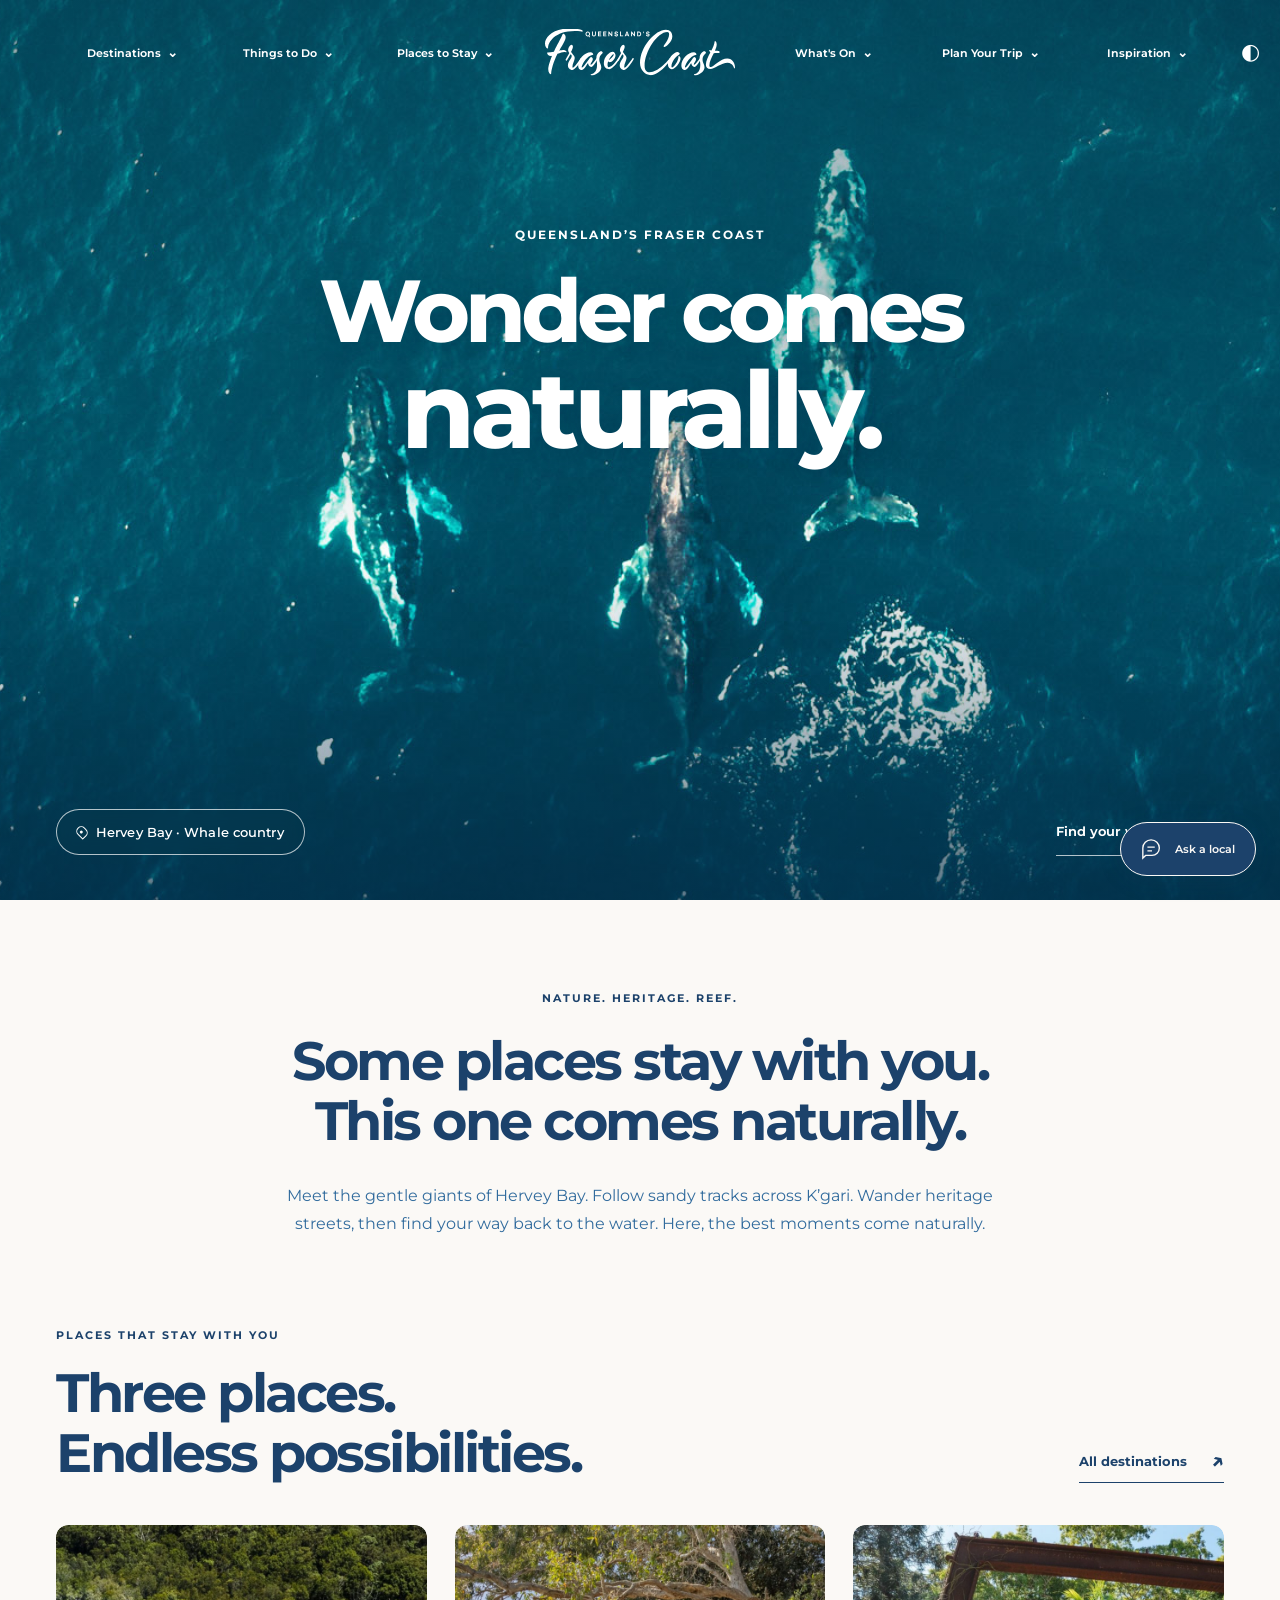
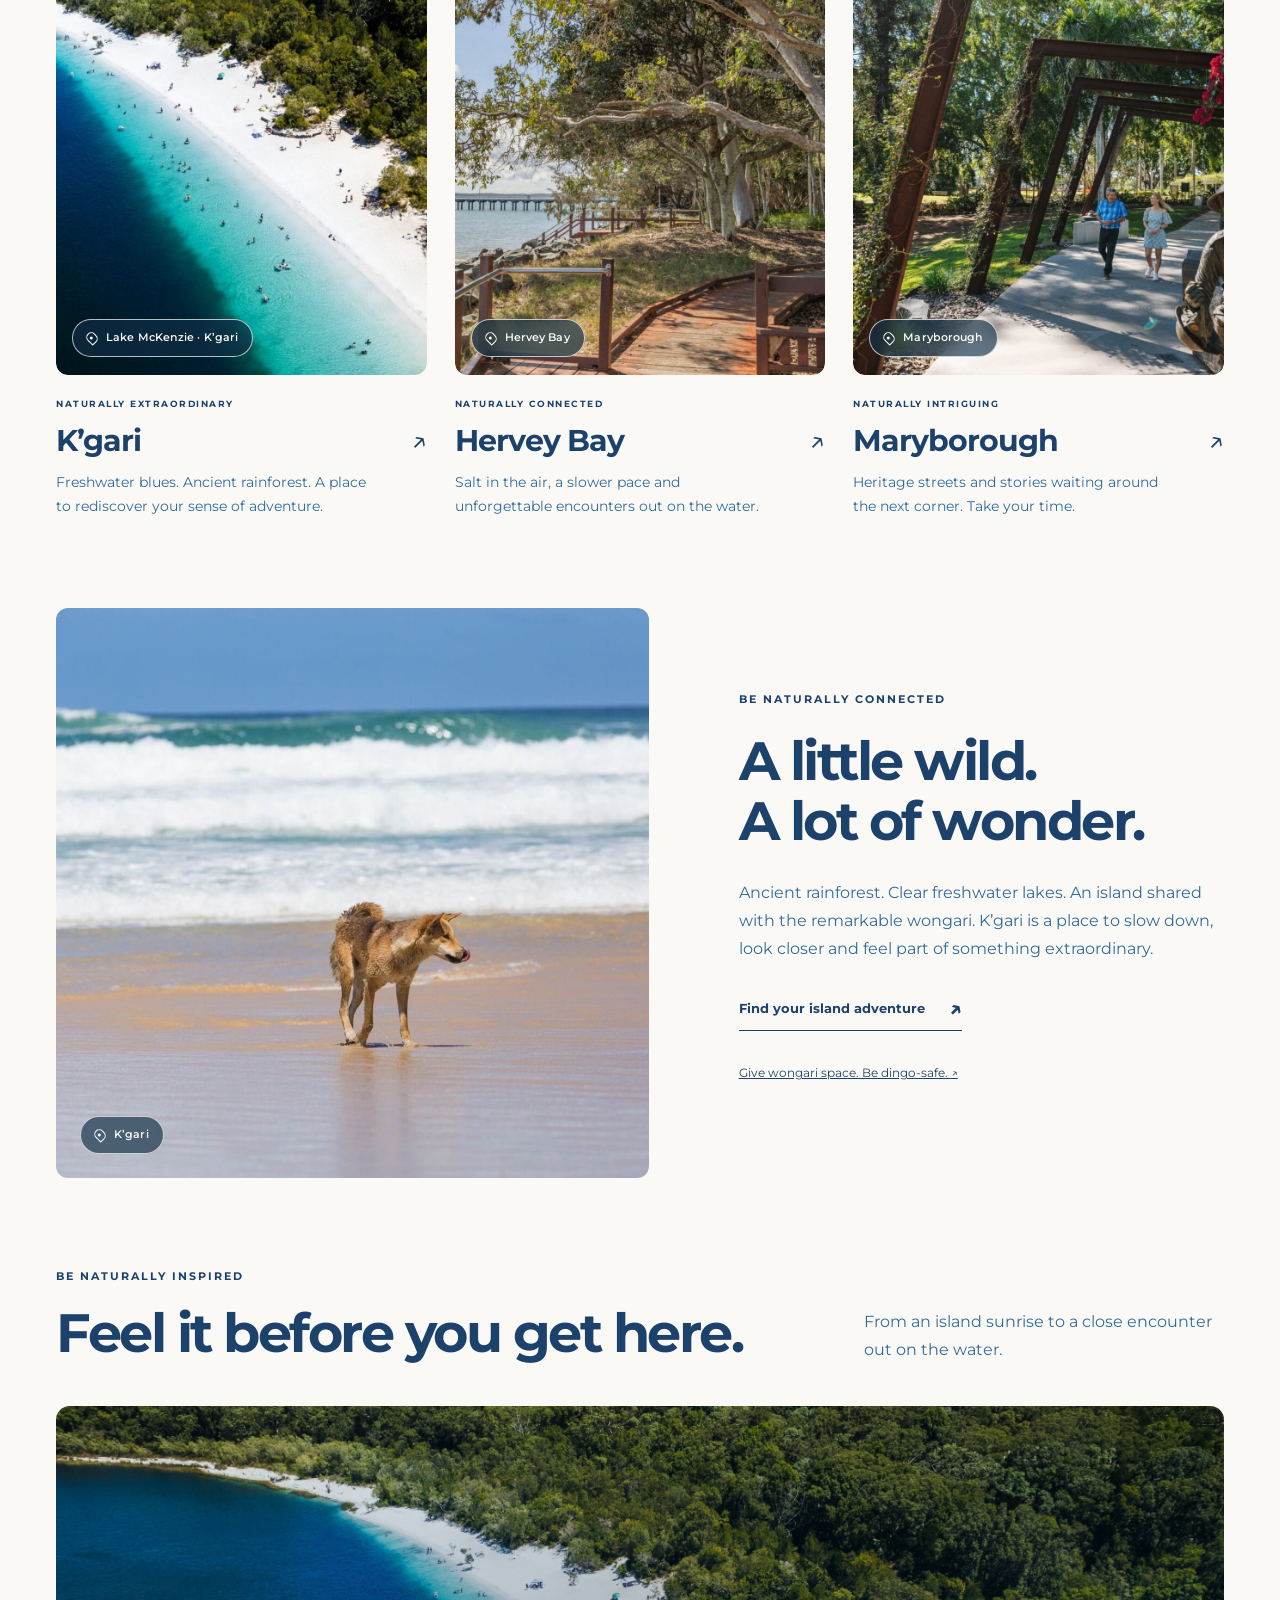
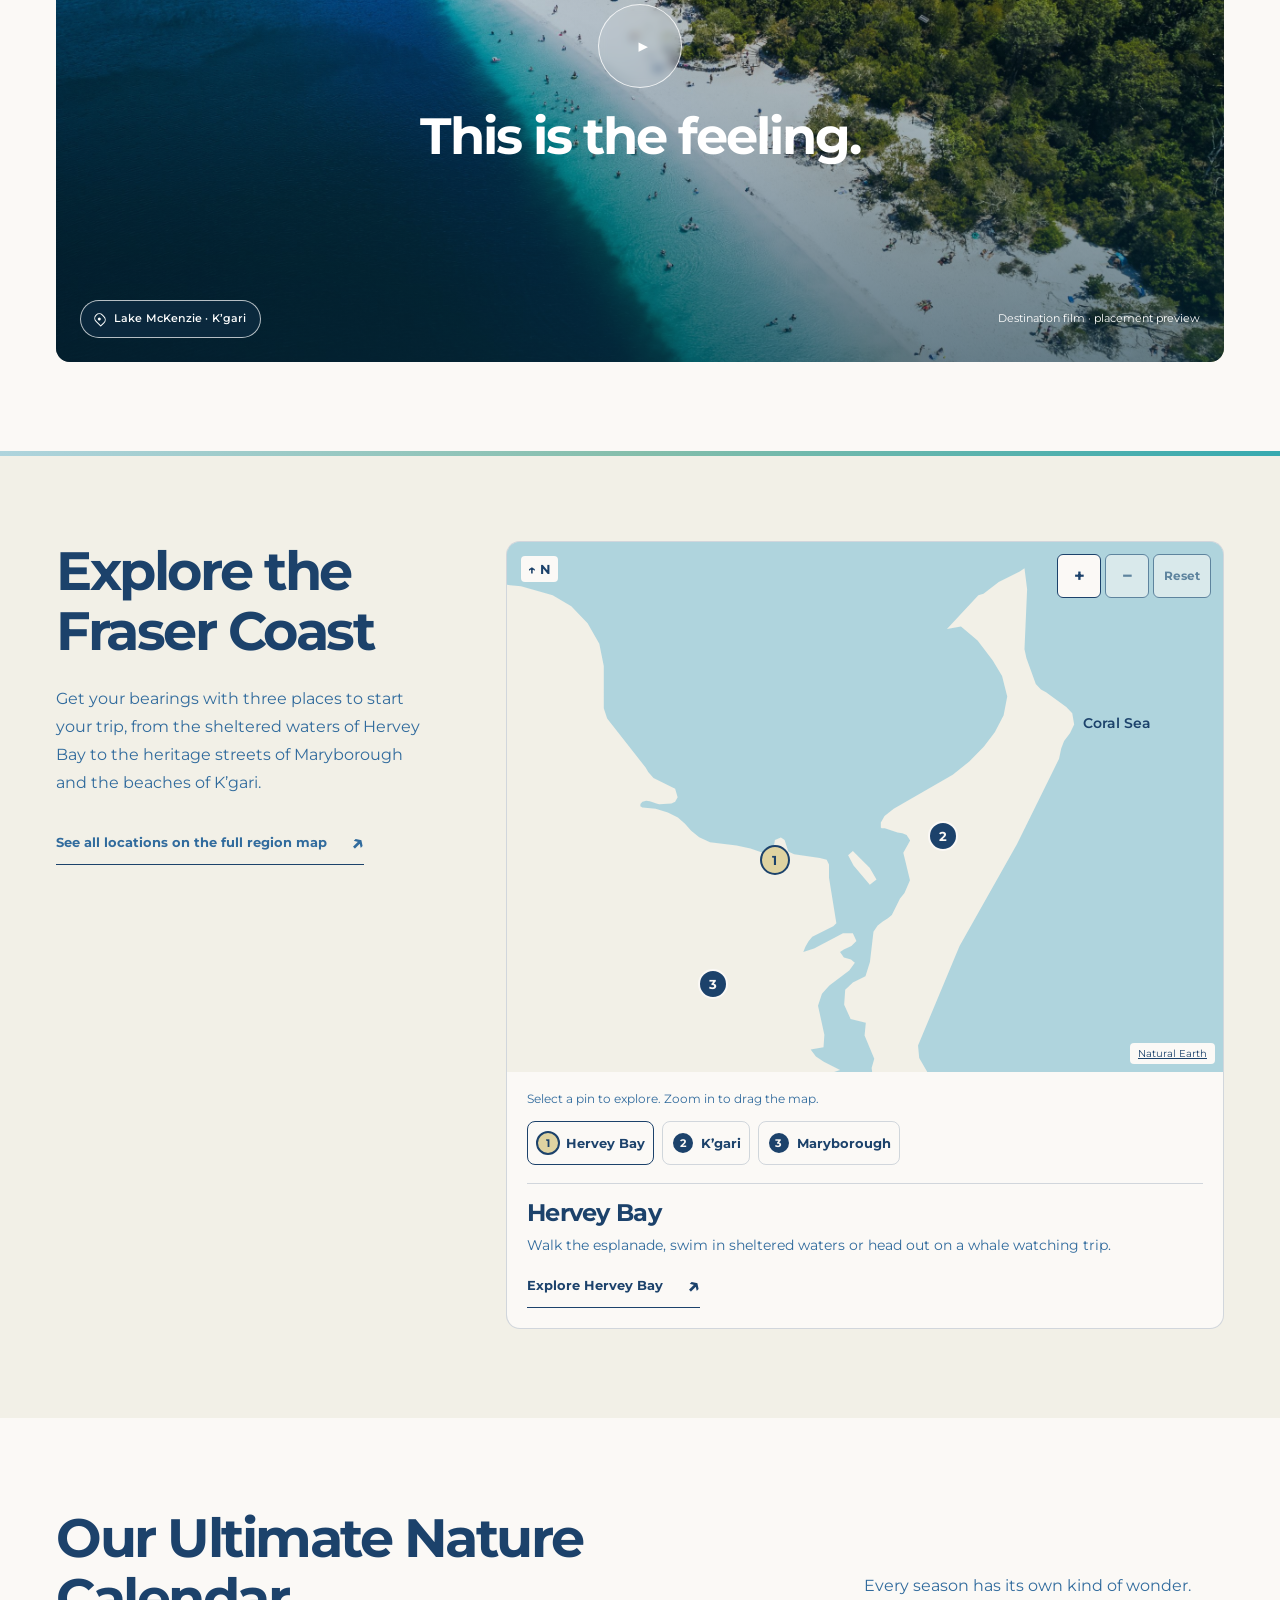
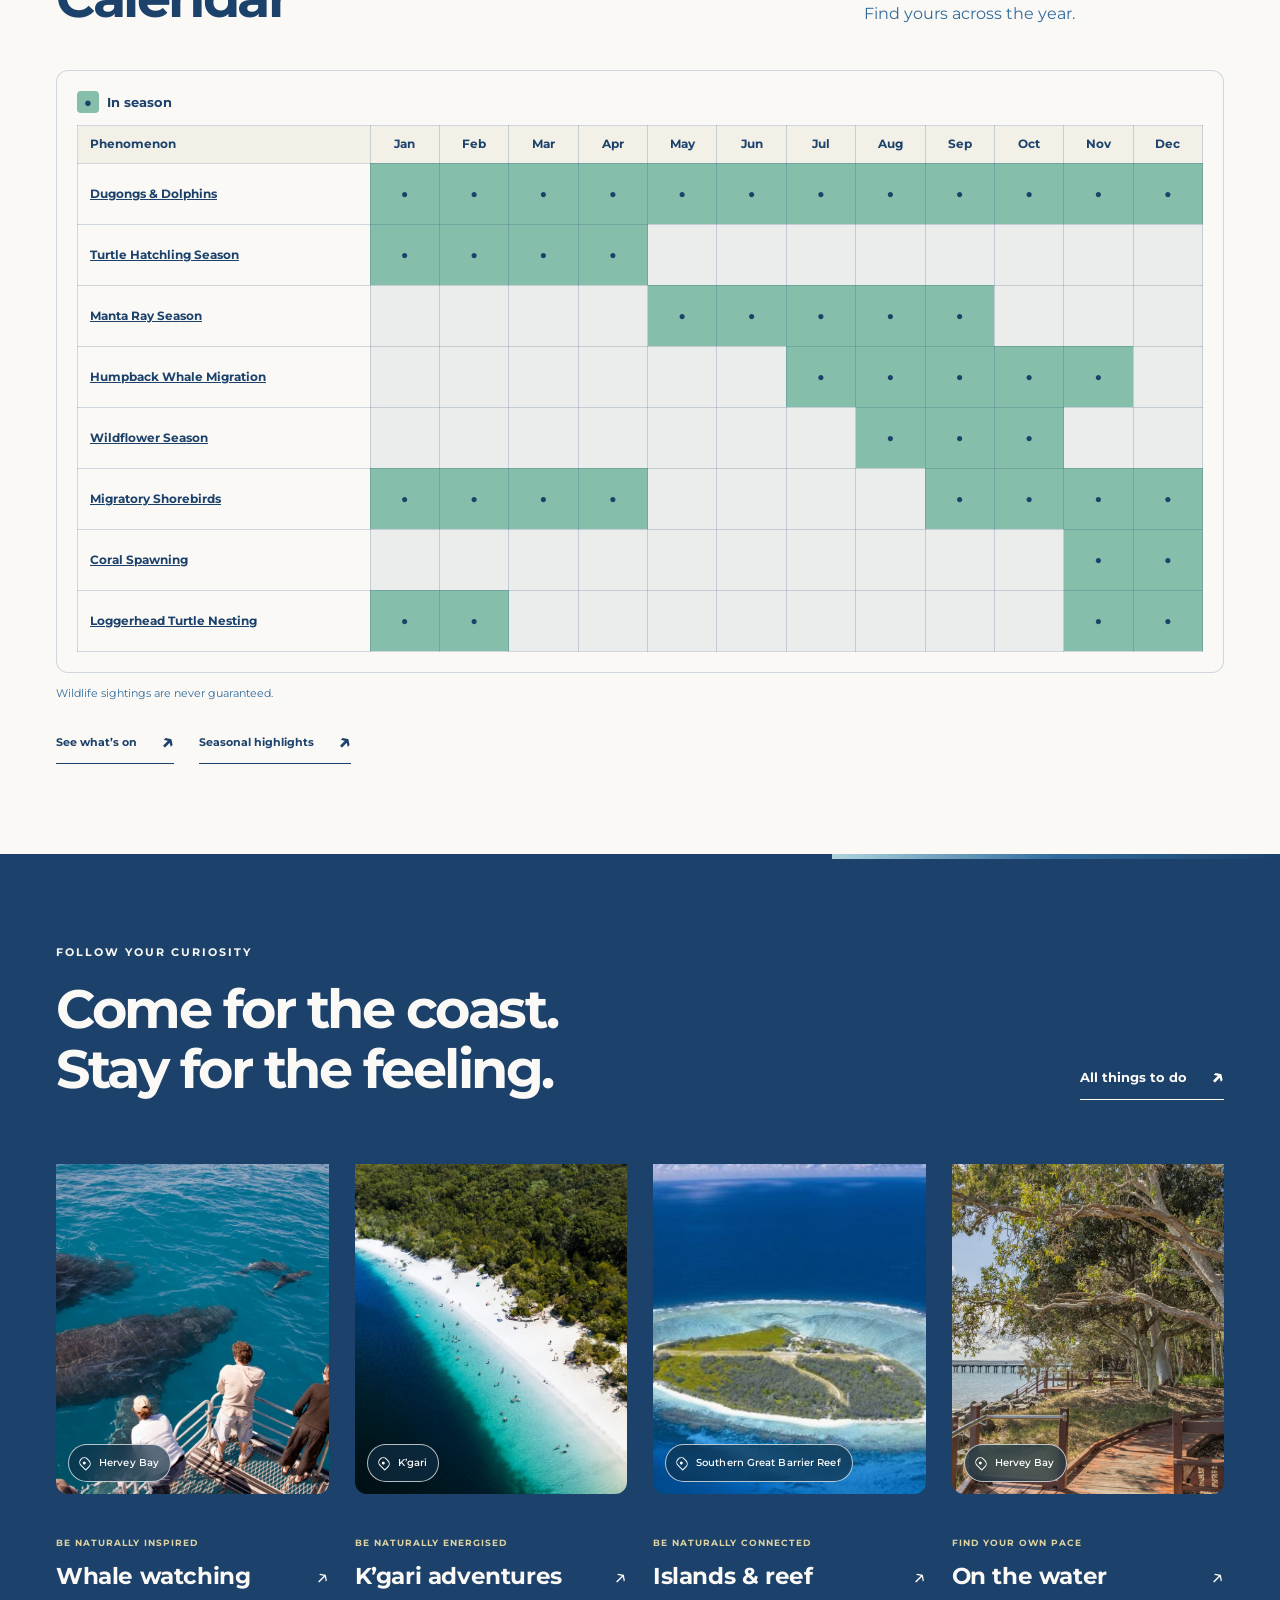
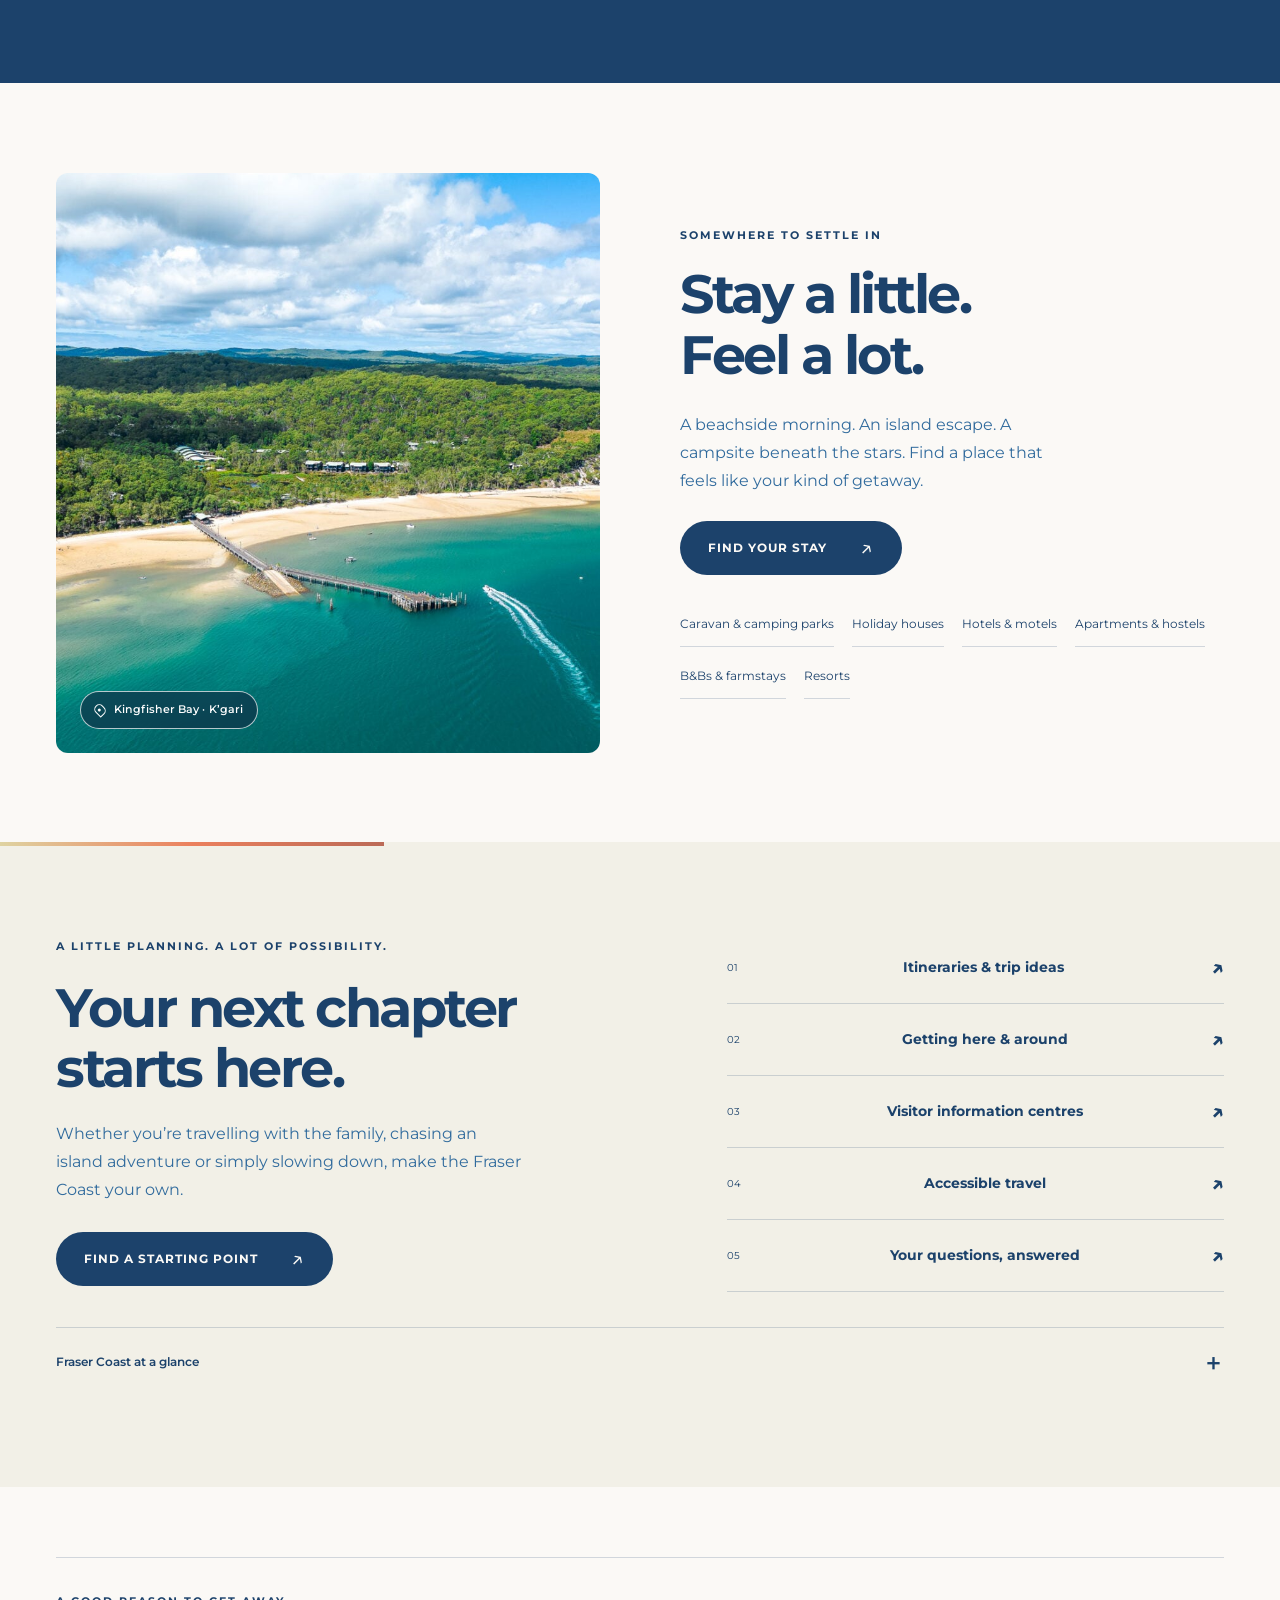
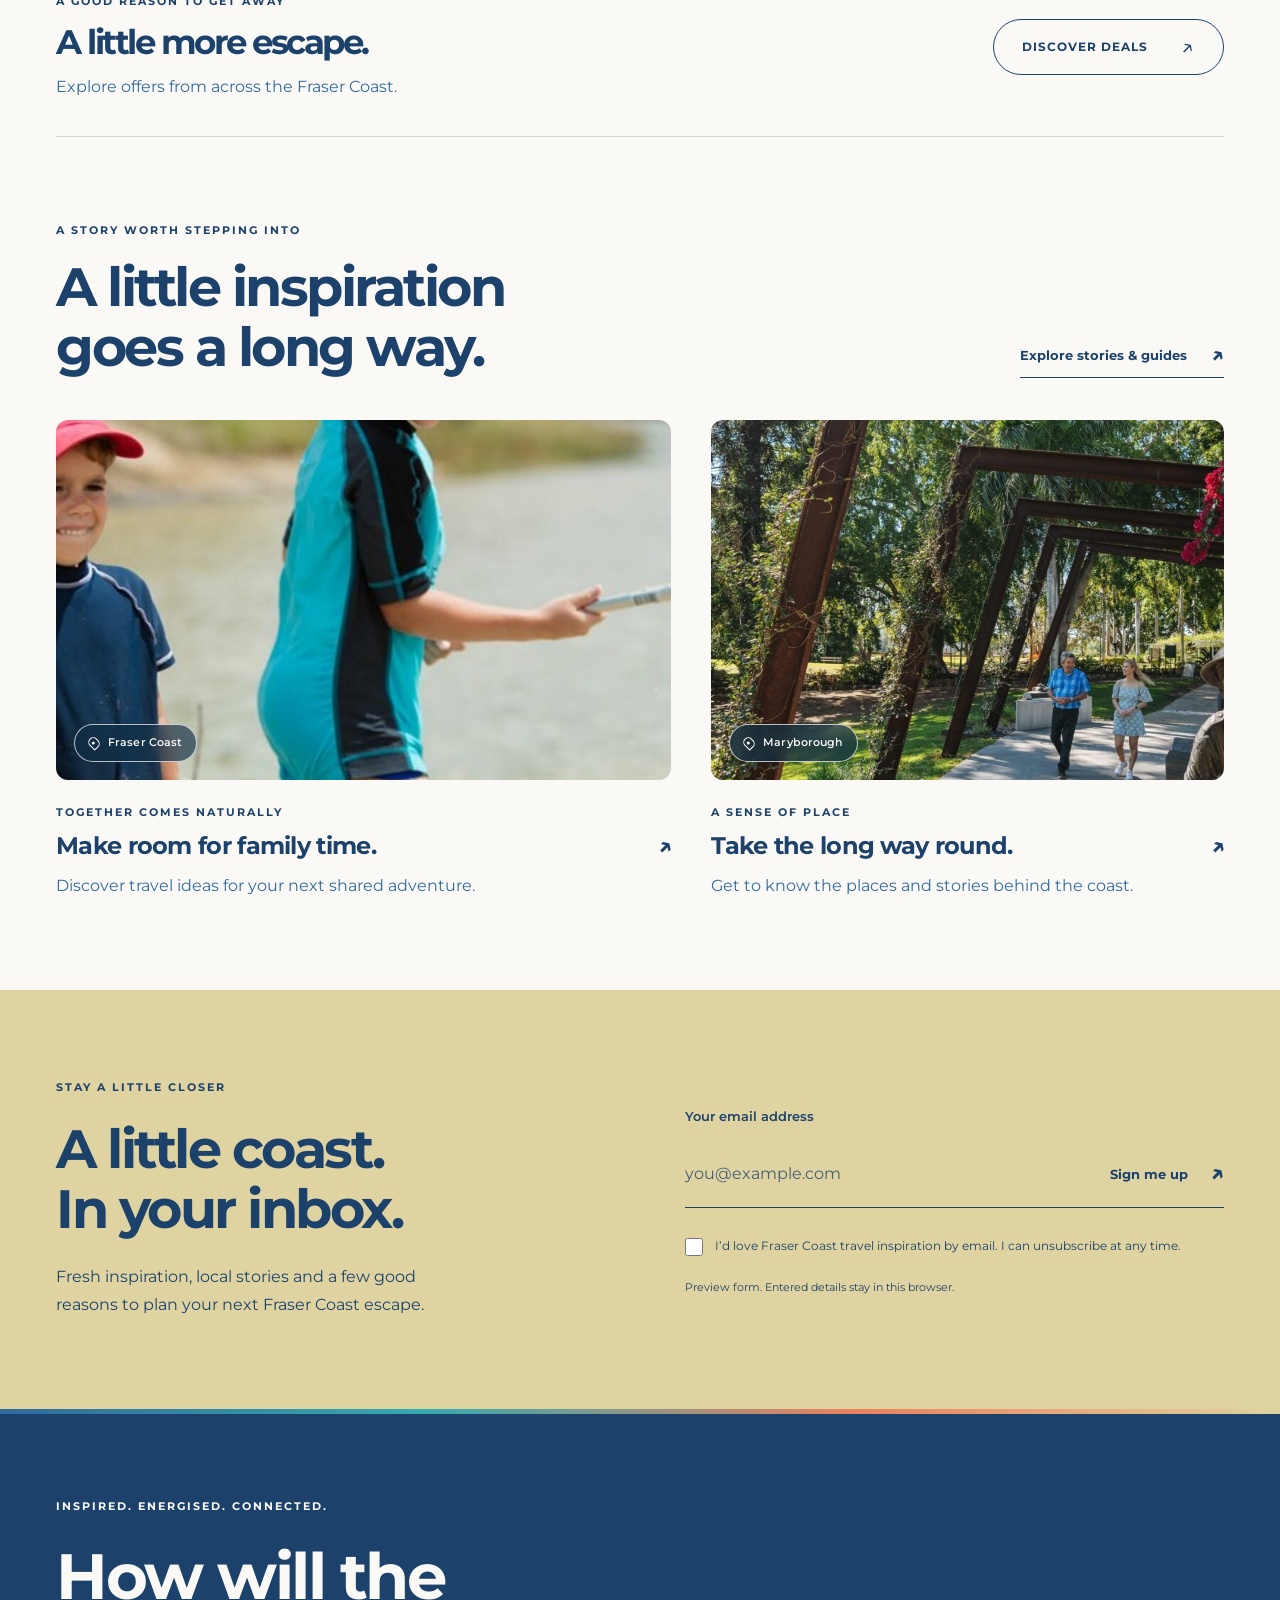
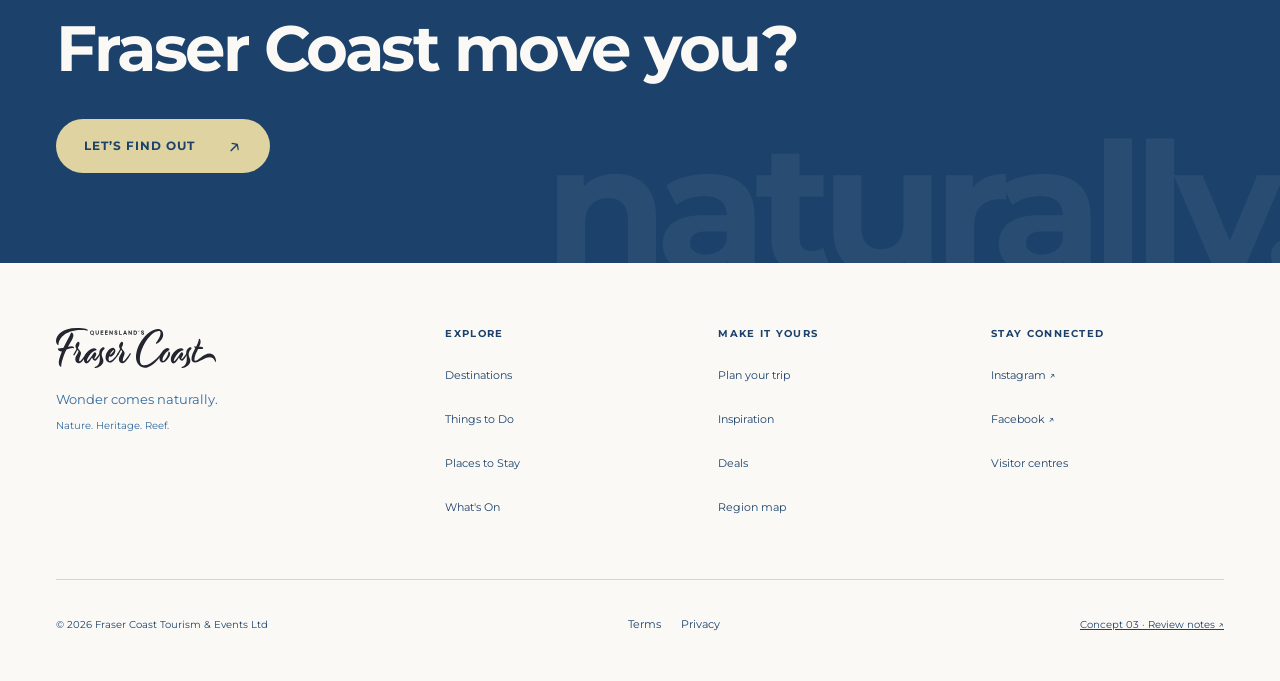
==== revision-03/index.html @ 6519b94a "feat: add standalone Fraser Coast concept 03" ====
<!doctype html><html lang="en-AU" data-theme="light"><head><meta charset="utf-8"><meta name="viewport" content="width=device-width,initial-scale=1"><meta name="robots" content="noindex,nofollow"><title>Fraser Coast — Concept 03 | Wonder comes naturally</title><meta name="description" content="A local design concept for Queensland’s Fraser Coast. Discover K’gari, Hervey Bay, heritage, reef and nature."><link rel="stylesheet" href="design.css"><link rel="stylesheet" href="revision.css"><script defer src="design.js"></script><script defer src="assets/region-map-data.js"></script><script defer src="region-map.js"></script><script defer src="revision.js"></script></head><body>
<a href="#main" class="skip-link">Skip to content</a>

<header class="site-header" id="site-header"><a class="brand" href="#" aria-label="Fraser Coast home"><img src="assets/current-site-logo.svg" width="160" height="40" alt="Queensland’s Fraser Coast"></a><button id="mobile-toggle" aria-controls="primary-nav" aria-expanded="false" aria-label="Open menu"><span aria-hidden="true">☰</span><span>Menu</span></button><nav id="primary-nav" aria-label="Primary navigation"><div class="nav-hub"><button class="nav-trigger" aria-expanded="false" aria-controls="menu-destinations">Destinations <span aria-hidden="true">⌄</span></button><div class="mega-panel" id="menu-destinations" hidden><div class="mega-intro"><span class="eyebrow">Find your kind of wonder</span><h2>Destinations</h2><a class="text-link" href="https://visitfrasercoast-com-git-dev-fcte.vercel.app/destinations">View all Destinations <span aria-hidden="true">↗</span></a><aside><a class="text-link" href="https://visitfrasercoast-com-git-dev-fcte.vercel.app/destinations/map">Explore the region map <span aria-hidden="true">↗</span></a><p>See towns, beaches, attractions and operators on one interactive map.</p></aside></div><div class="mega-groups"><section><h3>Popular towns</h3><ul><li><a class="menu-link" href="https://visitfrasercoast-com-git-dev-fcte.vercel.app/destinations/hervey-bay">Hervey Bay <span aria-hidden="true">↗</span></a></li><li><a class="menu-link" href="https://visitfrasercoast-com-git-dev-fcte.vercel.app/destinations/maryborough">Maryborough <span aria-hidden="true">↗</span></a></li><li><a class="menu-link" href="https://visitfrasercoast-com-git-dev-fcte.vercel.app/destinations/tiaro">Tiaro <span aria-hidden="true">↗</span></a></li></ul></section><section><h3>More towns</h3><ul><li><a class="menu-link" href="https://visitfrasercoast-com-git-dev-fcte.vercel.app/destinations/burrum-heads">Burrum Heads <span aria-hidden="true">↗</span></a></li><li><a class="menu-link" href="https://visitfrasercoast-com-git-dev-fcte.vercel.app/destinations/toogoom">Toogoom <span aria-hidden="true">↗</span></a></li><li><a class="menu-link" href="https://visitfrasercoast-com-git-dev-fcte.vercel.app/destinations/river-heads">River Heads <span aria-hidden="true">↗</span></a></li><li><a class="menu-link" href="https://visitfrasercoast-com-git-dev-fcte.vercel.app/destinations/howard">Howard <span aria-hidden="true">↗</span></a></li><li><a class="menu-link" href="https://visitfrasercoast-com-git-dev-fcte.vercel.app/destinations/boonooroo">Boonooroo <span aria-hidden="true">↗</span></a></li><li><a class="menu-link" href="https://visitfrasercoast-com-git-dev-fcte.vercel.app/destinations/poona">Poona <span aria-hidden="true">↗</span></a></li><li><a class="menu-link" href="https://visitfrasercoast-com-git-dev-fcte.vercel.app/destinations/torbanlea">Torbanlea <span aria-hidden="true">↗</span></a></li></ul></section><section><h3>Islands &amp; gateways</h3><ul><li><a class="menu-link" href="https://visitfrasercoast-com-git-dev-fcte.vercel.app/destinations/kgari-fraser-island">K&#39;gari (Fraser Island) <span aria-hidden="true">↗</span></a></li><li><a class="menu-link" href="https://visitfrasercoast-com-git-dev-fcte.vercel.app/destinations/lady-elliot-island">Lady Elliot Island <span aria-hidden="true">↗</span></a></li><li><a class="menu-link" href="https://visitfrasercoast-com-git-dev-fcte.vercel.app/destinations/lady-musgrave-island">Lady Musgrave Island <span aria-hidden="true">↗</span></a></li><li><a class="menu-link" href="https://visitfrasercoast-com-git-dev-fcte.vercel.app/destinations/great-sandy-strait">Great Sandy Strait <span aria-hidden="true">↗</span></a></li><li><a class="menu-link" href="https://visitfrasercoast-com-git-dev-fcte.vercel.app/destinations/tin-can-bay">Tin Can Bay <span aria-hidden="true">↗</span></a></li><li><a class="menu-link" href="https://visitfrasercoast-com-git-dev-fcte.vercel.app/destinations/rainbow-beach">Rainbow Beach <span aria-hidden="true">↗</span></a></li></ul></section></div></div></div><div class="nav-hub"><button class="nav-trigger" aria-expanded="false" aria-controls="menu-things-to-do">Things to Do <span aria-hidden="true">⌄</span></button><div class="mega-panel" id="menu-things-to-do" hidden><div class="mega-intro"><span class="eyebrow">Find your kind of wonder</span><h2>Things to Do</h2><a class="text-link" href="https://visitfrasercoast-com-git-dev-fcte.vercel.app/things-to-do">View all Things to Do <span aria-hidden="true">↗</span></a></div><div class="mega-groups"><section><h3>By experience</h3><ul><li><a class="menu-link" href="https://visitfrasercoast-com-git-dev-fcte.vercel.app/things-to-do/whale-watching">Whale watching <span aria-hidden="true">↗</span></a></li><li><a class="menu-link" href="https://visitfrasercoast-com-git-dev-fcte.vercel.app/things-to-do/camping-caravanning">Camping &amp; caravanning <span aria-hidden="true">↗</span></a></li><li><a class="menu-link" href="https://visitfrasercoast-com-git-dev-fcte.vercel.app/things-to-do/diving-reefs">Diving &amp; reefs <span aria-hidden="true">↗</span></a></li><li><a class="menu-link" href="https://visitfrasercoast-com-git-dev-fcte.vercel.app/things-to-do/fishing">Fishing <span aria-hidden="true">↗</span></a></li><li><a class="menu-link" href="https://visitfrasercoast-com-git-dev-fcte.vercel.app/things-to-do/kgari-4wd">4WD on K&#39;gari <span aria-hidden="true">↗</span></a></li><li><a class="menu-link" href="https://visitfrasercoast-com-git-dev-fcte.vercel.app/things-to-do/beaches">Beaches <span aria-hidden="true">↗</span></a></li></ul></section><section><h3>More to do</h3><ul><li><a class="menu-link" href="https://visitfrasercoast-com-git-dev-fcte.vercel.app/things-to-do/sailing">Boating &amp; sailing <span aria-hidden="true">↗</span></a></li><li><a class="menu-link" href="https://visitfrasercoast-com-git-dev-fcte.vercel.app/things-to-do/nature-wildlife">Nature &amp; wildlife <span aria-hidden="true">↗</span></a></li><li><a class="menu-link" href="https://visitfrasercoast-com-git-dev-fcte.vercel.app/things-to-do/walking-trails">Walking &amp; rail trails <span aria-hidden="true">↗</span></a></li><li><a class="menu-link" href="https://visitfrasercoast-com-git-dev-fcte.vercel.app/things-to-do/heritage-military">Heritage &amp; military <span aria-hidden="true">↗</span></a></li><li><a class="menu-link" href="https://visitfrasercoast-com-git-dev-fcte.vercel.app/things-to-do/markets">Markets <span aria-hidden="true">↗</span></a></li><li><a class="menu-link" href="https://visitfrasercoast-com-git-dev-fcte.vercel.app/things-to-do/dining">Dining &amp; food <span aria-hidden="true">↗</span></a></li></ul></section><section><h3>Operators</h3><ul><li><a class="menu-link" href="https://visitfrasercoast-com-git-dev-fcte.vercel.app/operators">Operators directory <span aria-hidden="true">↗</span></a></li></ul></section></div></div></div><div class="nav-hub"><button class="nav-trigger" aria-expanded="false" aria-controls="menu-places-to-stay">Places to Stay <span aria-hidden="true">⌄</span></button><div class="mega-panel" id="menu-places-to-stay" hidden><div class="mega-intro"><span class="eyebrow">Find your kind of wonder</span><h2>Places to Stay</h2><a class="text-link" href="https://visitfrasercoast-com-git-dev-fcte.vercel.app/where-to-stay">View all Places to Stay <span aria-hidden="true">↗</span></a></div><div class="mega-groups"><section><h3>Where to stay</h3><ul><li><a class="menu-link" href="https://visitfrasercoast-com-git-dev-fcte.vercel.app/where-to-stay/caravan-parks">Caravan &amp; camping parks <span aria-hidden="true">↗</span></a></li><li><a class="menu-link" href="https://visitfrasercoast-com-git-dev-fcte.vercel.app/where-to-stay/holiday-houses">Holiday houses <span aria-hidden="true">↗</span></a></li><li><a class="menu-link" href="https://visitfrasercoast-com-git-dev-fcte.vercel.app/where-to-stay/hotels-motels">Hotels &amp; motels <span aria-hidden="true">↗</span></a></li><li><a class="menu-link" href="https://visitfrasercoast-com-git-dev-fcte.vercel.app/where-to-stay/apartments-hostels">Apartments &amp; hostels <span aria-hidden="true">↗</span></a></li><li><a class="menu-link" href="https://visitfrasercoast-com-git-dev-fcte.vercel.app/where-to-stay/bed-breakfast-farmstays">B&amp;Bs &amp; farmstays <span aria-hidden="true">↗</span></a></li><li><a class="menu-link" href="https://visitfrasercoast-com-git-dev-fcte.vercel.app/where-to-stay/resorts">Resorts <span aria-hidden="true">↗</span></a></li></ul></section><section><h3>Operators</h3><ul><li><a class="menu-link" href="https://visitfrasercoast-com-git-dev-fcte.vercel.app/operators">Operators directory <span aria-hidden="true">↗</span></a></li></ul></section></div></div></div><div class="nav-hub"><button class="nav-trigger" aria-expanded="false" aria-controls="menu-whats-on">What&#39;s On <span aria-hidden="true">⌄</span></button><div class="mega-panel" id="menu-whats-on" hidden><div class="mega-intro"><span class="eyebrow">Find your kind of wonder</span><h2>What&#39;s On</h2><a class="text-link" href="https://visitfrasercoast-com-git-dev-fcte.vercel.app/events">View all What&#39;s On <span aria-hidden="true">↗</span></a></div><div class="mega-groups"><section><h3>Events</h3><ul><li><a class="menu-link" href="https://visitfrasercoast-com-git-dev-fcte.vercel.app/events">All events <span aria-hidden="true">↗</span></a></li><li><a class="menu-link" href="https://visitfrasercoast-com-git-dev-fcte.vercel.app/seasons">Seasonal highlights <span aria-hidden="true">↗</span></a></li></ul></section></div></div></div><div class="nav-hub"><button class="nav-trigger" aria-expanded="false" aria-controls="menu-plan-your-trip">Plan Your Trip <span aria-hidden="true">⌄</span></button><div class="mega-panel" id="menu-plan-your-trip" hidden><div class="mega-intro"><span class="eyebrow">Find your kind of wonder</span><h2>Plan Your Trip</h2><a class="text-link" href="https://visitfrasercoast-com-git-dev-fcte.vercel.app/plan-your-trip">View all Plan Your Trip <span aria-hidden="true">↗</span></a></div><div class="mega-groups"><section><h3>Getting here &amp; around</h3><ul><li><a class="menu-link" href="https://visitfrasercoast-com-git-dev-fcte.vercel.app/plan-your-trip/getting-here">Getting here <span aria-hidden="true">↗</span></a></li><li><a class="menu-link" href="https://visitfrasercoast-com-git-dev-fcte.vercel.app/plan-your-trip/getting-around">Getting around <span aria-hidden="true">↗</span></a></li><li><a class="menu-link" href="https://visitfrasercoast-com-git-dev-fcte.vercel.app/plan-your-trip/kgari-ferries">K&#39;gari ferries <span aria-hidden="true">↗</span></a></li><li><a class="menu-link" href="https://visitfrasercoast-com-git-dev-fcte.vercel.app/plan-your-trip/kgari-permits">K&#39;gari permits <span aria-hidden="true">↗</span></a></li></ul></section><section><h3>Know before you go</h3><ul><li><a class="menu-link" href="https://visitfrasercoast-com-git-dev-fcte.vercel.app/plan-your-trip/dingo-safety">Dingo safety <span aria-hidden="true">↗</span></a></li><li><a class="menu-link" href="https://visitfrasercoast-com-git-dev-fcte.vercel.app/plan-your-trip/weather">Weather <span aria-hidden="true">↗</span></a></li><li><a class="menu-link" href="https://visitfrasercoast-com-git-dev-fcte.vercel.app/plan-your-trip/visitor-centres">Visitor centres <span aria-hidden="true">↗</span></a></li><li><a class="menu-link" href="https://visitfrasercoast-com-git-dev-fcte.vercel.app/plan-your-trip/accessibility">Accessibility <span aria-hidden="true">↗</span></a></li><li><a class="menu-link" href="https://visitfrasercoast-com-git-dev-fcte.vercel.app/plan-your-trip/maps">Maps <span aria-hidden="true">↗</span></a></li></ul></section><section><h3>Plan with us</h3><ul><li><a class="menu-link" href="https://visitfrasercoast-com-git-dev-fcte.vercel.app/itineraries">Itineraries <span aria-hidden="true">↗</span></a></li><li><a class="menu-link" href="https://visitfrasercoast-com-git-dev-fcte.vercel.app/faqs">FAQs <span aria-hidden="true">↗</span></a></li></ul></section></div></div></div><div class="nav-hub"><button class="nav-trigger" aria-expanded="false" aria-controls="menu-inspiration">Inspiration <span aria-hidden="true">⌄</span></button><div class="mega-panel" id="menu-inspiration" hidden><div class="mega-intro"><span class="eyebrow">Find your kind of wonder</span><h2>Inspiration</h2><a class="text-link" href="https://visitfrasercoast-com-git-dev-fcte.vercel.app/stories">View all Inspiration <span aria-hidden="true">↗</span></a></div><div class="mega-groups"><section><h3>Travel ideas</h3><ul><li><a class="menu-link" href="https://visitfrasercoast-com-git-dev-fcte.vercel.app/travel-ideas/families">For families <span aria-hidden="true">↗</span></a></li></ul></section><section><h3>Stories &amp; guides</h3><ul><li><a class="menu-link" href="https://visitfrasercoast-com-git-dev-fcte.vercel.app/stories">All stories <span aria-hidden="true">↗</span></a></li></ul></section></div></div></div></nav><div class="header-tools"><button id="theme-toggle" aria-label="Switch to dark theme" title="Switch colour theme">◐</button></div></header>
<main id="main">

<section class="immersive-hero" data-template-section="hero" aria-labelledby="hero-title">
  <img class="hero-ocean" src="assets/humpback.jpg" width="1200" height="800" alt="Three humpback whales swimming together in turquoise ocean water" fetchpriority="high">
  <div class="hero-shade"></div>
  <div class="immersive-heading">
    <p class="eyebrow">Queensland’s Fraser Coast</p>
    <h1 id="hero-title">Wonder comes<br><span>naturally.</span></h1>
  </div>
  <div class="hero-bottom">
    <a class="hero-location" href="#region"><span class="location-pill"><span class="location-icon" aria-hidden="true"></span>Hervey Bay · Whale country</span></a>
    <a class="hero-explore" href="#destinations">Find your wonder <span aria-hidden="true">↓</span></a>
  </div>
</section>



<section class="intro wrap">
  <span class="eyebrow">Nature. Heritage. Reef.</span>
  <h2>Some places stay with you.<br><span>This one comes naturally.</span></h2>
  <p>Meet the gentle giants of Hervey Bay. Follow sandy tracks across K’gari. Wander heritage streets, then find your way back to the water. Here, the best moments come naturally.</p>
</section>

<section class="destinations wrap" id="destinations" data-template-section="destinations"><div class="section-heading"><div><span class="eyebrow">Places that stay with you</span><h2>Three places.<br>Endless possibilities.</h2></div><a class="text-link" href="https://visitfrasercoast-com-git-dev-fcte.vercel.app/destinations">All destinations <span aria-hidden="true">↗</span></a></div><div class="destination-grid"><article class="destination-card"><a class="image-link" href="https://visitfrasercoast-com-git-dev-fcte.vercel.app/destinations/kgari-fraser-island" aria-label="Explore K’gari"><img class="" src="assets/kgari.jpg" alt="K’gari" loading="lazy"><span class="location-pill"><span class="location-icon" aria-hidden="true"></span>Lake McKenzie · K’gari</span></a><span class="eyebrow">Naturally extraordinary</span><h3><a class="card-title" href="https://visitfrasercoast-com-git-dev-fcte.vercel.app/destinations/kgari-fraser-island">K’gari <span aria-hidden="true">↗</span></a></h3><p>Freshwater blues. Ancient rainforest. A place to rediscover your sense of adventure.</p></article><article class="destination-card"><a class="image-link" href="https://visitfrasercoast-com-git-dev-fcte.vercel.app/destinations/hervey-bay" aria-label="Explore Hervey Bay"><img class="" src="assets/hervey.jpg" alt="Hervey Bay" loading="lazy"><span class="location-pill"><span class="location-icon" aria-hidden="true"></span>Hervey Bay</span></a><span class="eyebrow">Naturally connected</span><h3><a class="card-title" href="https://visitfrasercoast-com-git-dev-fcte.vercel.app/destinations/hervey-bay">Hervey Bay <span aria-hidden="true">↗</span></a></h3><p>Salt in the air, a slower pace and unforgettable encounters out on the water.</p></article><article class="destination-card"><a class="image-link" href="https://visitfrasercoast-com-git-dev-fcte.vercel.app/destinations/maryborough" aria-label="Explore Maryborough"><img class="" src="assets/heritage.jpg" alt="Maryborough" loading="lazy"><span class="location-pill"><span class="location-icon" aria-hidden="true"></span>Maryborough</span></a><span class="eyebrow">Naturally intriguing</span><h3><a class="card-title" href="https://visitfrasercoast-com-git-dev-fcte.vercel.app/destinations/maryborough">Maryborough <span aria-hidden="true">↗</span></a></h3><p>Heritage streets and stories waiting around the next corner. Take your time.</p></article></div></section>
<section class="wildlife-feature wrap" aria-labelledby="wildlife-title">
  <figure class="wildlife-photo">
    <img src="assets/dingo.jpg" width="1286" height="1040" alt="A wongari, or dingo, standing on a K’gari beach with the surf behind it" loading="lazy">
    <span class="location-pill"><span class="location-icon" aria-hidden="true"></span>K’gari</span>
  </figure>
  <div class="wildlife-copy">
    <span class="eyebrow">Be naturally connected</span>
    <h2 id="wildlife-title">A little wild.<br>A lot of wonder.</h2>
    <p>Ancient rainforest. Clear freshwater lakes. An island shared with the remarkable wongari. K’gari is a place to slow down, look closer and feel part of something extraordinary.</p>
    <a class="text-link" href="https://visitfrasercoast-com-git-dev-fcte.vercel.app/destinations/kgari-fraser-island">Find your island adventure <span aria-hidden="true">↗</span></a>
    <a class="wildlife-safety" href="https://visitfrasercoast-com-git-dev-fcte.vercel.app/plan-your-trip/dingo-safety">Give wongari space. Be dingo-safe. <span aria-hidden="true">↗</span></a>
  </div>
</section>

<section class="film-section wrap" id="film" aria-labelledby="film-heading">
  <div class="section-heading">
    <div><span class="eyebrow">Be naturally inspired</span><h2 id="film-heading">Feel it before you get here.</h2></div>
    <p>From an island sunrise to a close encounter out on the water.</p>
  </div>
  <button class="film-poster" type="button" data-open="film-preview" aria-label="Preview the destination video placement">
    <img src="assets/kgari-landscape.jpg" width="2560" height="1438" alt="The white sand and clear blue freshwater of Lake McKenzie on K’gari" loading="lazy">
    <span class="film-scrim"></span>
    <span class="film-centre"><span class="play-circle" aria-hidden="true">▶</span><span class="film-title">This is the feeling.</span></span>
    <span class="film-bottom"><span class="location-pill"><span class="location-icon" aria-hidden="true"></span>Lake McKenzie · K’gari</span><span class="film-preview-label">Destination film · placement preview</span></span>
  </button>
</section>
<section class="region-section" id="region" data-template-section="region-map">
 <div class="wrap region-layout">
  <div class="region-copy">
   <h2 id="map-title">Explore the Fraser Coast</h2>
   <p>Get your bearings with three places to start your trip, from the sheltered waters of Hervey Bay to the heritage streets of Maryborough and the beaches of K’gari.</p>
   <p><a class="text-link" href="https://visitfrasercoast-com-git-dev-fcte.vercel.app/destinations/map">See all locations on the full region map <span aria-hidden="true">↗</span></a></p>
  </div>
  <div class="homepage-map" role="group" aria-labelledby="map-title">
 <div class="map-viewport" role="group" tabindex="0" aria-label="Region map. Use arrow keys to pan when zoomed in." aria-describedby="map-instructions">
  <canvas class="map-canvas" aria-hidden="true"></canvas>
  <span class="map-north" aria-hidden="true">↑ N</span>
  <span class="map-water-label" aria-hidden="true">Coral Sea</span>
  <button class="map-pin" type="button" data-place="hervey-bay" data-lat="-25.2882" data-lng="152.8175" aria-label="Hervey Bay on the map" aria-controls="map-place-details" aria-pressed="true"><span aria-hidden="true">1</span></button><button class="map-pin" type="button" data-place="kgari-fraser-island" data-lat="-25.24" data-lng="153.13" aria-label="K’gari on the map" aria-controls="map-place-details" aria-pressed="false"><span aria-hidden="true">2</span></button><button class="map-pin" type="button" data-place="maryborough" data-lat="-25.5407" data-lng="152.7019" aria-label="Maryborough on the map" aria-controls="map-place-details" aria-pressed="false"><span aria-hidden="true">3</span></button>
  <div class="map-controls" aria-label="Map controls" role="group">
   <button type="button" data-map-action="zoom-in" aria-label="Zoom in">+</button>
   <button type="button" data-map-action="zoom-out" aria-label="Zoom out" disabled>−</button>
   <button type="button" data-map-action="reset" aria-label="Reset map view" disabled>Reset</button>
  </div>
  <a class="map-credit" href="https://www.naturalearthdata.com/downloads/10m-physical-vectors/10m-land/">Natural Earth</a>
 </div>
 <div class="map-content">
  <p id="map-instructions">Select a pin to explore. Zoom in to drag the map.</p>
  <div class="map-places" role="group" aria-label="Featured places">
   <button type="button" data-place="hervey-bay" aria-controls="map-place-details" aria-pressed="true"><span aria-hidden="true">1</span>Hervey Bay</button><button type="button" data-place="kgari-fraser-island" aria-controls="map-place-details" aria-pressed="false"><span aria-hidden="true">2</span>K’gari</button><button type="button" data-place="maryborough" aria-controls="map-place-details" aria-pressed="false"><span aria-hidden="true">3</span>Maryborough</button>
  </div>
  <div id="map-place-details" aria-live="polite">
   <article data-place-details="hervey-bay"><h3>Hervey Bay</h3><p>Walk the esplanade, swim in sheltered waters or head out on a whale watching trip.</p><a class="text-link" href="https://visitfrasercoast-com-git-dev-fcte.vercel.app/destinations/hervey-bay">Explore Hervey Bay <span aria-hidden="true">↗</span></a></article><article data-place-details="kgari-fraser-island" hidden><h3>K’gari</h3><p>Explore freshwater lakes, rainforest and long beaches on the world’s largest sand island.</p><a class="text-link" href="https://visitfrasercoast-com-git-dev-fcte.vercel.app/destinations/kgari-fraser-island">Explore K’gari <span aria-hidden="true">↗</span></a></article><article data-place-details="maryborough" hidden><h3>Maryborough</h3><p>Discover heritage streets and stories along the Mary River.</p><a class="text-link" href="https://visitfrasercoast-com-git-dev-fcte.vercel.app/destinations/maryborough">Explore Maryborough <span aria-hidden="true">↗</span></a></article>
  </div>
 </div>
</div>
 </div>
</section>
<section class="season wrap" id="season" data-template-section="season-events">
 <div class="section-heading">
  <h2>Our Ultimate Nature Calendar</h2>
  <p>Every season has its own kind of wonder. Find yours across the year.</p>
 </div>
 <div class="calendar-overview">
  <div class="calendar-legend"><span aria-hidden="true">●</span> In season</div>
  <table role="table" aria-label="Our Ultimate Nature Calendar, January to December" class="cms-nature-calendar__grid"><thead role="rowgroup"><tr role="row"><th role="columnheader" scope="col" class="cms-nature-calendar__rowhead">Phenomenon</th><th role="columnheader" scope="col" aria-label="January" title="January">Jan</th><th role="columnheader" scope="col" aria-label="February" title="February">Feb</th><th role="columnheader" scope="col" aria-label="March" title="March">Mar</th><th role="columnheader" scope="col" aria-label="April" title="April">Apr</th><th role="columnheader" scope="col" aria-label="May" title="May">May</th><th role="columnheader" scope="col" aria-label="June" title="June">Jun</th><th role="columnheader" scope="col" aria-label="July" title="July">Jul</th><th role="columnheader" scope="col" aria-label="August" title="August">Aug</th><th role="columnheader" scope="col" aria-label="September" title="September">Sep</th><th role="columnheader" scope="col" aria-label="October" title="October">Oct</th><th role="columnheader" scope="col" aria-label="November" title="November">Nov</th><th role="columnheader" scope="col" aria-label="December" title="December">Dec</th></tr></thead><tbody role="rowgroup"><tr role="row"><th role="rowheader" scope="row" class="cms-nature-calendar__rowhead"><a href="https://visitfrasercoast-com-git-dev-fcte.vercel.app/events/natures-calendar-dugongs-dolphins">Dugongs &amp; Dolphins</a><span class="cms-nature-calendar__blurb">The Great Sandy Strait is home to dugongs and dolphins year-round — one of the most important dugong habitats in the world.</span></th><td role="cell" data-on="true" aria-label="January: in season"><span aria-hidden="true">●</span></td><td role="cell" data-on="true" aria-label="February: in season"><span aria-hidden="true">●</span></td><td role="cell" data-on="true" aria-label="March: in season"><span aria-hidden="true">●</span></td><td role="cell" data-on="true" aria-label="April: in season"><span aria-hidden="true">●</span></td><td role="cell" data-on="true" aria-label="May: in season"><span aria-hidden="true">●</span></td><td role="cell" data-on="true" aria-label="June: in season"><span aria-hidden="true">●</span></td><td role="cell" data-on="true" aria-label="July: in season"><span aria-hidden="true">●</span></td><td role="cell" data-on="true" aria-label="August: in season"><span aria-hidden="true">●</span></td><td role="cell" data-on="true" aria-label="September: in season"><span aria-hidden="true">●</span></td><td role="cell" data-on="true" aria-label="October: in season"><span aria-hidden="true">●</span></td><td role="cell" data-on="true" aria-label="November: in season"><span aria-hidden="true">●</span></td><td role="cell" data-on="true" aria-label="December: in season"><span aria-hidden="true">●</span></td></tr><tr role="row"><th role="rowheader" scope="row" class="cms-nature-calendar__rowhead"><a href="https://visitfrasercoast-com-git-dev-fcte.vercel.app/events/natures-calendar-turtle-hatching">Turtle Hatchling Season</a><span class="cms-nature-calendar__blurb">Tiny turtle hatchlings emerge and dash for the sea from January to April — a magical end to the nesting cycle.</span></th><td role="cell" data-on="true" aria-label="January: in season"><span aria-hidden="true">●</span></td><td role="cell" data-on="true" aria-label="February: in season"><span aria-hidden="true">●</span></td><td role="cell" data-on="true" aria-label="March: in season"><span aria-hidden="true">●</span></td><td role="cell" data-on="true" aria-label="April: in season"><span aria-hidden="true">●</span></td><td role="cell" data-on="false"></td><td role="cell" data-on="false"></td><td role="cell" data-on="false"></td><td role="cell" data-on="false"></td><td role="cell" data-on="false"></td><td role="cell" data-on="false"></td><td role="cell" data-on="false"></td><td role="cell" data-on="false"></td></tr><tr role="row"><th role="rowheader" scope="row" class="cms-nature-calendar__rowhead"><a href="https://visitfrasercoast-com-git-dev-fcte.vercel.app/events/natures-calendar-manta-rays">Manta Ray Season</a><span class="cms-nature-calendar__blurb">Reef manta rays gather around Lady Elliot Island on the Southern Great Barrier Reef from May to September.</span></th><td role="cell" data-on="false"></td><td role="cell" data-on="false"></td><td role="cell" data-on="false"></td><td role="cell" data-on="false"></td><td role="cell" data-on="true" aria-label="May: in season"><span aria-hidden="true">●</span></td><td role="cell" data-on="true" aria-label="June: in season"><span aria-hidden="true">●</span></td><td role="cell" data-on="true" aria-label="July: in season"><span aria-hidden="true">●</span></td><td role="cell" data-on="true" aria-label="August: in season"><span aria-hidden="true">●</span></td><td role="cell" data-on="true" aria-label="September: in season"><span aria-hidden="true">●</span></td><td role="cell" data-on="false"></td><td role="cell" data-on="false"></td><td role="cell" data-on="false"></td></tr><tr role="row"><th role="rowheader" scope="row" class="cms-nature-calendar__rowhead"><a href="https://visitfrasercoast-com-git-dev-fcte.vercel.app/events/natures-calendar-humpback-whales">Humpback Whale Migration</a><span class="cms-nature-calendar__blurb">Thousands of humpback whales rest in the sheltered waters of Hervey Bay on their southern migration — the calving and playground season runs July to November.</span></th><td role="cell" data-on="false"></td><td role="cell" data-on="false"></td><td role="cell" data-on="false"></td><td role="cell" data-on="false"></td><td role="cell" data-on="false"></td><td role="cell" data-on="false"></td><td role="cell" data-on="true" aria-label="July: in season"><span aria-hidden="true">●</span></td><td role="cell" data-on="true" aria-label="August: in season"><span aria-hidden="true">●</span></td><td role="cell" data-on="true" aria-label="September: in season"><span aria-hidden="true">●</span></td><td role="cell" data-on="true" aria-label="October: in season"><span aria-hidden="true">●</span></td><td role="cell" data-on="true" aria-label="November: in season"><span aria-hidden="true">●</span></td><td role="cell" data-on="false"></td></tr><tr role="row"><th role="rowheader" scope="row" class="cms-nature-calendar__rowhead"><a href="https://visitfrasercoast-com-git-dev-fcte.vercel.app/events/natures-calendar-wildflowers">Wildflower Season</a><span class="cms-nature-calendar__blurb">Heath and wallum wildflowers bloom across the Great Sandy region from August to October, carpeting the national parks in colour.</span></th><td role="cell" data-on="false"></td><td role="cell" data-on="false"></td><td role="cell" data-on="false"></td><td role="cell" data-on="false"></td><td role="cell" data-on="false"></td><td role="cell" data-on="false"></td><td role="cell" data-on="false"></td><td role="cell" data-on="true" aria-label="August: in season"><span aria-hidden="true">●</span></td><td role="cell" data-on="true" aria-label="September: in season"><span aria-hidden="true">●</span></td><td role="cell" data-on="true" aria-label="October: in season"><span aria-hidden="true">●</span></td><td role="cell" data-on="false"></td><td role="cell" data-on="false"></td></tr><tr role="row"><th role="rowheader" scope="row" class="cms-nature-calendar__rowhead"><a href="https://visitfrasercoast-com-git-dev-fcte.vercel.app/events/natures-calendar-shorebirds">Migratory Shorebirds</a><span class="cms-nature-calendar__blurb">Tens of thousands of migratory shorebirds feed on the Great Sandy Strait flats from September to April after flying from the Arctic.</span></th><td role="cell" data-on="true" aria-label="January: in season"><span aria-hidden="true">●</span></td><td role="cell" data-on="true" aria-label="February: in season"><span aria-hidden="true">●</span></td><td role="cell" data-on="true" aria-label="March: in season"><span aria-hidden="true">●</span></td><td role="cell" data-on="true" aria-label="April: in season"><span aria-hidden="true">●</span></td><td role="cell" data-on="false"></td><td role="cell" data-on="false"></td><td role="cell" data-on="false"></td><td role="cell" data-on="false"></td><td role="cell" data-on="true" aria-label="September: in season"><span aria-hidden="true">●</span></td><td role="cell" data-on="true" aria-label="October: in season"><span aria-hidden="true">●</span></td><td role="cell" data-on="true" aria-label="November: in season"><span aria-hidden="true">●</span></td><td role="cell" data-on="true" aria-label="December: in season"><span aria-hidden="true">●</span></td></tr><tr role="row"><th role="rowheader" scope="row" class="cms-nature-calendar__rowhead"><a href="https://visitfrasercoast-com-git-dev-fcte.vercel.app/events/natures-calendar-coral-spawning">Coral Spawning</a><span class="cms-nature-calendar__blurb">After the November full moon the Southern Great Barrier Reef erupts in a synchronised coral spawn — an underwater snowstorm of new life.</span></th><td role="cell" data-on="false"></td><td role="cell" data-on="false"></td><td role="cell" data-on="false"></td><td role="cell" data-on="false"></td><td role="cell" data-on="false"></td><td role="cell" data-on="false"></td><td role="cell" data-on="false"></td><td role="cell" data-on="false"></td><td role="cell" data-on="false"></td><td role="cell" data-on="false"></td><td role="cell" data-on="true" aria-label="November: in season"><span aria-hidden="true">●</span></td><td role="cell" data-on="true" aria-label="December: in season"><span aria-hidden="true">●</span></td></tr><tr role="row"><th role="rowheader" scope="row" class="cms-nature-calendar__rowhead"><a href="https://visitfrasercoast-com-git-dev-fcte.vercel.app/events/natures-calendar-turtle-nesting">Loggerhead Turtle Nesting</a><span class="cms-nature-calendar__blurb">Loggerhead and green turtles haul up onto Fraser Coast and K'gari beaches to nest through the warm months, November to February.</span></th><td role="cell" data-on="true" aria-label="January: in season"><span aria-hidden="true">●</span></td><td role="cell" data-on="true" aria-label="February: in season"><span aria-hidden="true">●</span></td><td role="cell" data-on="false"></td><td role="cell" data-on="false"></td><td role="cell" data-on="false"></td><td role="cell" data-on="false"></td><td role="cell" data-on="false"></td><td role="cell" data-on="false"></td><td role="cell" data-on="false"></td><td role="cell" data-on="false"></td><td role="cell" data-on="true" aria-label="November: in season"><span aria-hidden="true">●</span></td><td role="cell" data-on="true" aria-label="December: in season"><span aria-hidden="true">●</span></td></tr></tbody></table>
 </div>
 <p class="fine-print">Wildlife sightings are never guaranteed.</p>
 <div class="season-links"><a class="text-link" href="https://visitfrasercoast-com-git-dev-fcte.vercel.app/events">See what’s on <span aria-hidden="true">↗</span></a><a class="text-link" href="https://visitfrasercoast-com-git-dev-fcte.vercel.app/seasons">Seasonal highlights <span aria-hidden="true">↗</span></a></div>
</section>

<section class="experiences" id="experiences" data-template-section="experiences"><div class="wrap"><div class="section-heading"><div><span class="eyebrow">Follow your curiosity</span><h2>Come for the coast.<br>Stay for the feeling.</h2></div><a class="text-link" href="https://visitfrasercoast-com-git-dev-fcte.vercel.app/things-to-do">All things to do <span aria-hidden="true">↗</span></a></div><div class="experience-grid"><a class="experience-card" href="https://visitfrasercoast-com-git-dev-fcte.vercel.app/things-to-do/whale-watching"><div class="experience-image"><img class="" src="assets/hero.jpg" alt="Whale watching" loading="lazy"><span class="location-pill"><span class="location-icon" aria-hidden="true"></span>Hervey Bay</span></div><div><span class="eyebrow">Be naturally inspired</span><h3>Whale watching <span aria-hidden="true">↗</span></h3></div></a><a class="experience-card" href="https://visitfrasercoast-com-git-dev-fcte.vercel.app/things-to-do/kgari-4wd"><div class="experience-image"><img class="" src="assets/kgari-landscape.jpg" alt="Lake McKenzie on K’gari" loading="lazy"><span class="location-pill"><span class="location-icon" aria-hidden="true"></span>K’gari</span></div><div><span class="eyebrow">Be naturally energised</span><h3>K’gari adventures <span aria-hidden="true">↗</span></h3></div></a><a class="experience-card" href="https://visitfrasercoast-com-git-dev-fcte.vercel.app/things-to-do/diving-reefs"><div class="experience-image"><img class="" src="assets/island.jpg" alt="Islands &amp; reef" loading="lazy"><span class="location-pill"><span class="location-icon" aria-hidden="true"></span>Southern Great Barrier Reef</span></div><div><span class="eyebrow">Be naturally connected</span><h3>Islands &amp; reef <span aria-hidden="true">↗</span></h3></div></a><a class="experience-card" href="https://visitfrasercoast-com-git-dev-fcte.vercel.app/things-to-do/fishing"><div class="experience-image"><img class="" src="assets/hervey.jpg" alt="On the water" loading="lazy"><span class="location-pill"><span class="location-icon" aria-hidden="true"></span>Hervey Bay</span></div><div><span class="eyebrow">Find your own pace</span><h3>On the water <span aria-hidden="true">↗</span></h3></div></a></div></div></section>
<section class="stay wrap"><figure class="labelled-image"><img class="" src="assets/stay.jpg" alt="Kingfisher Bay Resort on K’gari" loading="lazy"><span class="location-pill"><span class="location-icon" aria-hidden="true"></span>Kingfisher Bay · K’gari</span></figure><div><span class="eyebrow">Somewhere to settle in</span><h2>Stay a little.<br>Feel a lot.</h2><p>A beachside morning. An island escape. A campsite beneath the stars. Find a place that feels like your kind of getaway.</p><a class="button primary" href="https://visitfrasercoast-com-git-dev-fcte.vercel.app/where-to-stay">Find your stay <span aria-hidden="true">↗</span></a><div class="stay-categories"><a class="small-link" href="https://visitfrasercoast-com-git-dev-fcte.vercel.app/where-to-stay/caravan-parks">Caravan &amp; camping parks <span aria-hidden="true">↗</span></a><a class="small-link" href="https://visitfrasercoast-com-git-dev-fcte.vercel.app/where-to-stay/holiday-houses">Holiday houses <span aria-hidden="true">↗</span></a><a class="small-link" href="https://visitfrasercoast-com-git-dev-fcte.vercel.app/where-to-stay/hotels-motels">Hotels &amp; motels <span aria-hidden="true">↗</span></a><a class="small-link" href="https://visitfrasercoast-com-git-dev-fcte.vercel.app/where-to-stay/apartments-hostels">Apartments &amp; hostels <span aria-hidden="true">↗</span></a><a class="small-link" href="https://visitfrasercoast-com-git-dev-fcte.vercel.app/where-to-stay/bed-breakfast-farmstays">B&amp;Bs &amp; farmstays <span aria-hidden="true">↗</span></a><a class="small-link" href="https://visitfrasercoast-com-git-dev-fcte.vercel.app/where-to-stay/resorts">Resorts <span aria-hidden="true">↗</span></a></div></div></section>
<section class="plan-section" id="plan" data-template-section="itineraries"><div class="wrap plan-layout"><div><span class="eyebrow">A little planning. A lot of possibility.</span><h2>Your next chapter<br>starts here.</h2><p>Whether you’re travelling with the family, chasing an island adventure or simply slowing down, make the Fraser Coast your own.</p><button class="button primary" data-open="planner">Find a starting point <span aria-hidden="true">↗</span></button></div><div class="plan-links"><a class="text-link" href="https://visitfrasercoast-com-git-dev-fcte.vercel.app/itineraries">Itineraries & trip ideas <span aria-hidden="true">↗</span></a><a class="text-link" href="https://visitfrasercoast-com-git-dev-fcte.vercel.app/plan-your-trip/getting-here">Getting here &amp; around <span aria-hidden="true">↗</span></a><a class="text-link" href="https://visitfrasercoast-com-git-dev-fcte.vercel.app/plan-your-trip/visitor-centres">Visitor information centres <span aria-hidden="true">↗</span></a><a class="text-link" href="https://visitfrasercoast-com-git-dev-fcte.vercel.app/plan-your-trip/accessibility">Accessible travel <span aria-hidden="true">↗</span></a><a class="text-link" href="https://visitfrasercoast-com-git-dev-fcte.vercel.app/faqs">Your questions, answered <span aria-hidden="true">↗</span></a></div></div><div class="wrap"><details class="facts"><summary>Fraser Coast at a glance <span aria-hidden="true">＋</span></summary><div class="table-scroll"><table class="w-full text-sm"><caption class="py-2 px-4 text-left text-base font-semibold text-foreground bg-muted border-b border-border">Fraser Coast at a glance</caption><thead><tr><th scope="col" class="px-4 py-2 text-left font-medium text-muted-foreground bg-muted/50 border-b border-border">Feature</th><th scope="col" class="px-4 py-2 text-left font-medium text-muted-foreground bg-muted/50 border-b border-border">Detail</th></tr></thead><tbody><tr class="border-b border-border last:border-0 hover:bg-muted/30"><th scope="row" class="px-4 py-3 text-left font-medium text-foreground">Location</th><td class="px-4 py-3 text-muted-foreground">Queensland, Australia — 3.5 hrs north of Brisbane</td></tr><tr class="border-b border-border last:border-0 hover:bg-muted/30"><th scope="row" class="px-4 py-3 text-left font-medium text-foreground">Key destination</th><td class="px-4 py-3 text-muted-foreground">K'gari (Fraser Island) — world's largest sand island, UNESCO World Heritage</td></tr><tr class="border-b border-border last:border-0 hover:bg-muted/30"><th scope="row" class="px-4 py-3 text-left font-medium text-foreground">Marine highlight</th><td class="px-4 py-3 text-muted-foreground">Hervey Bay — humpback whale watching capital of the world (June–November)</td></tr><tr class="border-b border-border last:border-0 hover:bg-muted/30"><th scope="row" class="px-4 py-3 text-left font-medium text-foreground">Heritage town</th><td class="px-4 py-3 text-muted-foreground">Maryborough — birthplace of Mary Poppins author P.L. Travers</td></tr><tr class="border-b border-border last:border-0 hover:bg-muted/30"><th scope="row" class="px-4 py-3 text-left font-medium text-foreground">Climate</th><td class="px-4 py-3 text-muted-foreground">Sub-tropical; warm year-round, dry season May–October</td></tr><tr class="border-b border-border last:border-0 hover:bg-muted/30"><th scope="row" class="px-4 py-3 text-left font-medium text-foreground">Getting there</th><td class="px-4 py-3 text-muted-foreground">Fly to Hervey Bay Airport or drive the Bruce Highway; ferry to K'gari from River Heads</td></tr><tr class="border-b border-border last:border-0 hover:bg-muted/30"><th scope="row" class="px-4 py-3 text-left font-medium text-foreground">Best for</th><td class="px-4 py-3 text-muted-foreground">Eco-tourism, whale watching, 4WD adventures, family beaches, heritage walks</td></tr></tbody></table></div></details></div></section>
<section class="deals wrap" data-template-section="deals"><div><span class="eyebrow">A good reason to get away</span><h2>A little more escape.</h2><p>Explore offers from across the Fraser Coast.</p></div><a class="button outline" href="https://visitfrasercoast-com-git-dev-fcte.vercel.app/deals">Discover deals <span aria-hidden="true">↗</span></a></section>
<section class="inspiration wrap" data-template-section="inspiration"><div class="section-heading"><div><span class="eyebrow">A story worth stepping into</span><h2>A little inspiration<br>goes a long way.</h2></div><a class="text-link" href="https://visitfrasercoast-com-git-dev-fcte.vercel.app/stories">Explore stories &amp; guides <span aria-hidden="true">↗</span></a></div><div class="story-grid"><a class="story" href="https://visitfrasercoast-com-git-dev-fcte.vercel.app/travel-ideas/families"><div class="story-photo"><img class="" src="assets/beach.jpg" alt="Children fishing at the water’s edge on the Fraser Coast" loading="lazy"><span class="location-pill"><span class="location-icon" aria-hidden="true"></span>Fraser Coast</span></div><span class="eyebrow">Together comes naturally</span><h3>Make room for family time. <span aria-hidden="true">↗</span></h3><p>Discover travel ideas for your next shared adventure.</p></a><a class="story" href="https://visitfrasercoast-com-git-dev-fcte.vercel.app/stories"><div class="story-photo"><img class="" src="assets/heritage.jpg" alt="Visitors walking through the memorial gardens in Maryborough" loading="lazy"><span class="location-pill"><span class="location-icon" aria-hidden="true"></span>Maryborough</span></div><span class="eyebrow">A sense of place</span><h3>Take the long way round. <span aria-hidden="true">↗</span></h3><p>Get to know the places and stories behind the coast.</p></a></div></section>

<section class="newsletter-section" id="newsletter" aria-labelledby="newsletter-heading">
  <div class="wrap newsletter-layout">
    <div class="newsletter-copy">
      <span class="eyebrow">Stay a little closer</span>
      <h2 id="newsletter-heading">A little coast.<br>In your inbox.</h2>
      <p>Fresh inspiration, local stories and a few good reasons to plan your next Fraser Coast escape.</p>
    </div>
    <form id="newsletter-form" class="newsletter-form">
      <label for="newsletter-email">Your email address</label>
      <div class="newsletter-fields">
        <input id="newsletter-email" name="email" type="email" placeholder="you@example.com" autocomplete="email" required aria-describedby="newsletter-note">
        <button type="submit">Sign me up <span aria-hidden="true">↗</span></button>
      </div>
      <label class="newsletter-consent"><input name="consent" type="checkbox" required><span>I’d love Fraser Coast travel inspiration by email. I can unsubscribe at any time.</span></label>
      <p id="newsletter-note" class="newsletter-note">Preview form. Entered details stay in this browser.</p>
      <p id="newsletter-status" class="newsletter-status" role="status" hidden></p>
    </form>
  </div>
</section>
<section class="closing"><div class="wrap"><span class="eyebrow">Inspired. Energised. Connected.</span><h2>How will the<br>Fraser Coast move you?</h2><a href="#destinations" class="button sand">Let’s find out <span aria-hidden="true">↗</span></a></div><span class="closing-word" aria-hidden="true">naturally.</span></section>
</main><footer><div class="wrap footer-top"><div class="footer-brand"><img src="assets/current-site-logo.svg" width="160" height="40" alt="Queensland’s Fraser Coast"><p>Wonder comes naturally.</p><small>Nature. Heritage. Reef.</small></div><div><h2>Explore</h2><a class="footer-link" href="https://visitfrasercoast-com-git-dev-fcte.vercel.app/destinations">Destinations <span aria-hidden="true">↗</span></a><a class="footer-link" href="https://visitfrasercoast-com-git-dev-fcte.vercel.app/things-to-do">Things to Do <span aria-hidden="true">↗</span></a><a class="footer-link" href="https://visitfrasercoast-com-git-dev-fcte.vercel.app/where-to-stay">Places to Stay <span aria-hidden="true">↗</span></a><a class="footer-link" href="https://visitfrasercoast-com-git-dev-fcte.vercel.app/events">What&#39;s On <span aria-hidden="true">↗</span></a></div><div><h2>Make it yours</h2><a class="footer-link" href="https://visitfrasercoast-com-git-dev-fcte.vercel.app/plan-your-trip">Plan your trip <span aria-hidden="true">↗</span></a><a class="footer-link" href="https://visitfrasercoast-com-git-dev-fcte.vercel.app/stories">Inspiration <span aria-hidden="true">↗</span></a><a class="footer-link" href="https://visitfrasercoast-com-git-dev-fcte.vercel.app/deals">Deals <span aria-hidden="true">↗</span></a><a class="footer-link" href="https://visitfrasercoast-com-git-dev-fcte.vercel.app/destinations/map">Region map <span aria-hidden="true">↗</span></a></div><div><h2>Stay connected</h2><a class="footer-link" href="https://www.instagram.com/visitfrasercoast/">Instagram ↗</a><a class="footer-link" href="https://www.facebook.com/VisitFraserCoast/">Facebook ↗</a><a class="footer-link" href="https://visitfrasercoast-com-git-dev-fcte.vercel.app/plan-your-trip/visitor-centres">Visitor centres <span aria-hidden="true">↗</span></a></div></div><div class="wrap footer-bottom"><span>© 2026 Fraser Coast Tourism & Events Ltd</span><div><a class="footer-link" href="https://visitfrasercoast-com-git-dev-fcte.vercel.app/terms">Terms <span aria-hidden="true">↗</span></a><a class="footer-link" href="https://visitfrasercoast-com-git-dev-fcte.vercel.app/privacy">Privacy <span aria-hidden="true">↗</span></a></div><a href="review.html">Concept 03 · Review notes ↗</a></div></footer>
<button class="chat-launcher" data-open="guide" aria-label="Open local guide preview" data-template-section="ai-guide"><svg width="22" height="22" viewBox="0 0 24 24" fill="none" stroke="currentColor" stroke-width="1.5" aria-hidden="true"><path d="M20 11a8 8 0 0 1-8 8H5l-3 3V11a9 9 0 0 1 18 0Z"/><path d="M7 10h8M7 14h5"/></svg><span>Ask a local</span></button>
<dialog id="planner" aria-labelledby="planner-title"><button class="dialog-close" aria-label="Close trip planner">×</button><span class="eyebrow">Your coast, your way</span><h2 id="planner-title">Where would you<br>like to begin?</h2><p>Choose what calls to you. We’ll point you towards the right part of the coast.</p><label for="interest">I’m looking for<select id="interest"><option value="/destinations/kgari-fraser-island">An island adventure</option><option value="/things-to-do/whale-watching">Wildlife encounters</option><option value="/travel-ideas/families">Family time</option><option value="/destinations/maryborough">Heritage and culture</option><option value="/where-to-stay">Somewhere to unwind</option></select></label><a id="planner-result" class="button primary" href="https://visitfrasercoast-com-git-dev-fcte.vercel.app/destinations/kgari-fraser-island">Explore your idea ↗</a><small>Opens the development site. This preview does not create or save an itinerary.</small></dialog>
<dialog id="guide" aria-labelledby="guide-title"><button class="dialog-close" aria-label="Close local guide">×</button><span class="eyebrow">A little local knowledge</span><h2 id="guide-title">Let’s find your<br>kind of wonder.</h2><p>Start with a favourite question.</p><div class="guide-links"><a class="text-link" href="https://visitfrasercoast-com-git-dev-fcte.vercel.app/destinations">Where should I explore? <span aria-hidden="true">↗</span></a><a class="text-link" href="https://visitfrasercoast-com-git-dev-fcte.vercel.app/plan-your-trip/kgari-ferries">How do I get to K’gari? <span aria-hidden="true">↗</span></a><a class="text-link" href="https://visitfrasercoast-com-git-dev-fcte.vercel.app/travel-ideas/families">What can we do as a family? <span aria-hidden="true">↗</span></a></div><small>Local concept preview. The live AI conversation is not connected.</small></dialog>

<dialog id="film-preview" class="film-dialog" aria-labelledby="film-preview-title">
  <button class="dialog-close" aria-label="Close video preview">×</button>
  <span class="eyebrow">Destination film placement</span>
  <h2 id="film-preview-title">Room for a moving story.</h2>
  <img src="assets/kgari-landscape.jpg" alt="Lake McKenzie on K’gari" class="film-dialog-poster">
  <p>This is the proposed home for a Fraser Coast destination film. An approved video can play here when it is supplied.</p>
  <p>The opening whale image also leaves room for an optional background video in a future version.</p>
</dialog>
</body></html>
---- revision-03/design.css ----
@font-face{font-family:Montserrat;src:url('apps/web/public/fonts/montserrat/Montserrat.ttf') format('truetype');font-weight:100 900;font-display:swap}
:root{color-scheme:light;--paper:#fbf9f6;--ink:#1c426b;--blue:#316b9d;--teal:#37aab0;--coral:#eb805d;--sand:#dfd3a1;--cream:#f2f0e7;--pale:#afd4dd;--sea:#85beab;--earth:#bb6a57;--line:color-mix(in srgb,var(--ink) 19%,transparent);--surface:var(--cream);--muted:#316b9d;--action:#1c426b;--action-text:#fbf9f6;--gradient:linear-gradient(100deg,#316b9d,#37aab0,#eb805d,#dfd3a1);--ocean:linear-gradient(100deg,#afd4dd,#316b9d,#1c426b);--reef:linear-gradient(100deg,#afd4dd,#85beab,#37aab0);--heritage:linear-gradient(100deg,#dfd3a1,#eb805d,#bb6a57)}
*{box-sizing:border-box}html{scroll-behavior:smooth;scroll-padding-top:110px}body{margin:0;background:var(--paper);color:var(--ink);font:400 16px/1.7 Montserrat,sans-serif}button,input,select{font:inherit}button,a,select{-webkit-tap-highlight-color:transparent}button{color:inherit;cursor:pointer}a{color:inherit;text-decoration:none}img{display:block;max-width:100%;object-fit:cover}figure,p,h1,h2,h3{margin:0}button{border:0;background:none}button,a,select,summary{touch-action:manipulation}a:focus-visible,button:focus-visible,summary:focus-visible,select:focus-visible,[tabindex]:focus-visible{outline:3px solid var(--blue);outline-offset:5px}::selection{background:var(--sand);color:#1c426b}[hidden]{display:none!important}.wrap{width:min(1280px,calc(100% - 112px));margin-inline:auto}.eyebrow{display:block;font-size:10px;font-weight:700;letter-spacing:2px;text-transform:uppercase;line-height:1.6}h1,h2,h3{font-weight:700;line-height:1.12;letter-spacing:-1.7px}h2{font-size:clamp(32px,3.5vw,48px)}h3{font-size:24px;letter-spacing:-.7px}p{color:var(--muted)}.text-link{display:inline-flex;align-items:center;justify-content:space-between;gap:24px;font-size:13px;font-weight:700;min-height:44px;border-bottom:1px solid var(--ink)}.text-link span{font-size:22px}.text-link:hover{color:var(--blue)}.button{min-height:52px;display:inline-flex;align-items:center;justify-content:center;gap:32px;padding:15px 23px;border-radius:3px;font-size:11px;font-weight:700;text-transform:uppercase;letter-spacing:1px;line-height:1.5;transition:transform .2s,background .2s}.button span{font-size:24px;font-weight:400;line-height:1}.button:hover{transform:translateY(-3px)}.primary{background:var(--action);color:var(--action-text)}.outline{border:1px solid var(--ink)}.sand{background:#dfd3a1;color:#1c426b}.skip-link{position:fixed;top:-100px;left:20px;background:var(--paper);z-index:300;padding:12px}.skip-link:focus{top:10px}
.utility-strip{height:40px;display:flex;align-items:center;justify-content:space-between;padding:0 40px;background:var(--cream);font-size:10px;letter-spacing:.3px}.utility-strip>div{display:flex;gap:24px;align-items:center}.utility-link{display:inline-flex;min-height:40px;align-items:center;gap:9px}.small-sun{margin:0 12px;font-size:14px}.utility-strip button{font-size:10px;min-height:40px}.site-header{position:sticky;top:0;z-index:50;display:flex;align-items:center;gap:28px;height:92px;background:var(--paper);padding:0 40px;border-bottom:1px solid var(--line)}.brand{flex:0 0 160px}.brand img{object-fit:contain;width:160px}.header-plan{margin-left:auto;font-size:11px;font-weight:700;white-space:nowrap;min-height:44px;display:flex;align-items:center;gap:15px}.header-plan span{font-size:22px}#primary-nav{display:flex;align-items:center;justify-content:center;gap:22px;flex:1}.nav-trigger{font-size:11px;font-weight:600;min-height:60px;white-space:nowrap;padding:8px 0}.nav-trigger>span{margin-left:5px}.nav-trigger[aria-expanded=true]{color:var(--blue)}.mega-panel{position:absolute;left:0;right:0;top:100%;background:var(--paper);box-shadow:0 25px 35px #1c426b19;padding:40px max(40px,calc((100vw - 1280px)/2));display:grid;grid-template-columns:270px 1fr;gap:60px;border-top:3px solid var(--teal);max-height:calc(100dvh - 135px);overflow:auto}.mega-intro h2{font-size:32px;margin:14px 0 20px}.mega-intro aside{border-top:1px solid var(--line);margin-top:24px;padding-top:20px}.mega-intro p{font-size:12px;margin-top:10px}.mega-groups{display:grid;grid-template-columns:repeat(3,minmax(0,1fr));gap:32px}.mega-groups h3{font-size:11px;text-transform:uppercase;letter-spacing:1px;margin-bottom:12px}.mega-groups ul{list-style:none;padding:0;margin:0}.menu-link{display:flex;align-items:center;justify-content:space-between;font-size:12px;min-height:44px;line-height:1.4;gap:12px}.menu-link span{opacity:0}.menu-link:hover span{opacity:1}.menu-link:hover{text-decoration:underline}#mobile-toggle{display:none}
.hero{position:relative;display:grid;grid-template-columns:44% 56%;padding-top:60px;padding-bottom:64px;align-items:center;min-height:740px}.hero-copy{padding:0 35px 0 0;position:relative;z-index:2}.hero .eyebrow{display:flex;align-items:center;gap:12px;margin-bottom:26px}.line{width:30px;height:1px;background:var(--ink)}.hero h1{font-size:clamp(58px,5.8vw,86px);line-height:1.02;letter-spacing:-4px}.hero h1>span{position:relative;display:inline-block}.hero h1>span:after{content:'';display:block;height:6px;width:98%;background:var(--gradient);margin:12px 0 0}.hero-copy p{margin:28px 0;font-size:14px;line-height:1.9}.hero-note{display:flex;gap:15px;align-items:center;margin-top:36px;font-size:10px;line-height:1.8}.hero-note strong{font-weight:600}.compass{font-size:38px;font-weight:400;color:var(--blue)}.hero-image{position:relative;align-self:stretch;min-width:0;display:flex;flex-direction:column;justify-content:center}.hero-image>img{width:100%;height:520px;border-radius:140px 8px 8px 8px;object-position:45% center}.hero-image figcaption{display:flex;align-items:center;gap:16px;margin-top:18px;font-size:11px;font-weight:600}.hero-image small{display:block;font-weight:400;font-size:10px;color:var(--muted);margin-top:3px}.image-number{font-size:20px;font-weight:400}.hero-image figcaption a{margin-left:auto;font-size:26px;min-height:44px;min-width:44px;display:grid;place-items:center}.hero-stamp{position:absolute;right:-18px;top:42px;width:115px;height:115px;border-radius:50%;background:var(--sand);color:#1c426b;display:flex;flex-direction:column;justify-content:center;align-items:center;transform:rotate(12deg);font-size:8px;letter-spacing:1px;line-height:2}.hero-stamp strong{font-size:16px;letter-spacing:-.5px}.brand-ribbon{height:7px;background:var(--gradient)}
.intro{padding:94px 0;display:grid;grid-template-columns:1fr 1fr;gap:20px 100px;align-items:center}.intro>.eyebrow{grid-column:1/-1}.intro h2 span{color:var(--blue)}.intro p{font-size:15px;max-width:490px}.region-section{background:var(--surface);padding:80px 0;position:relative}.region-section:before{content:'';position:absolute;top:0;left:0;width:24%;height:4px;background:var(--reef)}.region-layout{display:grid;grid-template-columns:.82fr 1.18fr;gap:80px;align-items:center}.region-copy h2{margin:18px 0 24px}.region-copy>p{font-size:14px;max-width:370px}.region-list{display:grid;margin:25px 0;max-width:380px}.region-list .text-link{border-bottom:1px solid var(--line);font-size:12px;padding:10px 0}.region-copy>.button{margin-top:12px}.map-figure{background:var(--paper);padding:12px;border-radius:100px 6px 6px 6px;overflow:hidden;transform:rotate(1deg)}.map-figure>img{height:430px;width:100%;object-fit:cover;object-position:52%;border-radius:90px 3px 0 0}.map-figure figcaption{padding:16px 10px 8px;transform:rotate(-1deg);font-size:10px;font-weight:700;letter-spacing:1px}.map-figure small{display:block;font-size:9px;letter-spacing:0;font-weight:400;margin-top:4px;color:var(--muted)}
.season,.destinations,.inspiration{padding-top:100px;padding-bottom:100px}.section-heading{display:flex;justify-content:space-between;gap:40px;align-items:flex-end;margin-bottom:42px}.section-heading h2{margin-top:18px}.section-heading>p{font-size:13px;max-width:360px}.section-heading>.text-link{flex-shrink:0}.season-layout{display:grid;grid-template-columns:42% 58%;background:var(--surface);border-radius:8px;overflow:hidden}.season-image{position:relative}.season-image>img{width:100%;height:100%;max-height:600px;min-height:460px;object-position:center 42%}.season-image figcaption{background:var(--paper);color:var(--ink);position:absolute;bottom:20px;left:20px;right:20px;padding:12px;font-size:10px}.season-content{padding:35px 40px}.season-top{display:flex;justify-content:space-between;gap:20px;align-items:center;margin-bottom:18px}.season-top h3{font-size:25px}.season-top label{font-size:9px;letter-spacing:.5px}.season-top select{display:block;background:var(--paper);color:var(--ink);padding:10px 30px 10px 12px;border:1px solid var(--line);border-radius:3px;min-height:44px;font-size:12px;margin-top:5px}.season-item{display:flex;gap:16px;padding:13px 0;border-top:1px solid var(--line);align-items:flex-start}.season-item>span{font-size:10px;padding-top:2px;color:var(--muted)}.season-item a{font-weight:600;font-size:13px;display:block;min-height:30px}.season-item p{font-size:11px;line-height:1.6}.season-links{display:flex;gap:25px;margin-top:18px}.season-links .text-link{font-size:11px}.fine-print{font-size:9px;margin-top:12px;line-height:1.6}.calendar-details{margin-top:24px;border-top:1px solid var(--line);border-bottom:1px solid var(--line)}summary{cursor:pointer;list-style:none;min-height:52px;display:flex;justify-content:space-between;align-items:center;gap:16px;font-size:12px;font-weight:600;padding:16px 0}summary::-webkit-details-marker{display:none}summary span{font-size:22px}.table-scroll{overflow:auto;margin:15px 0}table{width:100%;border-collapse:collapse;font-size:11px}th,td{padding:12px;text-align:left;border:1px solid var(--line);min-width:38px}thead{background:var(--surface)}td[data-on=true]{background:var(--teal)}td[data-now=true][data-on=true]{background:var(--ink)}.cms-nature-calendar__rowhead{min-width:240px}.cms-nature-calendar__blurb{display:block;font-size:10px;font-weight:400;color:var(--muted);padding-top:8px}.destination-grid{display:grid;grid-template-columns:repeat(3,1fr);gap:26px}.destination-card:nth-child(2){padding-top:55px}.destination-card:nth-child(3){padding-top:110px}.destination-card .image-link{display:block;border-radius:7px;overflow:hidden;margin-bottom:22px}.destination-card img{width:100%;height:390px;transition:transform .6s}.image-link:hover img{transform:scale(1.035)}.destination-card>.eyebrow{font-size:9px;letter-spacing:1.2px}.card-title{display:flex;justify-content:space-between;align-items:center;min-height:58px;font-size:27px}.card-title span{font-weight:400}.destination-card p{font-size:12px;line-height:1.8;max-width:320px}.destinations{padding-top:0}
.experiences{background:#1c426b;color:#fbf9f6;padding:88px 0 94px;position:relative}.experiences:before{content:'';width:35%;height:5px;background:var(--ocean);position:absolute;top:0;right:0}.experiences .text-link{border-color:#fbf9f6}.experience-grid{display:grid;grid-template-columns:repeat(4,1fr);gap:20px}.experience-card{min-width:0}.experience-card>img{width:100%;height:300px;border-radius:5px;transition:transform .3s}.experience-card:hover>img{transform:translateY(-5px)}.experience-card>div{padding-top:22px}.experience-card .eyebrow{font-size:8px;color:#dfd3a1;letter-spacing:1px}.experience-card h3{font-size:18px;letter-spacing:-.4px;line-height:1.4;margin-top:8px;display:flex;justify-content:space-between;gap:15px}.experience-card h3 span{font-size:24px;font-weight:400}.stay{display:grid;grid-template-columns:1fr 1fr;gap:85px;align-items:center;padding-top:110px;padding-bottom:110px}.stay>figure>img{width:100%;height:530px;border-radius:7px 140px 7px 7px}.stay h2{margin:20px 0 26px}.stay p{font-size:14px;margin-bottom:26px;max-width:400px}.stay-categories{display:flex;gap:8px 18px;flex-wrap:wrap;margin-top:28px}.small-link{font-size:10px;display:inline-flex;min-height:44px;align-items:center;border-bottom:1px solid var(--line)}.small-link span{display:none}.plan-section{background:var(--surface);padding:80px 0;position:relative}.plan-section:before{content:'';height:4px;background:var(--heritage);position:absolute;top:0;width:30%}.plan-layout{display:grid;grid-template-columns:1.15fr 1fr;gap:100px;align-items:center}.plan-layout h2{margin:22px 0}.plan-layout p{max-width:470px;font-size:14px;margin-bottom:28px}.plan-links{display:grid;counter-reset:plan}.plan-links a{min-height:72px;border-color:var(--line);font-size:14px;counter-increment:plan}.plan-links a:before{content:'0'counter(plan);font-size:10px;font-weight:400;margin-right:auto;padding-right:18px}.plan-links a span{margin-left:auto}.facts{margin-top:35px;border-top:1px solid var(--line)}.facts caption{text-align:left;padding:14px 0;font-weight:600}.deals{margin-block:70px;display:flex;justify-content:space-between;align-items:center;gap:30px;padding:35px 0;border-top:1px solid var(--line);border-bottom:1px solid var(--line)}.deals h2{font-size:34px;margin:12px 0}.deals p{font-size:13px}.inspiration{padding-top:15px}.story-grid{display:grid;grid-template-columns:1.2fr 1fr;gap:40px}.story:nth-child(2){padding-top:70px}.story img{height:350px;width:100%;border-radius:5px;margin-bottom:24px}.story:nth-child(2) img{height:280px}.story h3{font-size:24px;margin:12px 0;display:flex;justify-content:space-between;gap:20px}.story p{font-size:12px}.closing{position:relative;overflow:hidden;background:#1c426b;color:#fbf9f6;padding:90px 0}.closing:before{content:'';height:8px;position:absolute;top:0;left:0;right:0;background:var(--gradient)}.closing h2{font-size:56px;margin:25px 0 35px;max-width:700px}.closing .wrap{position:relative;z-index:1}.closing-word{position:absolute;right:-20px;bottom:-35px;font-size:180px;line-height:1;font-weight:700;letter-spacing:-12px;color:#fbf9f6;opacity:.05;pointer-events:none}
footer{padding-top:65px;background:var(--paper)}.footer-top{display:grid;grid-template-columns:1.5fr repeat(3,1fr);gap:40px;padding-bottom:50px}.footer-brand>img{object-fit:contain}.footer-brand p{font-size:13px;margin-top:20px}.footer-brand small{font-size:10px;color:var(--muted)}footer h2{font-size:10px;text-transform:uppercase;letter-spacing:1.3px;margin-bottom:14px}.footer-link{font-size:11px;min-height:36px;display:flex;align-items:center;gap:8px}.footer-link>span{display:none}.footer-link:hover{text-decoration:underline}.footer-bottom{border-top:1px solid var(--line);padding:22px 0 35px;display:flex;align-items:center;justify-content:space-between;gap:30px;font-size:9px}.footer-bottom>div{display:flex;gap:20px}.footer-bottom>a{text-decoration:underline}.chat-launcher{position:fixed;right:24px;bottom:24px;z-index:60;border:1px solid #fbf9f6;background:#1c426b;color:#fbf9f6;border-radius:50px;padding:14px 20px;display:flex;align-items:center;gap:12px;box-shadow:0 4px 24px #1c426b22;font-size:11px;font-weight:600;min-height:54px}dialog{background:var(--paper);color:var(--ink);border:1px solid var(--line);border-radius:14px;padding:50px;max-width:550px;width:calc(100% - 32px);max-height:90dvh;overflow:auto}dialog::backdrop{background:#1c426b99;backdrop-filter:blur(5px)}.dialog-close{position:absolute;top:10px;right:12px;font-size:30px;min-height:44px;min-width:44px}dialog h2{font-size:36px;margin:20px 0}dialog p{font-size:13px}dialog label{display:block;margin:24px 0;font-size:11px}dialog select{display:block;width:100%;margin-top:10px;background:var(--surface);color:var(--ink);border:1px solid var(--line);min-height:52px;padding:12px;font-size:13px}dialog small{display:block;font-size:10px;color:var(--muted);margin-top:24px}.guide-links{display:grid;margin-top:25px}.review{padding-block:90px;max-width:900px}.review h1{font-size:64px;margin:25px 0}.review h2{font-size:28px;margin:45px 0 20px}.review p,.review li{font-size:15px;margin:16px 0}.review-links{display:flex;flex-wrap:wrap;gap:15px;margin-top:30px}.review a:not(.button){text-decoration:underline}
[data-theme=dark]{color-scheme:dark;--paper:#1c426b;--ink:#fbf9f6;--blue:#dfd3a1;--surface:#1c426b;--muted:#f2f0e7;--line:#fbf9f645;--action:#dfd3a1;--action-text:#1c426b}[data-theme=dark] .utility-strip{background:#1c426b;border-bottom:1px solid var(--line)}[data-theme=dark] .brand,[data-theme=dark] .footer-brand>img{background:#fbf9f6;border-radius:4px;padding:8px}[data-theme=dark] .mega-panel{border-bottom:1px solid var(--line)}[data-theme=dark] .region-section,[data-theme=dark] .plan-section,[data-theme=dark] .season-layout,[data-theme=dark] .experiences,[data-theme=dark] .closing{border-block:1px solid var(--line)}[data-theme=dark] .map-figure{border:1px solid var(--line)}[data-theme=dark] td[data-now=true][data-on=true]{background:#dfd3a1}[data-theme=dark] .hero-stamp{background:#dfd3a1}
@media(min-width:1550px){.hero{min-height:820px}.hero-image>img{height:610px}.hero h1{font-size:90px}}
@media(max-width:1200px){.site-header{gap:20px;padding-inline:28px}.header-plan{display:none}#primary-nav{gap:25px}.wrap{width:calc(100% - 80px)}.hero h1{font-size:70px}.hero-image>img{height:490px}.hero{min-height:690px}.region-layout{gap:45px}.season-top{align-items:flex-start;flex-direction:column}.season-top label{display:flex;align-items:center;gap:15px}.season-top select{margin:0}.season-content{padding:28px}.experience-card>img{height:250px}.stay{gap:50px}.plan-layout{gap:60px}}
@media(max-width:900px){.utility-strip{padding-inline:24px}.utility-strip>span{font-size:9px}.utility-strip>div{gap:14px}.wrap{width:calc(100% - 48px)}.site-header{height:78px;padding-inline:24px;justify-content:space-between}.brand{flex-basis:145px}.brand img{width:145px}#mobile-toggle{display:flex;align-items:center;gap:15px;font-size:12px;min-height:44px}#mobile-toggle span:last-child{font-size:23px}#primary-nav{display:none}#primary-nav.open{display:block;position:fixed;top:78px;left:0;right:0;height:calc(100dvh - 78px);background:var(--paper);overflow:auto;padding:24px 28px 100px;overscroll-behavior:contain}.nav-hub{border-bottom:1px solid var(--line)}.nav-trigger{font-size:20px;min-height:70px;display:flex;justify-content:space-between;width:100%;text-align:left}.mega-panel{position:static;box-shadow:none;padding:10px 0 30px;border:0;display:block;max-height:none;overflow:visible}.mega-intro>.eyebrow,.mega-intro>h2{display:none}.mega-intro aside{margin-top:12px}.mega-groups{grid-template-columns:1fr 1fr;margin-top:24px;gap:24px}.mega-groups h3{font-size:10px}.menu-link{font-size:12px}.hero{padding-top:40px;min-height:0;padding-bottom:45px;grid-template-columns:46% 54%}.hero h1{font-size:58px;letter-spacing:-3px}.hero-copy{padding-right:20px}.hero-copy p{font-size:12px}.desktop{display:none}.hero-image>img{height:480px;border-top-left-radius:100px}.hero-stamp{right:-8px;width:90px;height:90px;font-size:6px;top:20px}.hero-stamp strong{font-size:13px}.hero .eyebrow{font-size:8px;letter-spacing:1px}.hero-note{margin-top:25px}.hero-image figcaption{font-size:9px;gap:10px}.hero-image small{font-size:8px}.intro{gap:20px 45px;padding:65px 0}.region-layout{gap:30px}.map-figure>img{height:440px}.season,.destinations,.inspiration{padding-block:70px}.destinations{padding-top:0}.season-layout{grid-template-columns:35% 65%}.section-heading{gap:25px}.section-heading>p{max-width:250px}.destination-grid{gap:20px}.destination-card img{height:300px}.destination-card:nth-child(2){padding-top:35px}.destination-card:nth-child(3){padding-top:70px}.card-title{font-size:23px}.experience-grid{grid-template-columns:repeat(2,1fr);gap:35px 24px}.experience-card>img{height:320px}.stay{gap:35px;padding-block:70px}.stay>figure>img{height:470px}.plan-layout{gap:40px}.plan-links a{font-size:12px}.footer-top{gap:24px}.footer-brand p{font-size:11px}.footer-brand>img{width:140px}.footer-bottom{flex-wrap:wrap}.closing h2{font-size:48px}}
@media(max-width:600px){html{scroll-padding-top:85px}.wrap{width:calc(100% - 40px)}h2{font-size:34px;letter-spacing:-1.3px}.eyebrow{font-size:9px;letter-spacing:1.4px}.utility-strip{height:34px;padding:0 20px}.utility-strip>span{font-size:8px}.utility-strip .small-sun,.utility-strip>span .small-sun+span{display:none}.utility-strip>div .utility-link{display:none}.utility-strip button{min-height:34px}.utility-strip button span{font-size:9px}.site-header{height:72px;padding-inline:20px}.brand{flex-basis:135px}.brand img{width:135px;height:auto}#primary-nav.open{top:72px;height:calc(100dvh - 72px)}.mega-groups{grid-template-columns:1fr}.hero{display:flex;flex-direction:column;align-items:stretch;padding-top:35px;padding-bottom:28px;gap:34px}.hero-copy{padding:0}.hero .eyebrow{font-size:8px;margin-bottom:22px}.hero h1{font-size:58px;letter-spacing:-3px;line-height:1.03}.hero h1 br:nth-child(2){display:none}.hero h1>span{display:block;max-width:max-content}.hero h1>span:after{height:4px;margin-top:9px}.hero-copy p{font-size:13px;line-height:1.8;margin:22px 0;max-width:315px}.hero .button{min-height:50px}.hero-note{position:absolute;right:0;bottom:0;font-size:8px;gap:6px}.hero-note .compass{font-size:24px}.hero-note strong{display:none}.hero-image>img{height:350px;border-radius:90px 5px 5px 5px;object-position:42% center}.hero-image figcaption{margin-top:12px;font-size:10px}.hero-image small{font-size:9px}.hero-stamp{top:auto;bottom:340px;right:-5px;width:82px;height:82px;font-size:6px}.hero-stamp strong{font-size:12px}.brand-ribbon{height:5px}.intro{display:block;padding:55px 0}.intro h2{margin:18px 0 23px}.intro p{font-size:13px}.region-section{padding:55px 0}.region-layout{display:flex;flex-direction:column;gap:35px;align-items:stretch}.region-copy h2{margin:16px 0 20px}.region-copy>p{font-size:13px}.region-list{margin:20px 0}.region-list .text-link{min-height:50px;font-size:12px}.map-figure{transform:none;border-top-left-radius:65px}.map-figure>img{height:340px;border-top-left-radius:55px}.map-figure figcaption{transform:none;font-size:9px}.section-heading{display:block;margin-bottom:28px}.section-heading h2{margin-top:14px}.section-heading>p{margin-top:20px;font-size:12px;max-width:none}.section-heading>.text-link{margin-top:20px;font-size:12px;gap:30px}.season,.destinations,.inspiration{padding-block:55px}.season-layout{display:flex;flex-direction:column}.season-image>img{height:300px;min-height:0;max-height:none;object-position:center 38%}.season-image figcaption{font-size:9px;left:15px;right:15px;bottom:15px}.season-content{padding:24px 20px}.season-top h3{font-size:23px}.season-item a{font-size:12px;min-height:34px}.season-item p{font-size:11px}.season-links{gap:18px}.season-links .text-link{font-size:10px;gap:12px}.calendar-details summary{font-size:11px}.destinations{padding-top:0}.destination-grid{display:flex;flex-direction:column;gap:35px}.destination-card:nth-child(n){padding-top:0}.destination-card .image-link{margin-bottom:18px}.destination-card img{height:390px}.destination-card:nth-child(2){width:90%;align-self:flex-end}.destination-card:nth-child(3){width:90%}.destination-card:nth-child(2) img,.destination-card:nth-child(3) img{height:340px}.destination-card p{font-size:12px}.card-title{font-size:28px;min-height:52px}.experiences{padding:55px 0}.experience-grid{gap:30px 16px}.experience-card>img{height:220px}.experience-card h3{font-size:15px;display:block;letter-spacing:-.4px}.experience-card h3 span{margin-left:5px;font-size:18px}.experience-card .eyebrow{font-size:7px;letter-spacing:.7px}.stay{display:flex;flex-direction:column;gap:30px;padding-block:55px}.stay>figure{width:100%}.stay>figure>img{height:380px;border-top-right-radius:100px}.stay h2{margin:16px 0 22px}.stay p{font-size:13px}.stay-categories{margin-top:18px;gap:4px 18px}.plan-section{padding:55px 0}.plan-layout{display:block}.plan-layout p{font-size:13px}.plan-links{margin-top:25px}.plan-links a{min-height:65px}.facts{margin-top:25px}.deals{display:block;margin-block:40px;padding:30px 0}.deals h2{font-size:30px}.deals>.button{margin-top:22px}.inspiration{padding-top:10px}.story-grid{display:block}.story:nth-child(2){display:block;padding-top:35px}.story img,.story:nth-child(2) img{height:300px}.story h3{font-size:23px}.story p{font-size:12px}.closing{padding:60px 0 80px}.closing h2{font-size:37px;letter-spacing:-1.5px;margin:20px 0 28px}.closing-word{font-size:100px;letter-spacing:-7px;bottom:-15px}.footer-top{grid-template-columns:1fr 1fr;gap:35px 20px;padding-bottom:35px}.footer-brand{grid-column:1/-1}.footer-brand>img{width:150px}.footer-brand p{margin-top:14px}.footer-bottom{display:block;padding-bottom:90px;font-size:9px}.footer-bottom>div{margin:15px 0}.footer-link{min-height:44px;font-size:11px}.chat-launcher{bottom:16px;right:16px;padding:13px 16px;font-size:10px}.chat-launcher svg{width:20px}dialog{padding:40px 24px 30px}dialog h2{font-size:31px}.review{padding-top:55px}.review h1{font-size:45px}.review p,.review li{font-size:13px}}
@media(max-width:360px){.hero h1{font-size:52px}.hero-note{display:none}.experience-card>img{height:185px}.experience-card h3{font-size:13px}.season-links{flex-direction:column;align-items:flex-start}.hero-stamp{right:0}.utility-strip>span{font-size:7px}.hero-copy p{font-size:12px}}
@media(prefers-reduced-motion:reduce){html{scroll-behavior:auto}*,*:before,*:after{transition:none!important;animation:none!important}}
/* Reading sizes are independent of decorative captions and navigation labels. */
main p,.hero-copy p,.intro p,.region-copy>p,.section-heading>p,.destination-card p,.stay p,.plan-layout p,.deals p,.story p,dialog p{font-size:16px;line-height:1.75}
.season-item p{font-size:14px;line-height:1.7}.season-item a{font-size:16px;min-height:44px}.fine-print{font-size:11px}.nav-trigger{font-size:12px}.menu-link{font-size:14px}.footer-link{min-height:44px}.button{font-size:12px}.small-link{font-size:12px}.season-content{padding:35px}.season-image>img{max-height:none}.hero-note{position:static}.hero h1{overflow-wrap:normal}
@media(max-width:600px){.season-content{padding:25px 20px}.hero-note{margin-top:22px}.hero{gap:28px}.hero-stamp{bottom:340px}.nav-trigger{font-size:20px}.section-heading>p{max-width:330px}.button{font-size:11px}}

.region-layout {
  grid-template-columns: minmax(0, .68fr) minmax(0, 1.32fr);
  align-items: start;
}
.region-copy p + p { margin-top: 24px; }
.homepage-map, .calendar-overview {
  min-width: 0;
  border: 1px solid var(--line);
  border-radius: 14px;
  background: var(--paper);
}
.map-viewport {
  --map-water: #afd4dd;
  --map-land: #f2f0e7;
  position: relative;
  isolation: isolate;
  overflow: hidden;
  aspect-ratio: 1.35;
  border-radius: 13px 13px 0 0;
  color: #1c426b;
  background: var(--map-water);
}
[data-theme=dark] .map-viewport {
  --map-water: #316b9d;
  --map-land: #dfd3a1;
}
.map-canvas { display: block; width: 100%; height: 100%; }
.is-zoomed .map-canvas { cursor: grab; touch-action: none; }
.is-dragging .map-canvas { cursor: grabbing; }
.map-north, .map-water-label, .map-credit { position: absolute; }
.map-north {
  top: 14px;
  left: 14px;
  padding: 2px 7px;
  border-radius: 4px;
  background: #fbf9f6;
  font-size: 13px;
  font-weight: 700;
  pointer-events: none;
}
.map-water-label {
  right: 10%;
  top: 32%;
  font-size: clamp(10px, 1.2vw, 14px);
  font-weight: 600;
  pointer-events: none;
}
[data-theme=dark] .map-water-label { color: #fbf9f6; }
.map-credit {
  bottom: 8px;
  right: 8px;
  padding: 2px 8px;
  border-radius: 4px;
  background: #fbf9f6;
  font-size: 10px;
  text-decoration: underline;
}
.map-controls { display: flex; gap: 4px; position: absolute; top: 12px; right: 12px; }
.map-controls button {
  min-width: 44px;
  min-height: 44px;
  padding: 4px 10px;
  background: #fbf9f6;
  color: #1c426b;
  border: 1px solid #1c426b;
  border-radius: 6px;
  font-size: 18px;
  font-weight: 700;
}
.map-controls button:last-child { font-size: 12px; }
.map-controls button:disabled { opacity: .55; cursor: default; }
.map-pin {
  position: absolute;
  transform: translate(-50%, -50%);
  display: grid;
  place-items: center;
  width: 44px;
  height: 44px;
  border-radius: 50%;
  padding: 0;
}
.map-pin span, .map-places span {
  display: inline-grid;
  place-items: center;
  width: 30px;
  height: 30px;
  border-radius: 50%;
  background: #1c426b;
  color: #fbf9f6;
  border: 2px solid #fbf9f6;
  font-size: 13px;
  font-weight: 700;
}
.map-pin[aria-pressed=true] span, .map-places [aria-pressed=true] span {
  background: #dfd3a1;
  color: #1c426b;
  border-color: #1c426b;
}
.map-content { padding: 16px 20px 20px; }
.map-content #map-instructions { font-size: 12px; }
.map-places { display: flex; flex-wrap: wrap; gap: 8px; margin: 12px 0 18px; }
.map-places button {
  display: inline-flex;
  align-items: center;
  gap: 6px;
  min-height: 44px;
  padding: 5px 8px;
  border: 1px solid var(--line);
  border-radius: 8px;
  font-size: 13px;
  font-weight: 700;
}
.map-places button[aria-pressed=true] { border-color: var(--ink); }
.map-places span { width: 24px; height: 24px; font-size: 11px; }
#map-place-details { padding-top: 16px; border-top: 1px solid var(--line); }
#map-place-details p { margin: 6px 0; font-size: 14px; }
.calendar-overview { padding: 20px; }
.calendar-legend { display: flex; align-items: center; gap: 8px; margin-bottom: 12px; font-size: 13px; font-weight: 700; }
.calendar-legend span, .calendar-overview td[data-on=true] {
  color: #1c426b;
  background: #85beab;
}
.calendar-legend span { display: grid; place-items: center; width: 22px; height: 22px; border-radius: 4px; }
.calendar-overview table { width: 100%; table-layout: fixed; }
.calendar-overview th, .calendar-overview td {
  min-width: 0;
  padding: 8px 2px;
  text-align: center;
  font-size: 12px;
}
.calendar-overview .cms-nature-calendar__rowhead { width: 26%; padding: 8px 12px; text-align: left; }
.calendar-overview tbody th a { display: inline-flex; align-items: center; min-height: 44px; text-decoration: underline; }
.calendar-overview .cms-nature-calendar__blurb { display: none; }
.calendar-overview td[data-on=false] { background: color-mix(in srgb, var(--ink) 7%, var(--paper)); }

@media (max-width: 760px) {
  .region-layout { display: grid; grid-template-columns: minmax(0, 1fr); }
  .calendar-overview { padding: 12px; }
  .calendar-overview tr { display: grid; grid-template-columns: repeat(12, minmax(0, 1fr)); }
  .calendar-overview thead .cms-nature-calendar__rowhead {
    position: absolute;
    width: 1px;
    height: 1px;
    clip-path: inset(50%);
    overflow: hidden;
  }
  .calendar-overview tbody .cms-nature-calendar__rowhead {
    width: auto;
    grid-column: 1 / -1;
    padding: 6px 0 0;
    border: 0;
  }
  .calendar-overview th, .calendar-overview td { padding: 4px 0; font-size: 10px; }
  .calendar-overview td { min-height: 23px; }
}

@media (max-width: 360px) {
  .calendar-overview { padding-inline: 8px; }
  .calendar-overview thead th { font-size: 9px; }
}
---- revision-03/revision.css ----
:root {
  --section-space: clamp(64px, 7vw, 112px);
}

html { scroll-padding-top: 112px; }
.wrap { width: min(1320px, calc(100% - 112px)); }
h2 { font-size: clamp(36px, 4.2vw, 62px); letter-spacing: -2.5px; }
.eyebrow { font-size: 11px; letter-spacing: 2px; }
.button { border-radius: 999px; padding-inline: 28px; }
a, button { -webkit-tap-highlight-color: transparent; }
input:focus-visible { outline: 3px solid var(--blue); outline-offset: 4px; }

/* The centred identity sits between the six original navigation groups. */
.site-header {
  height: 104px;
  margin-bottom: -104px;
  padding: 0 60px;
  color: #fff;
  background: transparent;
  border: 0;
  transition: background .2s, color .2s, box-shadow .2s;
}
.site-header.is-scrolled, .site-header:has(.nav-trigger[aria-expanded=true]),
.site-header:has(#mobile-toggle[aria-expanded=true]) {
  color: var(--ink);
  background: var(--paper);
  box-shadow: 0 1px 0 var(--line);
}
.site-header .brand {
  position: absolute;
  left: 50%;
  top: 50%;
  transform: translate(-50%, -50%);
  width: 190px;
  z-index: 2;
  background: transparent;
  padding: 0;
}
.site-header .brand img {
  width: 190px;
  height: 57px;
  filter: brightness(0) invert(1);
}
.site-header.is-scrolled .brand img,
.site-header:has(.nav-trigger[aria-expanded=true]) .brand img,
.site-header:has(#mobile-toggle[aria-expanded=true]) .brand img {
  filter: none;
}
[data-theme=dark] .site-header .brand img { filter: brightness(0) invert(1); }
#primary-nav {
  display: grid;
  grid-template-columns: repeat(3, minmax(0, 1fr)) 220px repeat(3, minmax(0, 1fr));
  gap: 12px;
  width: 100%;
}
.nav-hub:nth-child(4) { grid-column: 5; }
.nav-hub { text-align: center; }
.nav-trigger { font-size: 11px; font-weight: 650; }
.nav-trigger > span { font-size: 13px; margin-left: 3px; }
.nav-trigger[aria-expanded=true] { color: var(--ink); }
.mega-panel { color: var(--ink); text-align: left; }
.header-tools { position: absolute; right: 8px; }
#theme-toggle {
  display: grid;
  place-items: center;
  min-width: 44px;
  min-height: 44px;
  font-size: 22px;
}

.immersive-hero {
  position: relative;
  isolation: isolate;
  height: min(960px, 100svh);
  min-height: 720px;
  overflow: hidden;
  color: #fff;
  background: #035469;
}
.hero-ocean, .hero-shade { position: absolute; inset: 0; width: 100%; height: 100%; }
.hero-ocean { object-fit: cover; object-position: center 55%; }
.hero-shade {
  background: linear-gradient(180deg, #052e426b 0%, #052e4226 45%, transparent 62%, #032c49a3 100%);
}
.immersive-heading {
  position: absolute;
  top: 25%;
  left: 24px;
  right: 24px;
  text-align: center;
}
.immersive-heading .eyebrow { color: #fff; margin-bottom: 22px; font-size: 12px; }
.immersive-heading h1 {
  font-size: clamp(60px, 6.9vw, 110px);
  letter-spacing: -5px;
  line-height: 1.02;
  font-weight: 750;
  text-shadow: 0 2px 24px #032c4933;
}
.immersive-heading h1 span { font-size: 1.21em; font-weight: 750; }
.hero-bottom {
  position: absolute;
  left: 56px;
  right: 56px;
  bottom: 44px;
  display: flex;
  justify-content: space-between;
  align-items: center;
  gap: 28px;
}
.location-pill {
  display: inline-flex;
  align-items: center;
  justify-content: center;
  gap: 9px;
  max-width: calc(100% - 32px);
  min-height: 38px;
  padding: 8px 14px;
  border: 1px solid #ffffffb3;
  border-radius: 50px;
  color: #fff;
  background: #102f45a6;
  backdrop-filter: blur(8px);
  font-size: 11px;
  line-height: 1.4;
  font-weight: 550;
  letter-spacing: .1px;
}
.location-icon {
  width: 10px;
  height: 12px;
  flex-shrink: 0;
  border: 1.5px solid currentColor;
  border-radius: 8px 8px 8px 1px;
  transform: rotate(-45deg);
  position: relative;
}
.location-icon::after {
  content: '';
  position: absolute;
  width: 3px;
  height: 3px;
  border-radius: 50%;
  background: currentColor;
  top: 3px;
  left: 2px;
}
.hero-location .location-pill { max-width: none; min-height: 46px; padding-inline: 20px; font-size: 13px; background: #07394c66; }
.hero-explore {
  display: inline-flex;
  align-items: center;
  gap: 30px;
  min-height: 48px;
  font-size: 13px;
  font-weight: 650;
  border-bottom: 1px solid #ffffffb3;
}
.hero-explore span { font-size: 28px; font-weight: 400; }
.immersive-hero a:focus-visible, .site-header:not(.is-scrolled) a:focus-visible,
.site-header:not(.is-scrolled) button:focus-visible { outline-color: #fff; }

.intro {
  display: block;
  text-align: center;
  max-width: 950px;
  padding-block: var(--section-space);
}
.intro h2 { margin: 24px 0 30px; }
.intro h2 span { color: var(--ink); }
.intro p { max-width: 720px; margin-inline: auto; }
.destinations { padding-top: 0; padding-bottom: var(--section-space); }
.destinations .section-heading { align-items: end; margin-bottom: 42px; }
.destination-grid { gap: 28px; }
.destination-card:nth-child(n) { width: 100%; padding-top: 0; }
.destination-card .image-link { position: relative; display: block; overflow: hidden; border-radius: 12px; margin-bottom: 22px; }
.destination-card img { width: 100%; height: 450px; border-radius: 12px; transition: transform .4s; }
.destination-card .image-link:hover img { transform: scale(1.025); }
.destination-card .image-link > .location-pill { position: absolute; bottom: 18px; left: 16px; }
.destination-card .eyebrow { font-size: 9px; letter-spacing: 1.5px; }
.destination-card .card-title { font-size: 30px; letter-spacing: -1px; }
.destination-card p { font-size: 14px; }

.wildlife-feature {
  display: grid;
  grid-template-columns: minmax(0, 1.1fr) minmax(0, .9fr);
  gap: clamp(40px, 7vw, 100px);
  align-items: center;
  padding-bottom: var(--section-space);
}
.wildlife-photo { position: relative; }
.wildlife-photo img { width: 100%; height: 570px; border-radius: 12px; object-position: 60% center; }
.wildlife-photo .location-pill { position: absolute; left: 24px; bottom: 24px; }
.wildlife-copy h2 { margin: 22px 0 28px; }
.wildlife-copy p { margin-bottom: 24px; }
.wildlife-safety { display: block; width: fit-content; margin-top: 20px; font-size: 12px; padding-block: 12px; text-decoration: underline; }

.film-section { padding-bottom: var(--section-space); }
.film-section .section-heading { align-items: end; }
.film-poster { display: block; position: relative; width: 100%; padding: 0; color: #fff; border-radius: 14px; overflow: hidden; aspect-ratio: 2.1; text-align: left; }
.film-poster > img { width: 100%; height: 100%; object-position: center 48%; }
.film-scrim { position: absolute; inset: 0; background: linear-gradient(180deg, #052c411a, #052c4166 65%, #052c4199); }
.film-centre { position: absolute; inset: 0; display: flex; flex-direction: column; justify-content: center; align-items: center; gap: 20px; padding: 24px; }
.play-circle { display: grid; place-items: center; width: 84px; height: 84px; border: 1px solid #ffffffcc; border-radius: 50%; padding-left: 4px; font-size: 22px; background: #ffffff20; backdrop-filter: blur(5px); transition: background .2s; }
.film-poster:hover .play-circle { background: #ffffff4d; }
.film-title { font-size: clamp(26px, 4vw, 54px); font-weight: 700; letter-spacing: -2px; line-height: 1.1; }
.film-bottom { position: absolute; bottom: 24px; left: 24px; right: 24px; display: flex; justify-content: space-between; gap: 16px; align-items: center; }
.film-preview-label { font-size: 11px; text-align: right; }
.film-dialog { max-width: 720px; }
.film-dialog-poster { width: 100%; aspect-ratio: 16/9; margin-bottom: 20px; border-radius: 8px; }
.film-dialog p + p { margin-top: 14px; }

.region-section { padding-block: var(--section-space); }
.region-section::before { width: 100%; height: 5px; }
.region-copy h2 { margin-top: 0; }
.map-viewport { border-radius: 13px 13px 0 0; }
.season { padding-block: var(--section-space); }
.season .section-heading h2 { max-width: 620px; margin-top: 0; }
.calendar-overview { border-radius: 12px; }
.experiences { padding-block: var(--section-space); }
.experience-grid { gap: 26px; }
.experience-image { position: relative; overflow: hidden; border-radius: 12px; margin-bottom: 20px; }
.experience-image img { width: 100%; height: 330px; }
.experience-image .location-pill { position: absolute; left: 12px; bottom: 12px; font-size: 10px; padding: 7px 11px; max-width: calc(100% - 24px); }
.experience-card h3 { font-size: 23px; margin-top: 10px; }
.experience-card .eyebrow { font-size: 9px; letter-spacing: 1px; }
.stay { padding-block: var(--section-space); gap: 80px; }
.labelled-image { position: relative; }
.stay > figure > img { height: 580px; border-radius: 12px; }
.labelled-image .location-pill { position: absolute; left: 24px; bottom: 24px; }
.plan-section { padding-block: var(--section-space); }
.inspiration { padding-bottom: var(--section-space); }
.story-photo { position: relative; }
.story-photo img { border-radius: 12px; }
.story-photo .location-pill { position: absolute; left: 18px; bottom: 18px; }
.story:nth-child(2) { padding-top: 0; }
.story img, .story:nth-child(2) img { height: 360px; margin-bottom: 0; }
.story-photo { margin-bottom: 24px; }
.story p { max-width: 500px; }

.newsletter-section { background: #dfd3a1; color: #1c426b; padding-block: var(--section-space); }
.newsletter-layout { display: grid; grid-template-columns: 1fr 1fr; gap: 90px; align-items: center; }
.newsletter-copy h2 { margin: 22px 0 24px; }
.newsletter-copy p { color: #1c426b; max-width: 420px; }
.newsletter-form > label { font-size: 13px; font-weight: 600; }
.newsletter-fields { display: flex; margin-top: 12px; border-bottom: 1px solid #1c426b; }
.newsletter-fields input { width: 100%; min-width: 0; min-height: 66px; background: transparent; color: #1c426b; border: 0; border-radius: 0; font: inherit; font-size: 16px; padding: 12px 0; }
.newsletter-fields input::placeholder { color: #1c426bcc; }
.newsletter-fields button { flex-shrink: 0; font-size: 13px; font-weight: 700; padding: 12px 0 12px 20px; display: inline-flex; align-items: center; gap: 22px; color: #1c426b; }
.newsletter-fields button span { font-size: 24px; }
.newsletter-form .newsletter-consent { display: flex; gap: 12px; align-items: flex-start; margin-top: 24px; padding-block: 4px; font-size: 12px; font-weight: 400; cursor: pointer; }
.newsletter-consent input { width: 18px; height: 18px; flex-shrink: 0; margin: 2px 0; accent-color: #1c426b; }
.newsletter-section .newsletter-note { margin-top: 16px; font-size: 11px; color: #1c426b; }
.newsletter-section .newsletter-status { margin-top: 18px; font-size: 13px; color: #1c426b; font-weight: 600; }
.closing { padding-block: var(--section-space); }
.closing h2 { max-width: 850px; font-size: clamp(42px, 5vw, 70px); }
.closing::before { height: 5px; }
.footer-bottom { font-size: 10px; }
.review-page { max-width: 880px; padding: 72px 28px; margin: auto; }
.review-page h1 { font-size: clamp(38px, 5vw, 64px); margin: 24px 0; }
.review-page h2 { font-size: 27px; letter-spacing: -.8px; margin: 40px 0 18px; }
.review-page p + p { margin-top: 18px; }
.review-page li { margin-block: 12px; }
.review-page a:not(.button) { text-decoration: underline; }

@media (max-width: 1200px) and (min-width: 901px) {
  .site-header { padding-inline: 48px; }
  #primary-nav { grid-template-columns: repeat(3, minmax(0, 1fr)) 175px repeat(3, minmax(0, 1fr)); gap: 4px; }
  .site-header .brand, .site-header .brand img { width: 155px; }
  .nav-trigger { font-size: 10px; }
  .nav-trigger > span { margin-left: 0; font-size: 10px; }
  .wrap { width: calc(100% - 72px); }
  .experience-grid { grid-template-columns: repeat(2, minmax(0, 1fr)); }
  .newsletter-layout { gap: 50px; }
}

@media (max-width: 900px) {
  .wrap { width: calc(100% - 48px); }
  .site-header { height: 84px; margin-bottom: -84px; padding-inline: 24px; }
  .site-header .brand, .site-header .brand img { width: 165px; }
  .site-header .brand img { height: 50px; }
  #mobile-toggle { display: flex; gap: 10px; font-size: 11px; }
  #mobile-toggle span:first-child { font-size: 22px; }
  #mobile-toggle span:last-child { font-size: 11px; }
  .header-tools { right: 16px; }
  #primary-nav { display: none; }
  #primary-nav.open { display: block; top: 84px; height: calc(100dvh - 84px); padding-inline: 24px; }
  .nav-hub { text-align: left; }
  .nav-trigger { font-size: 20px; }
  .immersive-hero { height: 820px; min-height: 0; }
  .immersive-heading { top: 24%; }
  .immersive-heading h1 { font-size: clamp(54px, 8.5vw, 78px); letter-spacing: -3px; }
  .hero-bottom { left: 24px; right: 24px; bottom: 30px; }
  .destination-grid { gap: 20px; }
  .destination-card img { height: 330px; }
  .destination-card .card-title { font-size: 25px; }
  .destination-card .image-link > .location-pill { left: 10px; bottom: 10px; font-size: 10px; padding-inline: 10px; max-width: calc(100% - 20px); }
  .wildlife-feature { gap: 38px; }
  .wildlife-photo img { height: 480px; }
  .film-section .section-heading { display: block; }
  .film-section .section-heading p { max-width: 550px; margin-top: 24px; }
  .film-poster { aspect-ratio: 1.7; }
  .experience-image img { height: 330px; }
  .stay { gap: 40px; }
  .stay > figure > img { height: 500px; }
  .newsletter-layout { gap: 36px; }
  .newsletter-fields { flex-wrap: wrap; }
  .newsletter-fields button { padding: 8px 0 16px; }
}

@media (max-width: 600px) {
  html { scroll-padding-top: 92px; }
  .wrap { width: calc(100% - 40px); }
  h2 { font-size: 36px; letter-spacing: -1.6px; }
  .site-header { padding-inline: 16px; height: 78px; margin-bottom: -78px; }
  .site-header .brand, .site-header .brand img { width: 145px; }
  #primary-nav.open { top: 78px; height: calc(100dvh - 78px); }
  #mobile-toggle span:last-child { display: none; }
  .header-tools { right: 10px; }
  .immersive-hero { height: 100svh; min-height: 660px; max-height: 900px; }
  .hero-ocean { object-position: 52% center; }
  .hero-shade { background: linear-gradient(180deg, #052e4266, #052e421a 60%, #032c49a3); }
  .immersive-heading { top: 24%; left: 12px; right: 12px; }
  .immersive-heading .eyebrow { font-size: 9px; letter-spacing: 1.8px; margin-bottom: 18px; }
  .immersive-heading h1 { font-size: clamp(36px, 9.4vw, 56px); letter-spacing: -1.8px; line-height: 1.1; }
  .immersive-heading h1 span { font-size: 1.23em; }
  .hero-bottom { left: 20px; right: 20px; bottom: 30px; flex-direction: column; align-items: flex-start; gap: 18px; }
  .hero-location .location-pill { font-size: 11px; padding-inline: 14px; min-height: 40px; }
  .hero-explore { font-size: 12px; min-height: 44px; }
  .intro h2 { font-size: 34px; margin-block: 24px; }
  .intro p { font-size: 15px; }
  .destinations .section-heading { margin-bottom: 30px; }
  .destination-grid { gap: 38px; }
  .destination-card img, .destination-card:nth-child(2) img,
  .destination-card:nth-child(3) img { height: 410px; }
  .destination-card .image-link > .location-pill { left: 16px; bottom: 16px; font-size: 12px; }
  .destination-card .card-title { font-size: 30px; }
  .wildlife-feature { display: flex; flex-direction: column; gap: 34px; align-items: stretch; }
  .wildlife-photo img { height: 420px; }
  .wildlife-copy h2 { margin-block: 20px; }
  .wildlife-copy p { font-size: 15px; }
  .film-poster { aspect-ratio: .95; }
  .film-centre { padding-bottom: 60px; gap: 18px; }
  .film-title { font-size: 30px; letter-spacing: -1.2px; text-align: center; }
  .play-circle { width: 66px; height: 66px; font-size: 18px; }
  .film-bottom { left: 18px; right: 18px; bottom: 20px; flex-direction: column; align-items: flex-start; gap: 12px; }
  .film-preview-label { font-size: 10px; text-align: left; }
  .film-section .section-heading p { font-size: 15px; }
  .season .section-heading h2 { max-width: 340px; }
  .experience-grid { gap: 30px 16px; }
  .experience-image img { height: 250px; }
  .experience-image .location-pill { left: 8px; bottom: 8px; padding: 6px 9px; gap: 6px; font-size: 9px; max-width: calc(100% - 16px); min-height: 32px; }
  .experience-card h3 { font-size: 18px; }
  .experience-card .eyebrow { font-size: 8px; }
  .stay > figure > img { height: 420px; }
  .stay { gap: 32px; }
  .story img, .story:nth-child(2) img { height: 310px; }
  .story:nth-child(2) { padding-top: 36px; }
  .newsletter-layout { display: block; }
  .newsletter-form { margin-top: 36px; }
  .newsletter-fields { flex-wrap: nowrap; gap: 14px; }
  .newsletter-fields input { font-size: 14px; }
  .newsletter-fields button { padding: 12px 0; font-size: 12px; gap: 12px; }
  .newsletter-copy p { font-size: 15px; }
  .newsletter-form .newsletter-consent { font-size: 12px; }
  .closing h2 { font-size: 39px; }
  .chat-launcher { padding: 12px; right: 16px; bottom: 16px; width: 48px; height: 48px; min-height: 48px; }
  .chat-launcher span { display: none; }
  .review-page { padding: 46px 22px; }
}

@media (max-width: 360px) {
  .immersive-heading h1 { font-size: 33px; }
  .immersive-heading .eyebrow { font-size: 8px; }
  .destination-card img, .destination-card:nth-child(2) img,
  .destination-card:nth-child(3) img { height: 350px; }
  .experience-image img { height: 220px; }
  .experience-card h3 { font-size: 16px; }
}

@media (prefers-reduced-motion: reduce) {
  .site-header, .destination-card img, .play-circle { transition: none; }
}
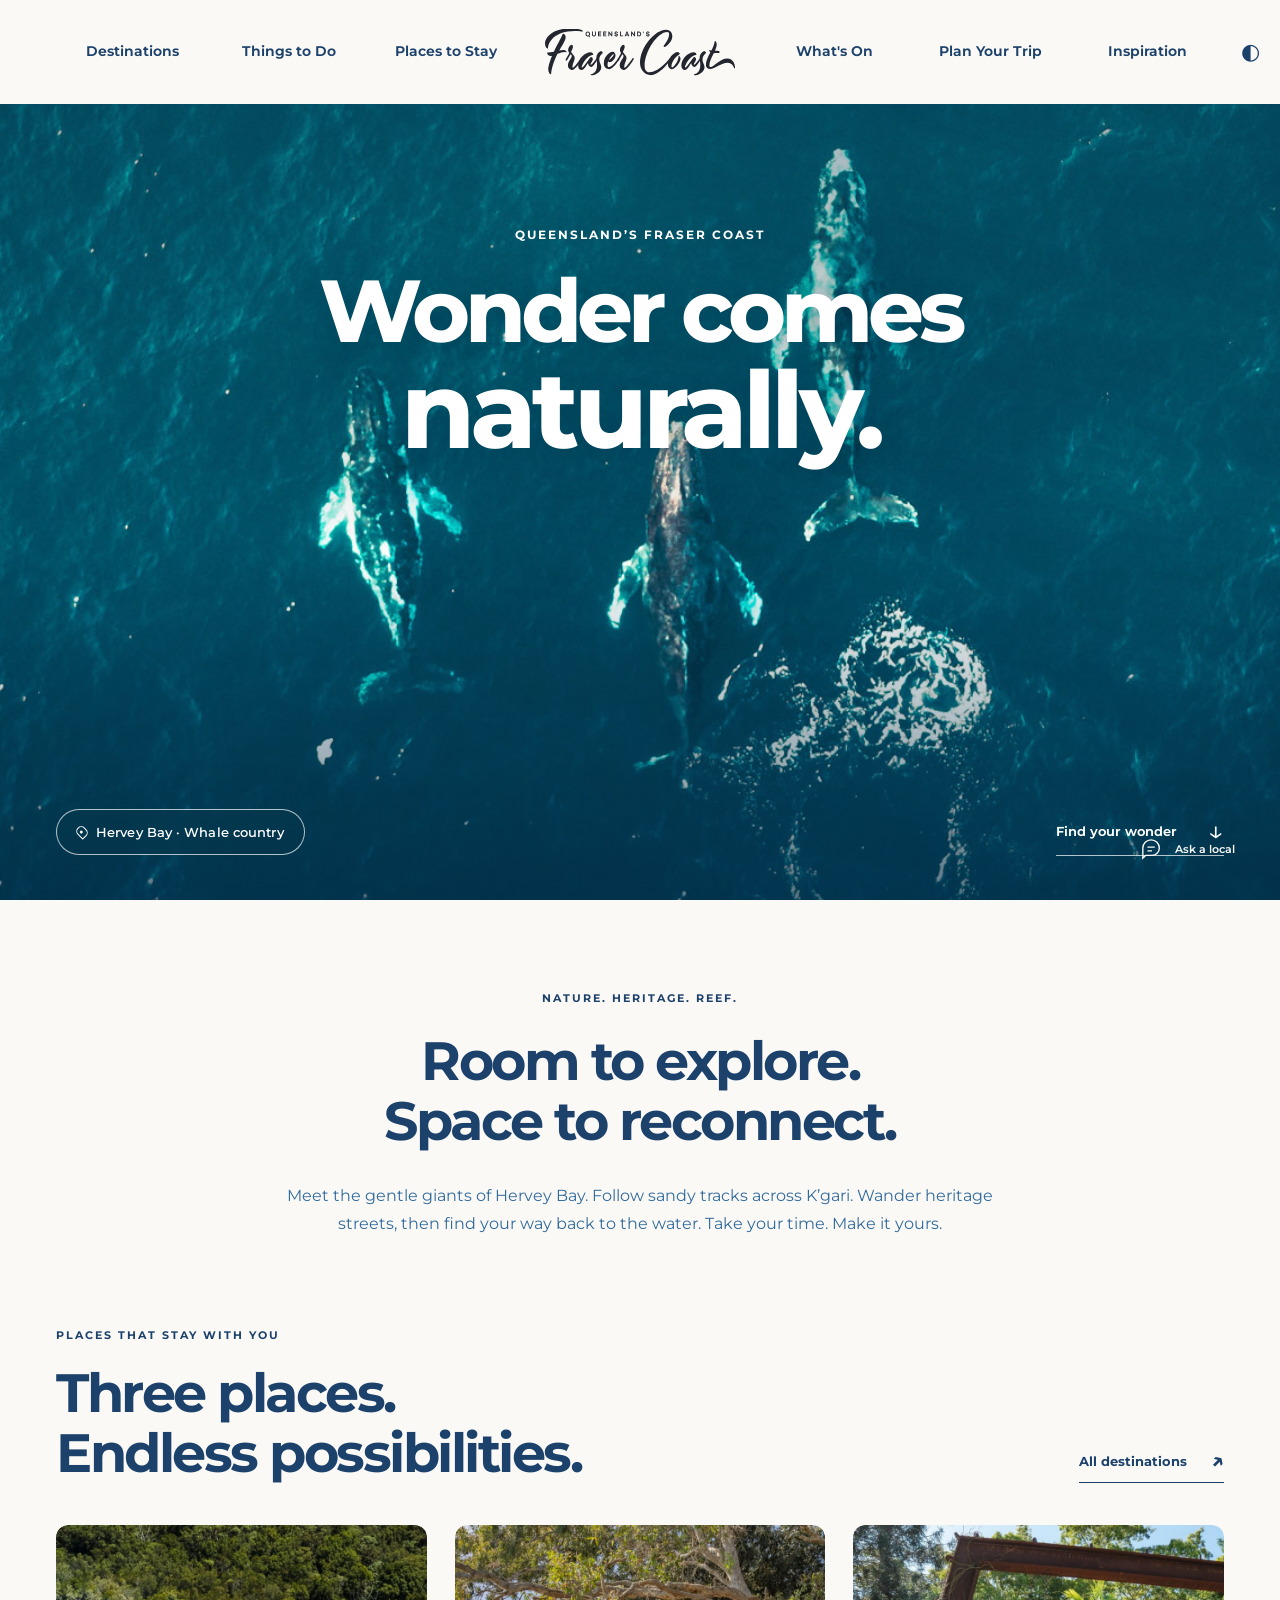
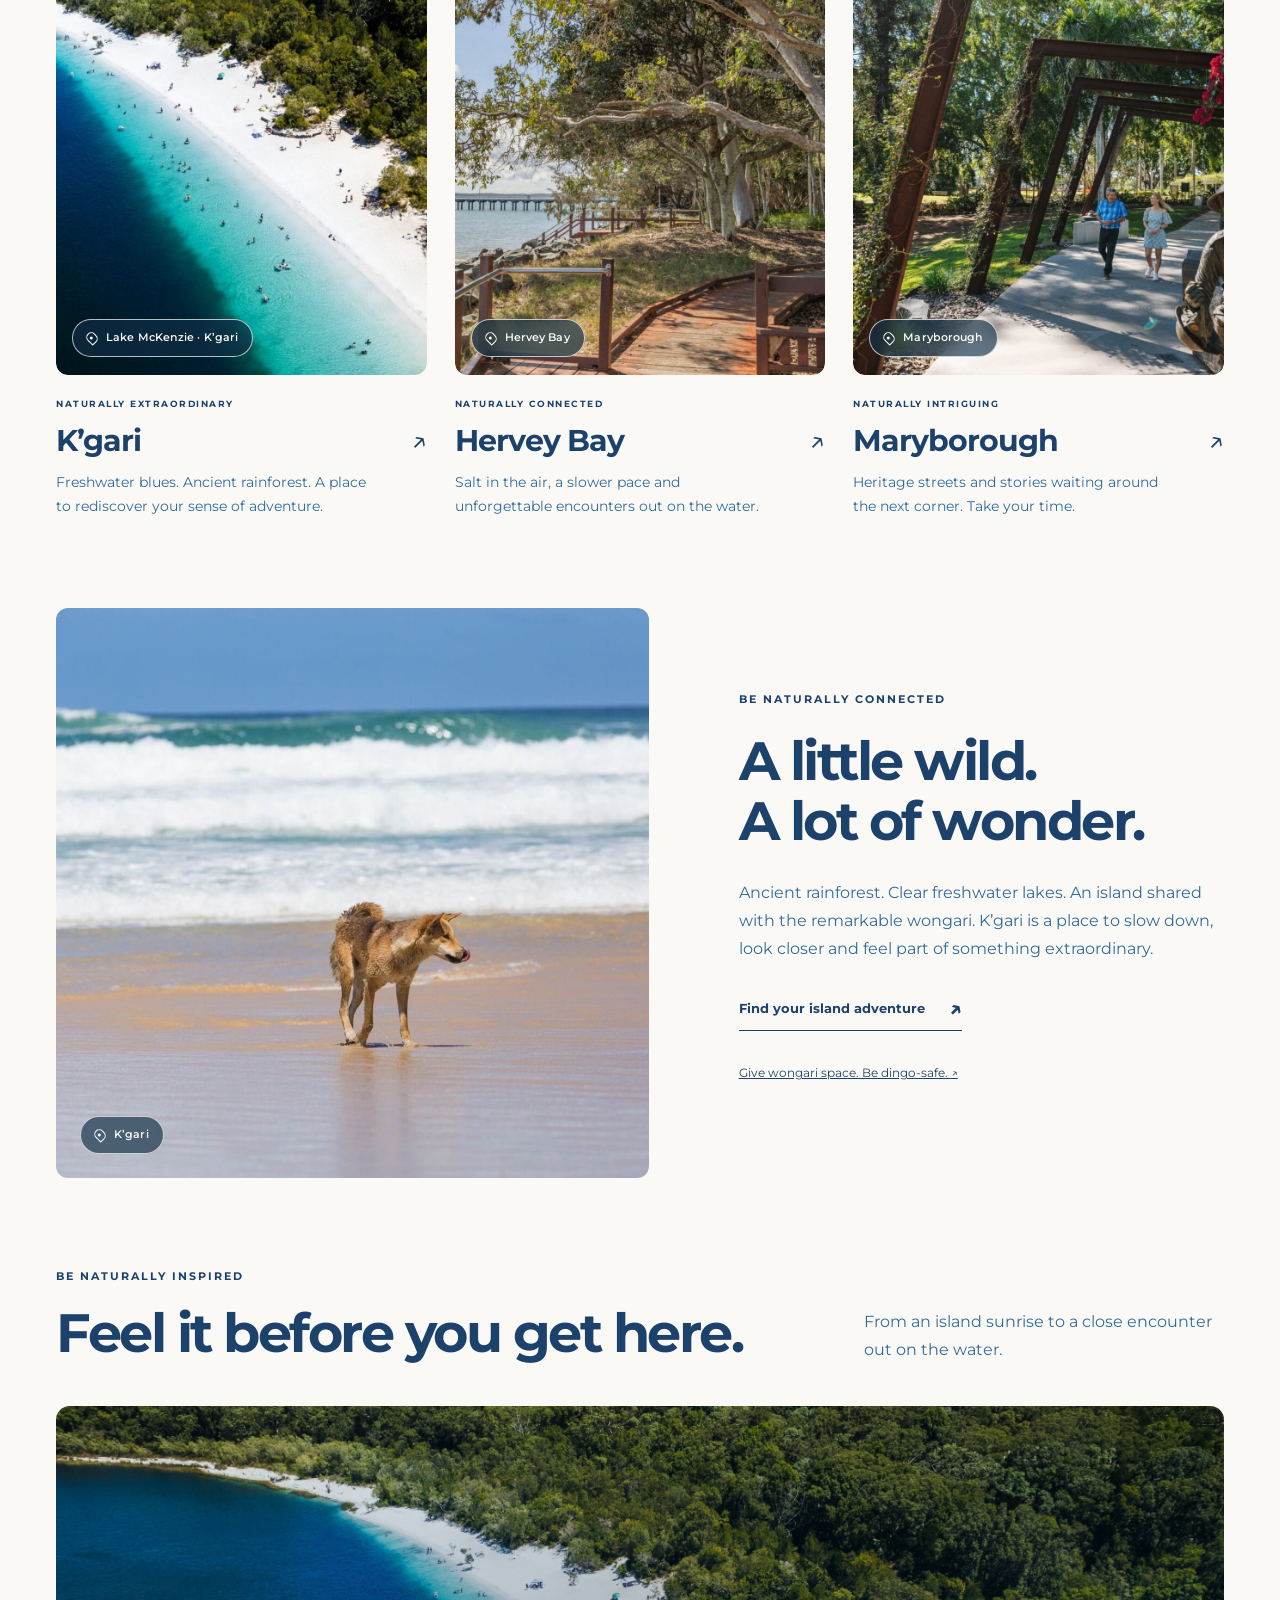
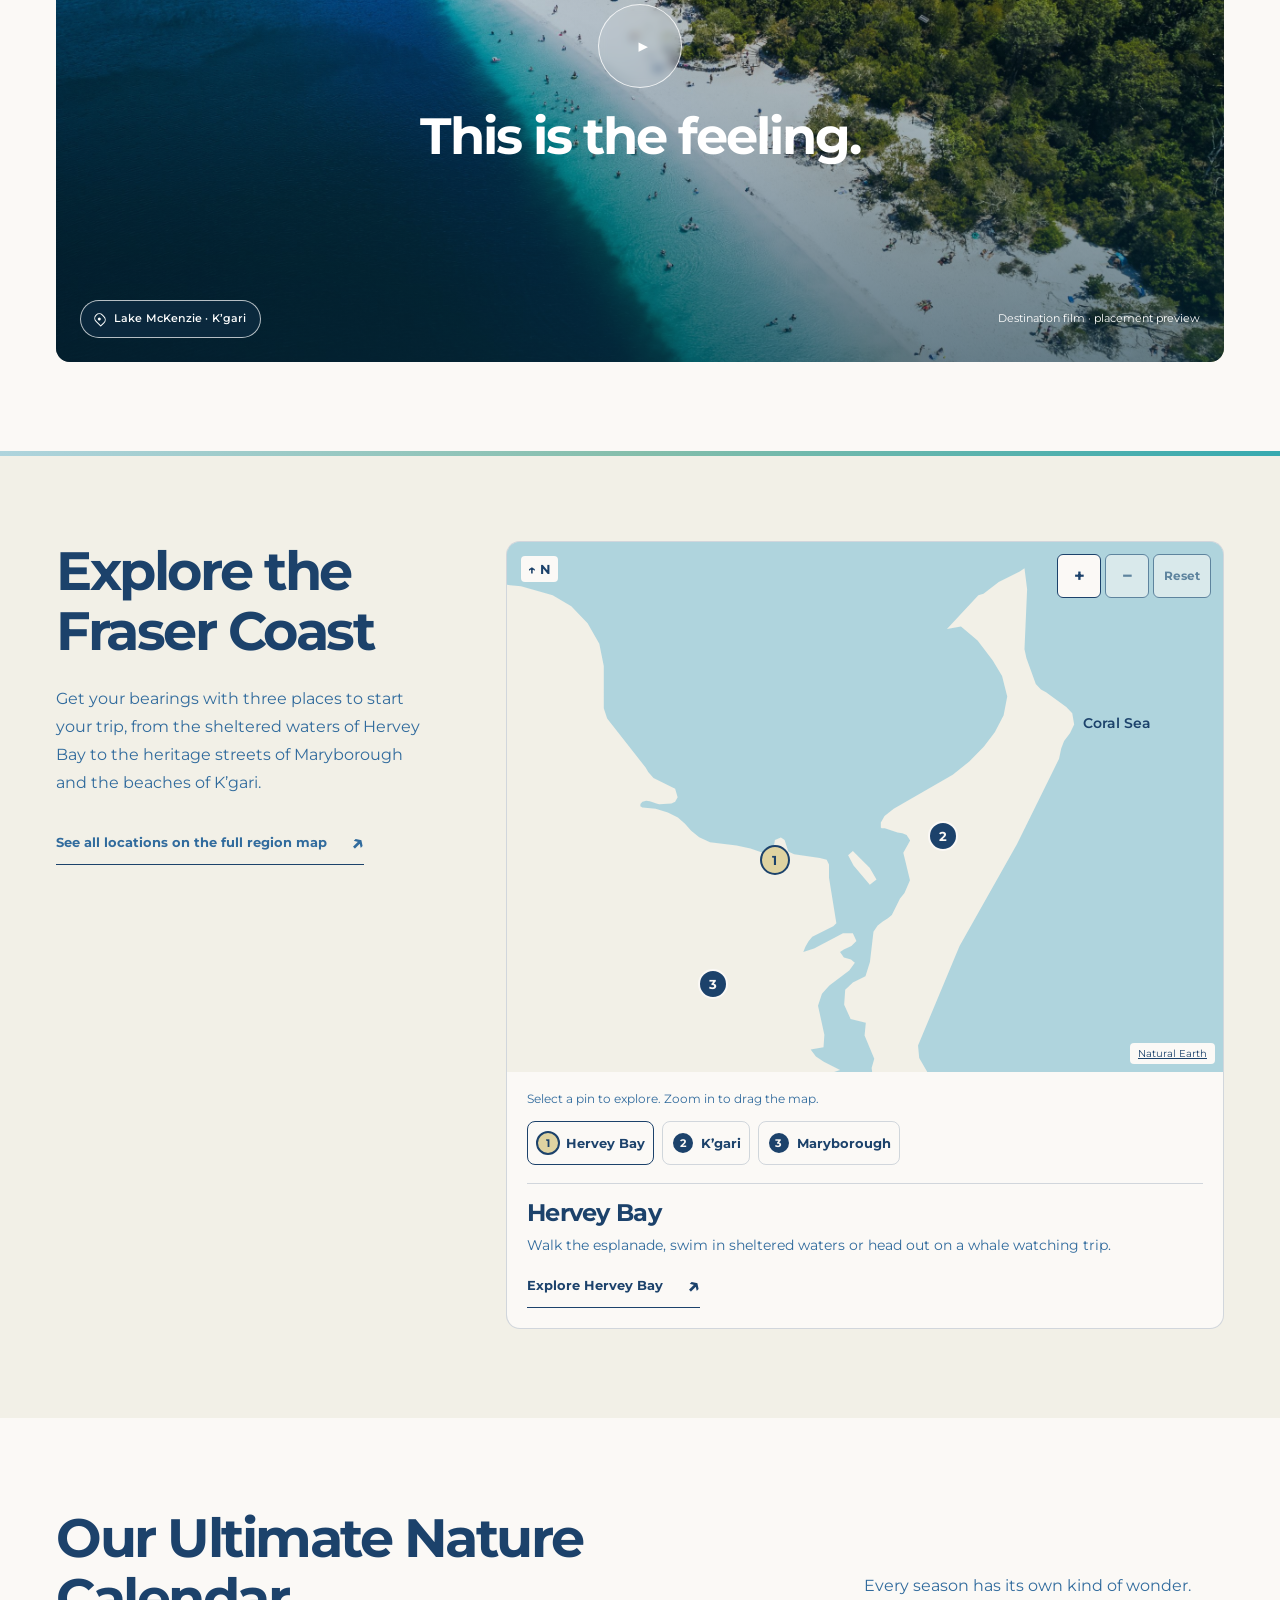
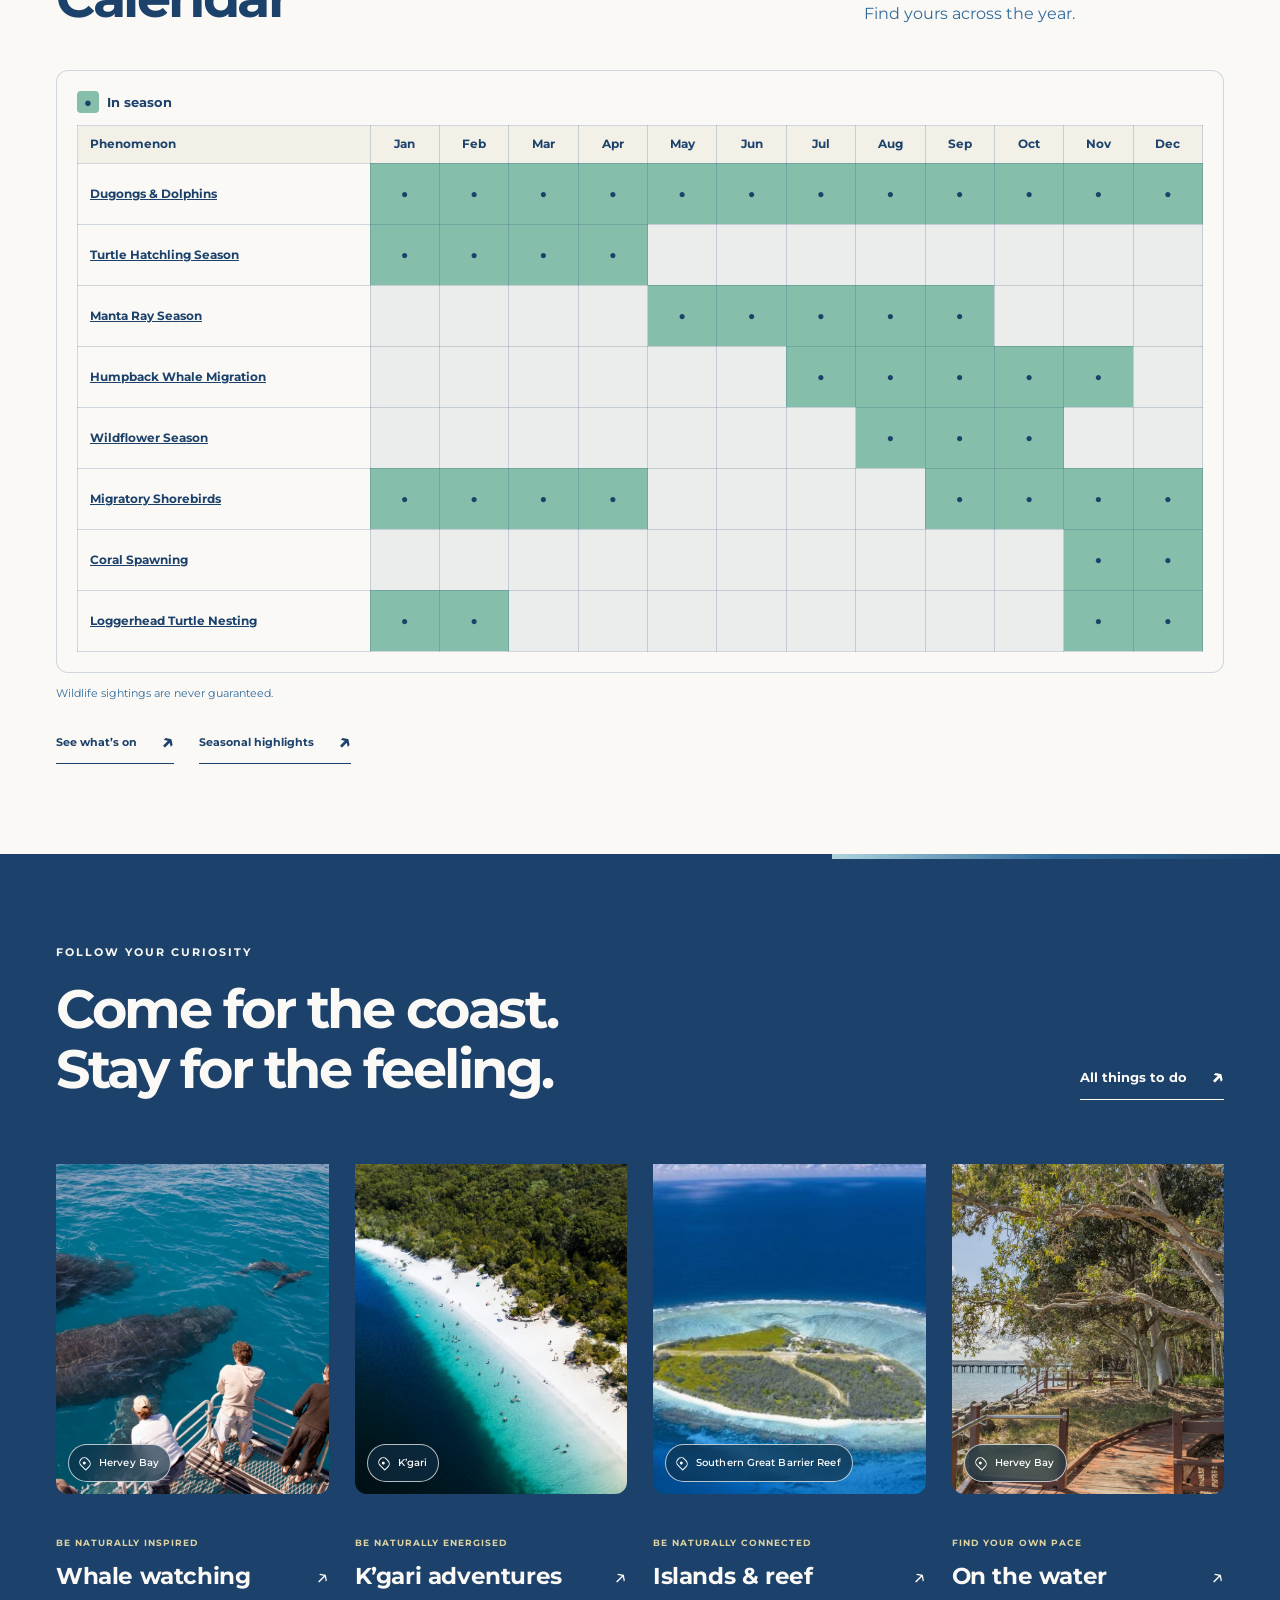
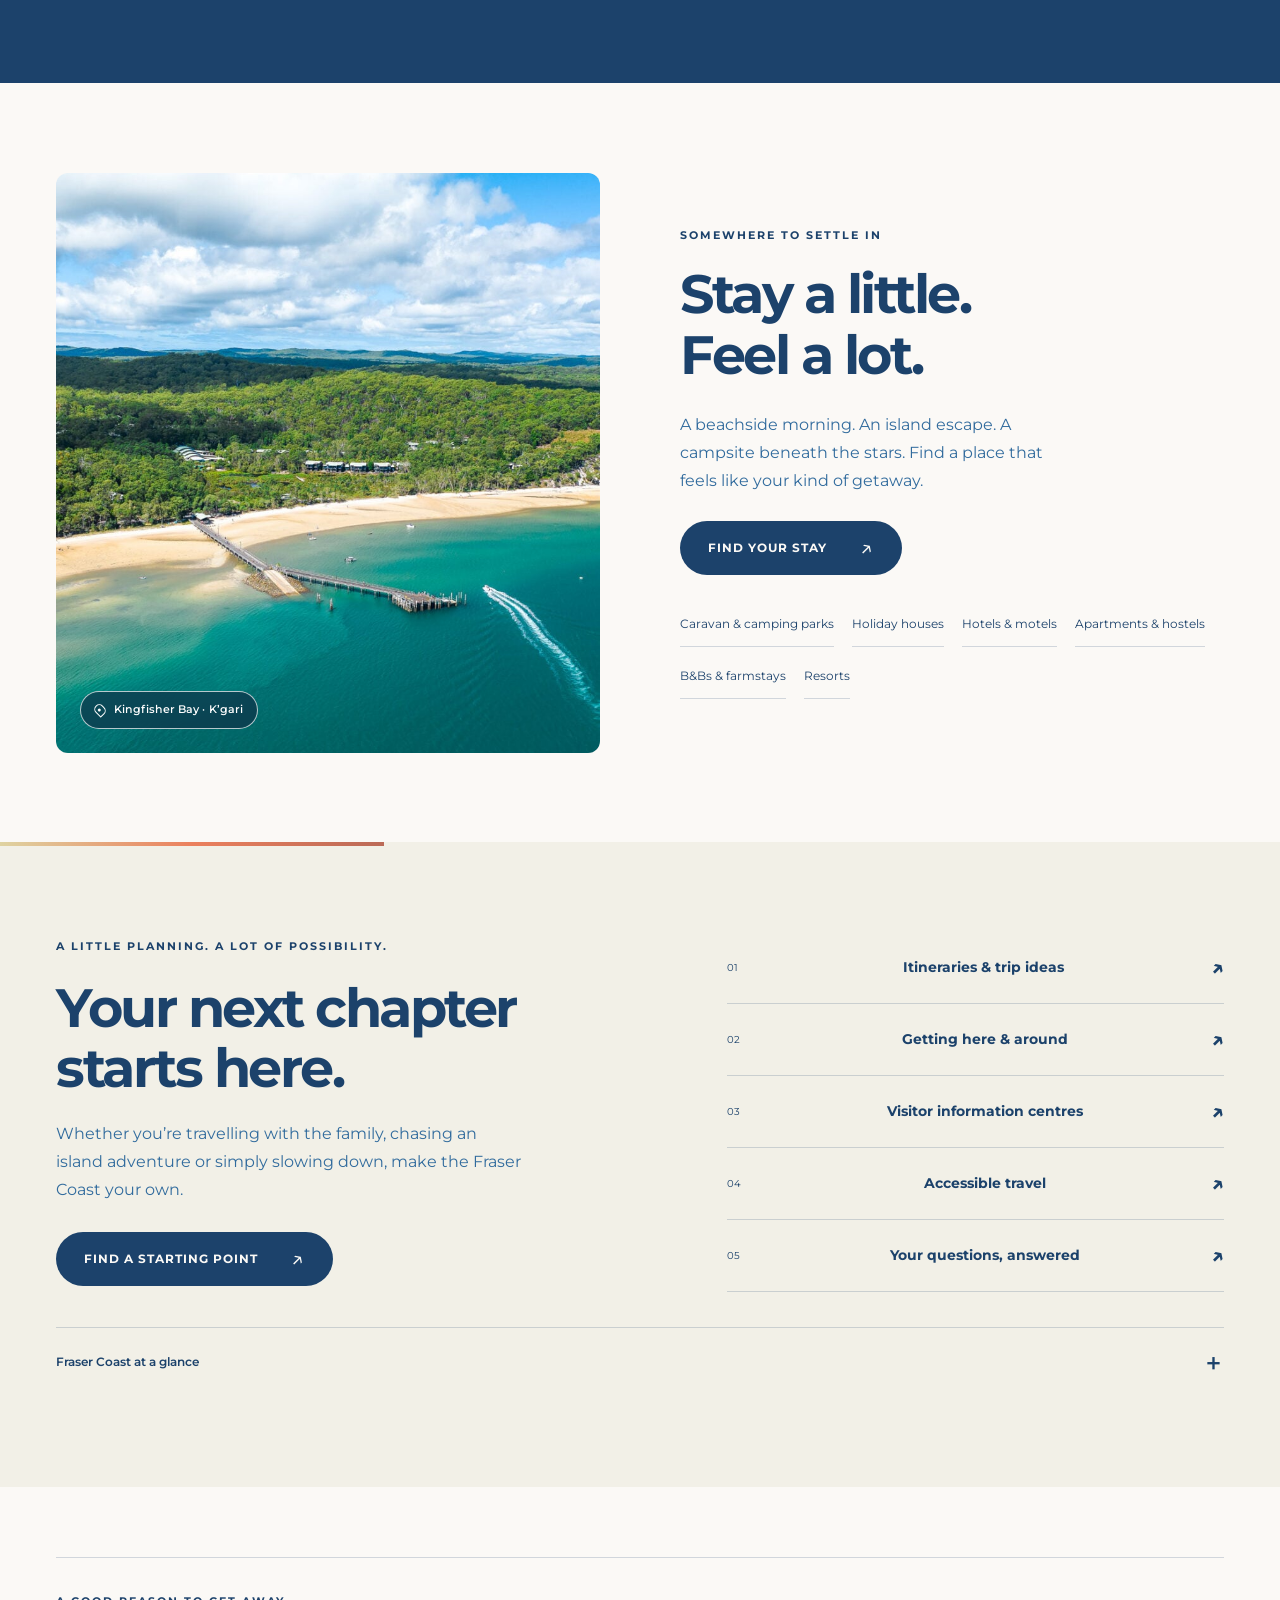
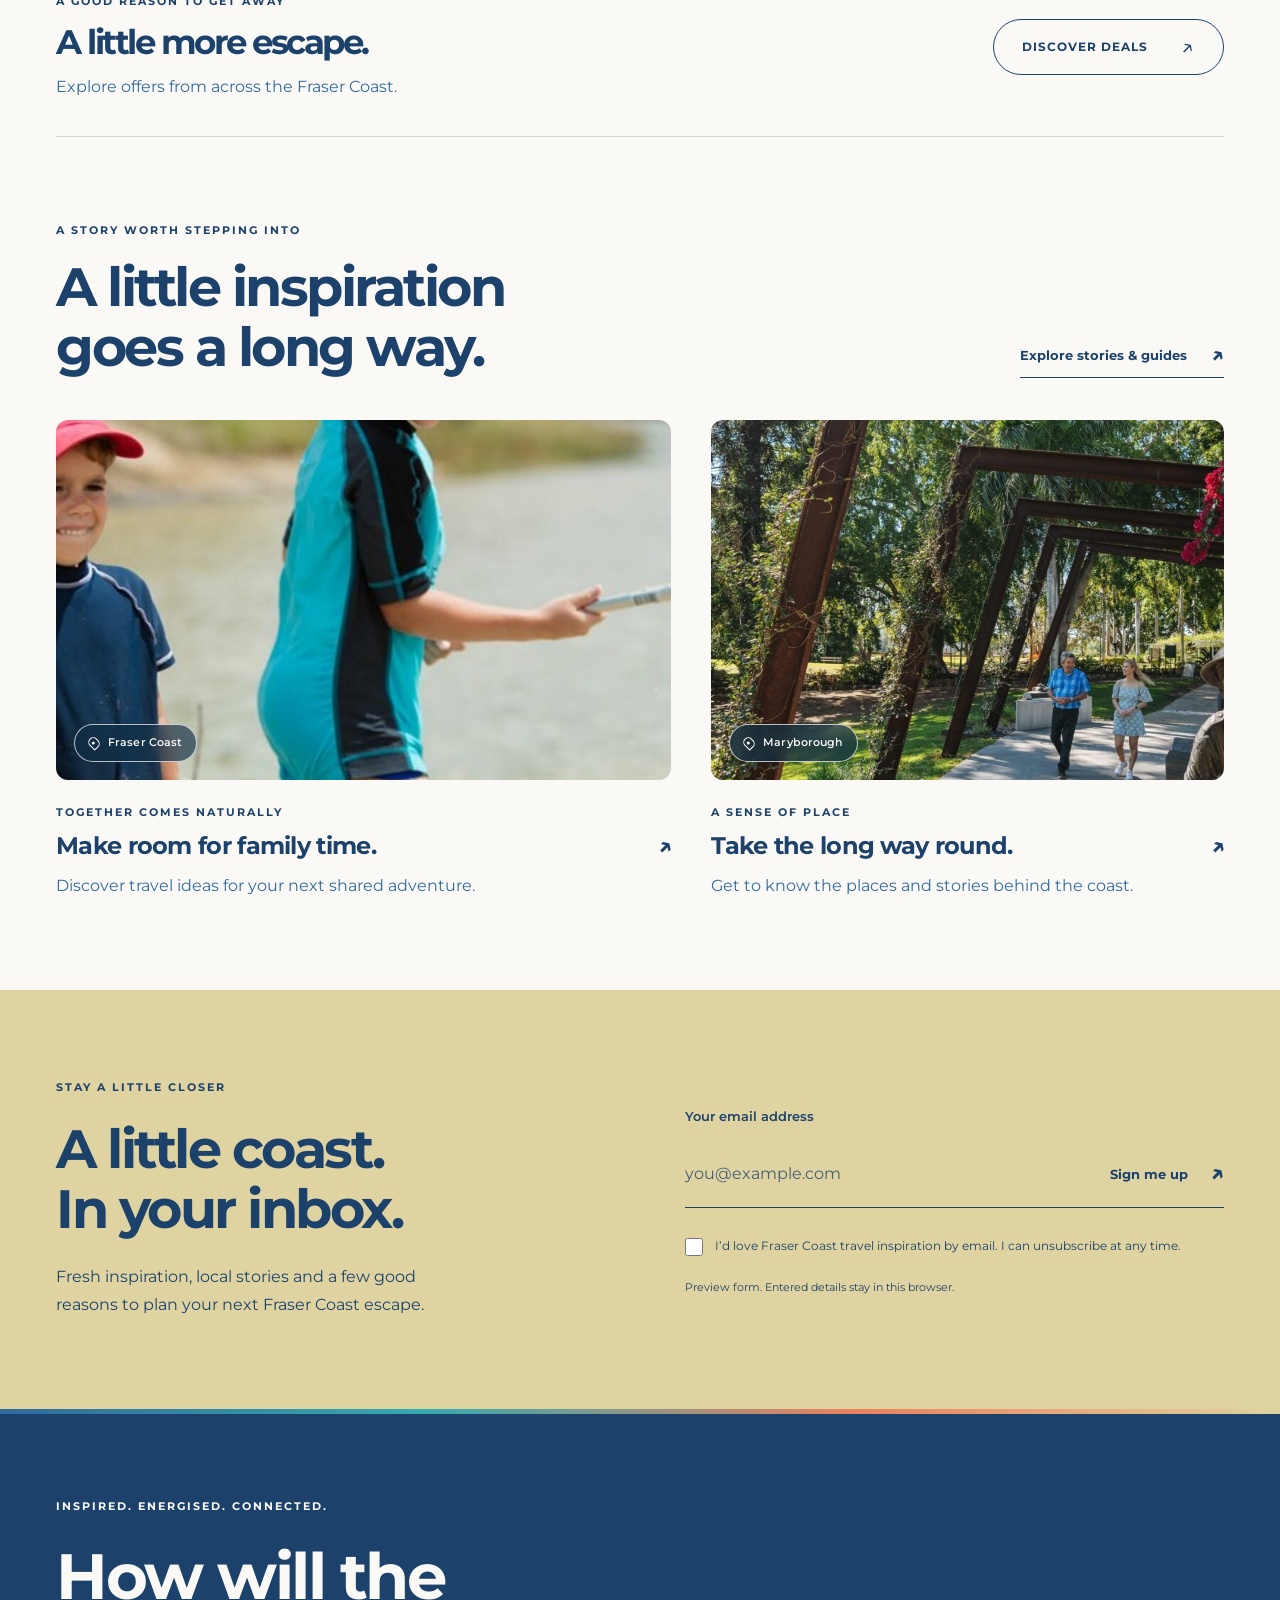
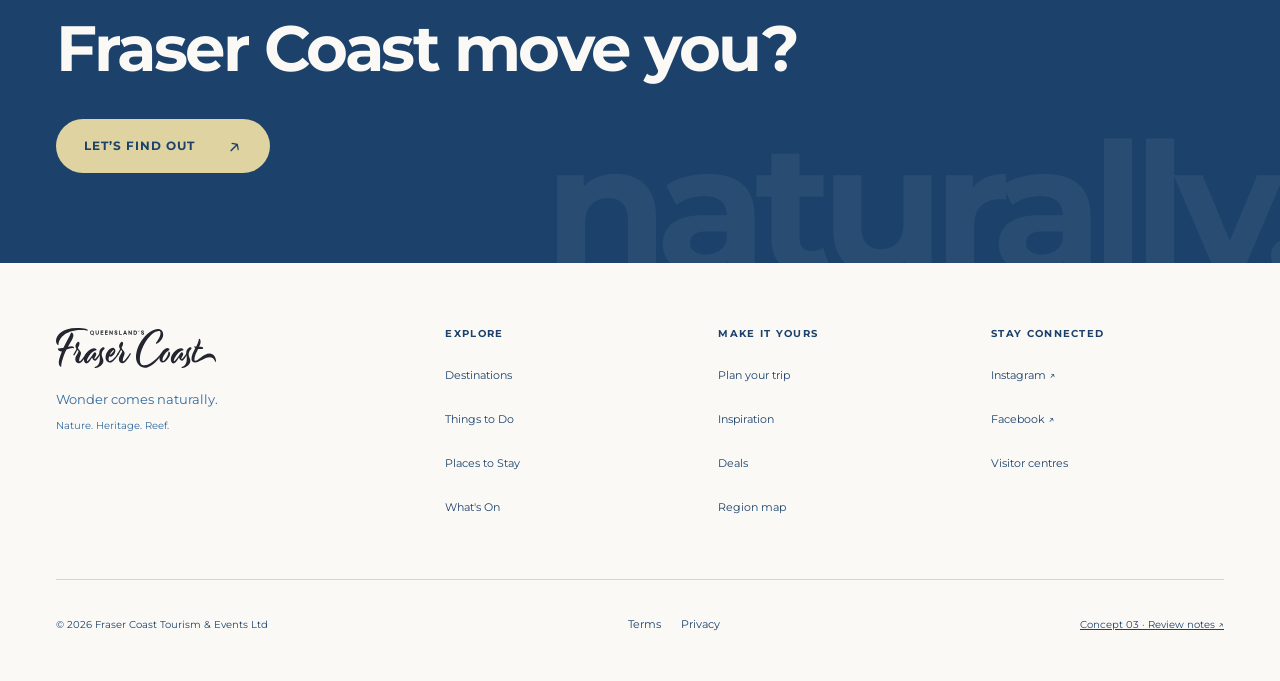
==== commit 9010ea11: "Polish revision 03 navigation and intro copy" ====
--- a/revision-03/index.html
+++ b/revision-03/index.html
@@ -1,7 +1,7 @@
 <!doctype html><html lang="en-AU" data-theme="light"><head><meta charset="utf-8"><meta name="viewport" content="width=device-width,initial-scale=1"><meta name="robots" content="noindex,nofollow"><title>Fraser Coast — Concept 03 | Wonder comes naturally</title><meta name="description" content="A local design concept for Queensland’s Fraser Coast. Discover K’gari, Hervey Bay, heritage, reef and nature."><link rel="stylesheet" href="design.css"><link rel="stylesheet" href="revision.css"><script defer src="design.js"></script><script defer src="assets/region-map-data.js"></script><script defer src="region-map.js"></script><script defer src="revision.js"></script></head><body>
 <a href="#main" class="skip-link">Skip to content</a>
 
-<header class="site-header" id="site-header"><a class="brand" href="#" aria-label="Fraser Coast home"><img src="assets/current-site-logo.svg" width="160" height="40" alt="Queensland’s Fraser Coast"></a><button id="mobile-toggle" aria-controls="primary-nav" aria-expanded="false" aria-label="Open menu"><span aria-hidden="true">☰</span><span>Menu</span></button><nav id="primary-nav" aria-label="Primary navigation"><div class="nav-hub"><button class="nav-trigger" aria-expanded="false" aria-controls="menu-destinations">Destinations <span aria-hidden="true">⌄</span></button><div class="mega-panel" id="menu-destinations" hidden><div class="mega-intro"><span class="eyebrow">Find your kind of wonder</span><h2>Destinations</h2><a class="text-link" href="https://visitfrasercoast-com-git-dev-fcte.vercel.app/destinations">View all Destinations <span aria-hidden="true">↗</span></a><aside><a class="text-link" href="https://visitfrasercoast-com-git-dev-fcte.vercel.app/destinations/map">Explore the region map <span aria-hidden="true">↗</span></a><p>See towns, beaches, attractions and operators on one interactive map.</p></aside></div><div class="mega-groups"><section><h3>Popular towns</h3><ul><li><a class="menu-link" href="https://visitfrasercoast-com-git-dev-fcte.vercel.app/destinations/hervey-bay">Hervey Bay <span aria-hidden="true">↗</span></a></li><li><a class="menu-link" href="https://visitfrasercoast-com-git-dev-fcte.vercel.app/destinations/maryborough">Maryborough <span aria-hidden="true">↗</span></a></li><li><a class="menu-link" href="https://visitfrasercoast-com-git-dev-fcte.vercel.app/destinations/tiaro">Tiaro <span aria-hidden="true">↗</span></a></li></ul></section><section><h3>More towns</h3><ul><li><a class="menu-link" href="https://visitfrasercoast-com-git-dev-fcte.vercel.app/destinations/burrum-heads">Burrum Heads <span aria-hidden="true">↗</span></a></li><li><a class="menu-link" href="https://visitfrasercoast-com-git-dev-fcte.vercel.app/destinations/toogoom">Toogoom <span aria-hidden="true">↗</span></a></li><li><a class="menu-link" href="https://visitfrasercoast-com-git-dev-fcte.vercel.app/destinations/river-heads">River Heads <span aria-hidden="true">↗</span></a></li><li><a class="menu-link" href="https://visitfrasercoast-com-git-dev-fcte.vercel.app/destinations/howard">Howard <span aria-hidden="true">↗</span></a></li><li><a class="menu-link" href="https://visitfrasercoast-com-git-dev-fcte.vercel.app/destinations/boonooroo">Boonooroo <span aria-hidden="true">↗</span></a></li><li><a class="menu-link" href="https://visitfrasercoast-com-git-dev-fcte.vercel.app/destinations/poona">Poona <span aria-hidden="true">↗</span></a></li><li><a class="menu-link" href="https://visitfrasercoast-com-git-dev-fcte.vercel.app/destinations/torbanlea">Torbanlea <span aria-hidden="true">↗</span></a></li></ul></section><section><h3>Islands &amp; gateways</h3><ul><li><a class="menu-link" href="https://visitfrasercoast-com-git-dev-fcte.vercel.app/destinations/kgari-fraser-island">K&#39;gari (Fraser Island) <span aria-hidden="true">↗</span></a></li><li><a class="menu-link" href="https://visitfrasercoast-com-git-dev-fcte.vercel.app/destinations/lady-elliot-island">Lady Elliot Island <span aria-hidden="true">↗</span></a></li><li><a class="menu-link" href="https://visitfrasercoast-com-git-dev-fcte.vercel.app/destinations/lady-musgrave-island">Lady Musgrave Island <span aria-hidden="true">↗</span></a></li><li><a class="menu-link" href="https://visitfrasercoast-com-git-dev-fcte.vercel.app/destinations/great-sandy-strait">Great Sandy Strait <span aria-hidden="true">↗</span></a></li><li><a class="menu-link" href="https://visitfrasercoast-com-git-dev-fcte.vercel.app/destinations/tin-can-bay">Tin Can Bay <span aria-hidden="true">↗</span></a></li><li><a class="menu-link" href="https://visitfrasercoast-com-git-dev-fcte.vercel.app/destinations/rainbow-beach">Rainbow Beach <span aria-hidden="true">↗</span></a></li></ul></section></div></div></div><div class="nav-hub"><button class="nav-trigger" aria-expanded="false" aria-controls="menu-things-to-do">Things to Do <span aria-hidden="true">⌄</span></button><div class="mega-panel" id="menu-things-to-do" hidden><div class="mega-intro"><span class="eyebrow">Find your kind of wonder</span><h2>Things to Do</h2><a class="text-link" href="https://visitfrasercoast-com-git-dev-fcte.vercel.app/things-to-do">View all Things to Do <span aria-hidden="true">↗</span></a></div><div class="mega-groups"><section><h3>By experience</h3><ul><li><a class="menu-link" href="https://visitfrasercoast-com-git-dev-fcte.vercel.app/things-to-do/whale-watching">Whale watching <span aria-hidden="true">↗</span></a></li><li><a class="menu-link" href="https://visitfrasercoast-com-git-dev-fcte.vercel.app/things-to-do/camping-caravanning">Camping &amp; caravanning <span aria-hidden="true">↗</span></a></li><li><a class="menu-link" href="https://visitfrasercoast-com-git-dev-fcte.vercel.app/things-to-do/diving-reefs">Diving &amp; reefs <span aria-hidden="true">↗</span></a></li><li><a class="menu-link" href="https://visitfrasercoast-com-git-dev-fcte.vercel.app/things-to-do/fishing">Fishing <span aria-hidden="true">↗</span></a></li><li><a class="menu-link" href="https://visitfrasercoast-com-git-dev-fcte.vercel.app/things-to-do/kgari-4wd">4WD on K&#39;gari <span aria-hidden="true">↗</span></a></li><li><a class="menu-link" href="https://visitfrasercoast-com-git-dev-fcte.vercel.app/things-to-do/beaches">Beaches <span aria-hidden="true">↗</span></a></li></ul></section><section><h3>More to do</h3><ul><li><a class="menu-link" href="https://visitfrasercoast-com-git-dev-fcte.vercel.app/things-to-do/sailing">Boating &amp; sailing <span aria-hidden="true">↗</span></a></li><li><a class="menu-link" href="https://visitfrasercoast-com-git-dev-fcte.vercel.app/things-to-do/nature-wildlife">Nature &amp; wildlife <span aria-hidden="true">↗</span></a></li><li><a class="menu-link" href="https://visitfrasercoast-com-git-dev-fcte.vercel.app/things-to-do/walking-trails">Walking &amp; rail trails <span aria-hidden="true">↗</span></a></li><li><a class="menu-link" href="https://visitfrasercoast-com-git-dev-fcte.vercel.app/things-to-do/heritage-military">Heritage &amp; military <span aria-hidden="true">↗</span></a></li><li><a class="menu-link" href="https://visitfrasercoast-com-git-dev-fcte.vercel.app/things-to-do/markets">Markets <span aria-hidden="true">↗</span></a></li><li><a class="menu-link" href="https://visitfrasercoast-com-git-dev-fcte.vercel.app/things-to-do/dining">Dining &amp; food <span aria-hidden="true">↗</span></a></li></ul></section><section><h3>Operators</h3><ul><li><a class="menu-link" href="https://visitfrasercoast-com-git-dev-fcte.vercel.app/operators">Operators directory <span aria-hidden="true">↗</span></a></li></ul></section></div></div></div><div class="nav-hub"><button class="nav-trigger" aria-expanded="false" aria-controls="menu-places-to-stay">Places to Stay <span aria-hidden="true">⌄</span></button><div class="mega-panel" id="menu-places-to-stay" hidden><div class="mega-intro"><span class="eyebrow">Find your kind of wonder</span><h2>Places to Stay</h2><a class="text-link" href="https://visitfrasercoast-com-git-dev-fcte.vercel.app/where-to-stay">View all Places to Stay <span aria-hidden="true">↗</span></a></div><div class="mega-groups"><section><h3>Where to stay</h3><ul><li><a class="menu-link" href="https://visitfrasercoast-com-git-dev-fcte.vercel.app/where-to-stay/caravan-parks">Caravan &amp; camping parks <span aria-hidden="true">↗</span></a></li><li><a class="menu-link" href="https://visitfrasercoast-com-git-dev-fcte.vercel.app/where-to-stay/holiday-houses">Holiday houses <span aria-hidden="true">↗</span></a></li><li><a class="menu-link" href="https://visitfrasercoast-com-git-dev-fcte.vercel.app/where-to-stay/hotels-motels">Hotels &amp; motels <span aria-hidden="true">↗</span></a></li><li><a class="menu-link" href="https://visitfrasercoast-com-git-dev-fcte.vercel.app/where-to-stay/apartments-hostels">Apartments &amp; hostels <span aria-hidden="true">↗</span></a></li><li><a class="menu-link" href="https://visitfrasercoast-com-git-dev-fcte.vercel.app/where-to-stay/bed-breakfast-farmstays">B&amp;Bs &amp; farmstays <span aria-hidden="true">↗</span></a></li><li><a class="menu-link" href="https://visitfrasercoast-com-git-dev-fcte.vercel.app/where-to-stay/resorts">Resorts <span aria-hidden="true">↗</span></a></li></ul></section><section><h3>Operators</h3><ul><li><a class="menu-link" href="https://visitfrasercoast-com-git-dev-fcte.vercel.app/operators">Operators directory <span aria-hidden="true">↗</span></a></li></ul></section></div></div></div><div class="nav-hub"><button class="nav-trigger" aria-expanded="false" aria-controls="menu-whats-on">What&#39;s On <span aria-hidden="true">⌄</span></button><div class="mega-panel" id="menu-whats-on" hidden><div class="mega-intro"><span class="eyebrow">Find your kind of wonder</span><h2>What&#39;s On</h2><a class="text-link" href="https://visitfrasercoast-com-git-dev-fcte.vercel.app/events">View all What&#39;s On <span aria-hidden="true">↗</span></a></div><div class="mega-groups"><section><h3>Events</h3><ul><li><a class="menu-link" href="https://visitfrasercoast-com-git-dev-fcte.vercel.app/events">All events <span aria-hidden="true">↗</span></a></li><li><a class="menu-link" href="https://visitfrasercoast-com-git-dev-fcte.vercel.app/seasons">Seasonal highlights <span aria-hidden="true">↗</span></a></li></ul></section></div></div></div><div class="nav-hub"><button class="nav-trigger" aria-expanded="false" aria-controls="menu-plan-your-trip">Plan Your Trip <span aria-hidden="true">⌄</span></button><div class="mega-panel" id="menu-plan-your-trip" hidden><div class="mega-intro"><span class="eyebrow">Find your kind of wonder</span><h2>Plan Your Trip</h2><a class="text-link" href="https://visitfrasercoast-com-git-dev-fcte.vercel.app/plan-your-trip">View all Plan Your Trip <span aria-hidden="true">↗</span></a></div><div class="mega-groups"><section><h3>Getting here &amp; around</h3><ul><li><a class="menu-link" href="https://visitfrasercoast-com-git-dev-fcte.vercel.app/plan-your-trip/getting-here">Getting here <span aria-hidden="true">↗</span></a></li><li><a class="menu-link" href="https://visitfrasercoast-com-git-dev-fcte.vercel.app/plan-your-trip/getting-around">Getting around <span aria-hidden="true">↗</span></a></li><li><a class="menu-link" href="https://visitfrasercoast-com-git-dev-fcte.vercel.app/plan-your-trip/kgari-ferries">K&#39;gari ferries <span aria-hidden="true">↗</span></a></li><li><a class="menu-link" href="https://visitfrasercoast-com-git-dev-fcte.vercel.app/plan-your-trip/kgari-permits">K&#39;gari permits <span aria-hidden="true">↗</span></a></li></ul></section><section><h3>Know before you go</h3><ul><li><a class="menu-link" href="https://visitfrasercoast-com-git-dev-fcte.vercel.app/plan-your-trip/dingo-safety">Dingo safety <span aria-hidden="true">↗</span></a></li><li><a class="menu-link" href="https://visitfrasercoast-com-git-dev-fcte.vercel.app/plan-your-trip/weather">Weather <span aria-hidden="true">↗</span></a></li><li><a class="menu-link" href="https://visitfrasercoast-com-git-dev-fcte.vercel.app/plan-your-trip/visitor-centres">Visitor centres <span aria-hidden="true">↗</span></a></li><li><a class="menu-link" href="https://visitfrasercoast-com-git-dev-fcte.vercel.app/plan-your-trip/accessibility">Accessibility <span aria-hidden="true">↗</span></a></li><li><a class="menu-link" href="https://visitfrasercoast-com-git-dev-fcte.vercel.app/plan-your-trip/maps">Maps <span aria-hidden="true">↗</span></a></li></ul></section><section><h3>Plan with us</h3><ul><li><a class="menu-link" href="https://visitfrasercoast-com-git-dev-fcte.vercel.app/itineraries">Itineraries <span aria-hidden="true">↗</span></a></li><li><a class="menu-link" href="https://visitfrasercoast-com-git-dev-fcte.vercel.app/faqs">FAQs <span aria-hidden="true">↗</span></a></li></ul></section></div></div></div><div class="nav-hub"><button class="nav-trigger" aria-expanded="false" aria-controls="menu-inspiration">Inspiration <span aria-hidden="true">⌄</span></button><div class="mega-panel" id="menu-inspiration" hidden><div class="mega-intro"><span class="eyebrow">Find your kind of wonder</span><h2>Inspiration</h2><a class="text-link" href="https://visitfrasercoast-com-git-dev-fcte.vercel.app/stories">View all Inspiration <span aria-hidden="true">↗</span></a></div><div class="mega-groups"><section><h3>Travel ideas</h3><ul><li><a class="menu-link" href="https://visitfrasercoast-com-git-dev-fcte.vercel.app/travel-ideas/families">For families <span aria-hidden="true">↗</span></a></li></ul></section><section><h3>Stories &amp; guides</h3><ul><li><a class="menu-link" href="https://visitfrasercoast-com-git-dev-fcte.vercel.app/stories">All stories <span aria-hidden="true">↗</span></a></li></ul></section></div></div></div></nav><div class="header-tools"><button id="theme-toggle" aria-label="Switch to dark theme" title="Switch colour theme">◐</button></div></header>
+<header class="site-header" id="site-header"><a class="brand" href="#" aria-label="Fraser Coast home"><img src="assets/current-site-logo.svg" width="160" height="40" alt="Queensland’s Fraser Coast"></a><button id="mobile-toggle" aria-controls="primary-nav" aria-expanded="false" aria-label="Open menu"><span aria-hidden="true">☰</span><span>Menu</span></button><nav id="primary-nav" aria-label="Primary navigation"><div class="nav-hub"><button class="nav-trigger" aria-expanded="false" aria-controls="menu-destinations">Destinations</button><div class="mega-panel" id="menu-destinations" hidden><div class="mega-intro"><span class="eyebrow">Find your kind of wonder</span><h2>Destinations</h2><a class="text-link" href="https://visitfrasercoast-com-git-dev-fcte.vercel.app/destinations">View all Destinations <span aria-hidden="true">↗</span></a><aside><a class="text-link" href="https://visitfrasercoast-com-git-dev-fcte.vercel.app/destinations/map">Explore the region map <span aria-hidden="true">↗</span></a><p>See towns, beaches, attractions and operators on one interactive map.</p></aside></div><div class="mega-groups"><section><h3>Popular towns</h3><ul><li><a class="menu-link" href="https://visitfrasercoast-com-git-dev-fcte.vercel.app/destinations/hervey-bay">Hervey Bay <span aria-hidden="true">↗</span></a></li><li><a class="menu-link" href="https://visitfrasercoast-com-git-dev-fcte.vercel.app/destinations/maryborough">Maryborough <span aria-hidden="true">↗</span></a></li><li><a class="menu-link" href="https://visitfrasercoast-com-git-dev-fcte.vercel.app/destinations/tiaro">Tiaro <span aria-hidden="true">↗</span></a></li></ul></section><section><h3>More towns</h3><ul><li><a class="menu-link" href="https://visitfrasercoast-com-git-dev-fcte.vercel.app/destinations/burrum-heads">Burrum Heads <span aria-hidden="true">↗</span></a></li><li><a class="menu-link" href="https://visitfrasercoast-com-git-dev-fcte.vercel.app/destinations/toogoom">Toogoom <span aria-hidden="true">↗</span></a></li><li><a class="menu-link" href="https://visitfrasercoast-com-git-dev-fcte.vercel.app/destinations/river-heads">River Heads <span aria-hidden="true">↗</span></a></li><li><a class="menu-link" href="https://visitfrasercoast-com-git-dev-fcte.vercel.app/destinations/howard">Howard <span aria-hidden="true">↗</span></a></li><li><a class="menu-link" href="https://visitfrasercoast-com-git-dev-fcte.vercel.app/destinations/boonooroo">Boonooroo <span aria-hidden="true">↗</span></a></li><li><a class="menu-link" href="https://visitfrasercoast-com-git-dev-fcte.vercel.app/destinations/poona">Poona <span aria-hidden="true">↗</span></a></li><li><a class="menu-link" href="https://visitfrasercoast-com-git-dev-fcte.vercel.app/destinations/torbanlea">Torbanlea <span aria-hidden="true">↗</span></a></li></ul></section><section><h3>Islands &amp; gateways</h3><ul><li><a class="menu-link" href="https://visitfrasercoast-com-git-dev-fcte.vercel.app/destinations/kgari-fraser-island">K&#39;gari (Fraser Island) <span aria-hidden="true">↗</span></a></li><li><a class="menu-link" href="https://visitfrasercoast-com-git-dev-fcte.vercel.app/destinations/lady-elliot-island">Lady Elliot Island <span aria-hidden="true">↗</span></a></li><li><a class="menu-link" href="https://visitfrasercoast-com-git-dev-fcte.vercel.app/destinations/lady-musgrave-island">Lady Musgrave Island <span aria-hidden="true">↗</span></a></li><li><a class="menu-link" href="https://visitfrasercoast-com-git-dev-fcte.vercel.app/destinations/great-sandy-strait">Great Sandy Strait <span aria-hidden="true">↗</span></a></li><li><a class="menu-link" href="https://visitfrasercoast-com-git-dev-fcte.vercel.app/destinations/tin-can-bay">Tin Can Bay <span aria-hidden="true">↗</span></a></li><li><a class="menu-link" href="https://visitfrasercoast-com-git-dev-fcte.vercel.app/destinations/rainbow-beach">Rainbow Beach <span aria-hidden="true">↗</span></a></li></ul></section></div></div></div><div class="nav-hub"><button class="nav-trigger" aria-expanded="false" aria-controls="menu-things-to-do">Things to Do</button><div class="mega-panel" id="menu-things-to-do" hidden><div class="mega-intro"><span class="eyebrow">Find your kind of wonder</span><h2>Things to Do</h2><a class="text-link" href="https://visitfrasercoast-com-git-dev-fcte.vercel.app/things-to-do">View all Things to Do <span aria-hidden="true">↗</span></a></div><div class="mega-groups"><section><h3>By experience</h3><ul><li><a class="menu-link" href="https://visitfrasercoast-com-git-dev-fcte.vercel.app/things-to-do/whale-watching">Whale watching <span aria-hidden="true">↗</span></a></li><li><a class="menu-link" href="https://visitfrasercoast-com-git-dev-fcte.vercel.app/things-to-do/camping-caravanning">Camping &amp; caravanning <span aria-hidden="true">↗</span></a></li><li><a class="menu-link" href="https://visitfrasercoast-com-git-dev-fcte.vercel.app/things-to-do/diving-reefs">Diving &amp; reefs <span aria-hidden="true">↗</span></a></li><li><a class="menu-link" href="https://visitfrasercoast-com-git-dev-fcte.vercel.app/things-to-do/fishing">Fishing <span aria-hidden="true">↗</span></a></li><li><a class="menu-link" href="https://visitfrasercoast-com-git-dev-fcte.vercel.app/things-to-do/kgari-4wd">4WD on K&#39;gari <span aria-hidden="true">↗</span></a></li><li><a class="menu-link" href="https://visitfrasercoast-com-git-dev-fcte.vercel.app/things-to-do/beaches">Beaches <span aria-hidden="true">↗</span></a></li></ul></section><section><h3>More to do</h3><ul><li><a class="menu-link" href="https://visitfrasercoast-com-git-dev-fcte.vercel.app/things-to-do/sailing">Boating &amp; sailing <span aria-hidden="true">↗</span></a></li><li><a class="menu-link" href="https://visitfrasercoast-com-git-dev-fcte.vercel.app/things-to-do/nature-wildlife">Nature &amp; wildlife <span aria-hidden="true">↗</span></a></li><li><a class="menu-link" href="https://visitfrasercoast-com-git-dev-fcte.vercel.app/things-to-do/walking-trails">Walking &amp; rail trails <span aria-hidden="true">↗</span></a></li><li><a class="menu-link" href="https://visitfrasercoast-com-git-dev-fcte.vercel.app/things-to-do/heritage-military">Heritage &amp; military <span aria-hidden="true">↗</span></a></li><li><a class="menu-link" href="https://visitfrasercoast-com-git-dev-fcte.vercel.app/things-to-do/markets">Markets <span aria-hidden="true">↗</span></a></li><li><a class="menu-link" href="https://visitfrasercoast-com-git-dev-fcte.vercel.app/things-to-do/dining">Dining &amp; food <span aria-hidden="true">↗</span></a></li></ul></section><section><h3>Operators</h3><ul><li><a class="menu-link" href="https://visitfrasercoast-com-git-dev-fcte.vercel.app/operators">Operators directory <span aria-hidden="true">↗</span></a></li></ul></section></div></div></div><div class="nav-hub"><button class="nav-trigger" aria-expanded="false" aria-controls="menu-places-to-stay">Places to Stay</button><div class="mega-panel" id="menu-places-to-stay" hidden><div class="mega-intro"><span class="eyebrow">Find your kind of wonder</span><h2>Places to Stay</h2><a class="text-link" href="https://visitfrasercoast-com-git-dev-fcte.vercel.app/where-to-stay">View all Places to Stay <span aria-hidden="true">↗</span></a></div><div class="mega-groups"><section><h3>Where to stay</h3><ul><li><a class="menu-link" href="https://visitfrasercoast-com-git-dev-fcte.vercel.app/where-to-stay/caravan-parks">Caravan &amp; camping parks <span aria-hidden="true">↗</span></a></li><li><a class="menu-link" href="https://visitfrasercoast-com-git-dev-fcte.vercel.app/where-to-stay/holiday-houses">Holiday houses <span aria-hidden="true">↗</span></a></li><li><a class="menu-link" href="https://visitfrasercoast-com-git-dev-fcte.vercel.app/where-to-stay/hotels-motels">Hotels &amp; motels <span aria-hidden="true">↗</span></a></li><li><a class="menu-link" href="https://visitfrasercoast-com-git-dev-fcte.vercel.app/where-to-stay/apartments-hostels">Apartments &amp; hostels <span aria-hidden="true">↗</span></a></li><li><a class="menu-link" href="https://visitfrasercoast-com-git-dev-fcte.vercel.app/where-to-stay/bed-breakfast-farmstays">B&amp;Bs &amp; farmstays <span aria-hidden="true">↗</span></a></li><li><a class="menu-link" href="https://visitfrasercoast-com-git-dev-fcte.vercel.app/where-to-stay/resorts">Resorts <span aria-hidden="true">↗</span></a></li></ul></section><section><h3>Operators</h3><ul><li><a class="menu-link" href="https://visitfrasercoast-com-git-dev-fcte.vercel.app/operators">Operators directory <span aria-hidden="true">↗</span></a></li></ul></section></div></div></div><div class="nav-hub"><button class="nav-trigger" aria-expanded="false" aria-controls="menu-whats-on">What&#39;s On</button><div class="mega-panel" id="menu-whats-on" hidden><div class="mega-intro"><span class="eyebrow">Find your kind of wonder</span><h2>What&#39;s On</h2><a class="text-link" href="https://visitfrasercoast-com-git-dev-fcte.vercel.app/events">View all What&#39;s On <span aria-hidden="true">↗</span></a></div><div class="mega-groups"><section><h3>Events</h3><ul><li><a class="menu-link" href="https://visitfrasercoast-com-git-dev-fcte.vercel.app/events">All events <span aria-hidden="true">↗</span></a></li><li><a class="menu-link" href="https://visitfrasercoast-com-git-dev-fcte.vercel.app/seasons">Seasonal highlights <span aria-hidden="true">↗</span></a></li></ul></section></div></div></div><div class="nav-hub"><button class="nav-trigger" aria-expanded="false" aria-controls="menu-plan-your-trip">Plan Your Trip</button><div class="mega-panel" id="menu-plan-your-trip" hidden><div class="mega-intro"><span class="eyebrow">Find your kind of wonder</span><h2>Plan Your Trip</h2><a class="text-link" href="https://visitfrasercoast-com-git-dev-fcte.vercel.app/plan-your-trip">View all Plan Your Trip <span aria-hidden="true">↗</span></a></div><div class="mega-groups"><section><h3>Getting here &amp; around</h3><ul><li><a class="menu-link" href="https://visitfrasercoast-com-git-dev-fcte.vercel.app/plan-your-trip/getting-here">Getting here <span aria-hidden="true">↗</span></a></li><li><a class="menu-link" href="https://visitfrasercoast-com-git-dev-fcte.vercel.app/plan-your-trip/getting-around">Getting around <span aria-hidden="true">↗</span></a></li><li><a class="menu-link" href="https://visitfrasercoast-com-git-dev-fcte.vercel.app/plan-your-trip/kgari-ferries">K&#39;gari ferries <span aria-hidden="true">↗</span></a></li><li><a class="menu-link" href="https://visitfrasercoast-com-git-dev-fcte.vercel.app/plan-your-trip/kgari-permits">K&#39;gari permits <span aria-hidden="true">↗</span></a></li></ul></section><section><h3>Know before you go</h3><ul><li><a class="menu-link" href="https://visitfrasercoast-com-git-dev-fcte.vercel.app/plan-your-trip/dingo-safety">Dingo safety <span aria-hidden="true">↗</span></a></li><li><a class="menu-link" href="https://visitfrasercoast-com-git-dev-fcte.vercel.app/plan-your-trip/weather">Weather <span aria-hidden="true">↗</span></a></li><li><a class="menu-link" href="https://visitfrasercoast-com-git-dev-fcte.vercel.app/plan-your-trip/visitor-centres">Visitor centres <span aria-hidden="true">↗</span></a></li><li><a class="menu-link" href="https://visitfrasercoast-com-git-dev-fcte.vercel.app/plan-your-trip/accessibility">Accessibility <span aria-hidden="true">↗</span></a></li><li><a class="menu-link" href="https://visitfrasercoast-com-git-dev-fcte.vercel.app/plan-your-trip/maps">Maps <span aria-hidden="true">↗</span></a></li></ul></section><section><h3>Plan with us</h3><ul><li><a class="menu-link" href="https://visitfrasercoast-com-git-dev-fcte.vercel.app/itineraries">Itineraries <span aria-hidden="true">↗</span></a></li><li><a class="menu-link" href="https://visitfrasercoast-com-git-dev-fcte.vercel.app/faqs">FAQs <span aria-hidden="true">↗</span></a></li></ul></section></div></div></div><div class="nav-hub"><button class="nav-trigger" aria-expanded="false" aria-controls="menu-inspiration">Inspiration</button><div class="mega-panel" id="menu-inspiration" hidden><div class="mega-intro"><span class="eyebrow">Find your kind of wonder</span><h2>Inspiration</h2><a class="text-link" href="https://visitfrasercoast-com-git-dev-fcte.vercel.app/stories">View all Inspiration <span aria-hidden="true">↗</span></a></div><div class="mega-groups"><section><h3>Travel ideas</h3><ul><li><a class="menu-link" href="https://visitfrasercoast-com-git-dev-fcte.vercel.app/travel-ideas/families">For families <span aria-hidden="true">↗</span></a></li></ul></section><section><h3>Stories &amp; guides</h3><ul><li><a class="menu-link" href="https://visitfrasercoast-com-git-dev-fcte.vercel.app/stories">All stories <span aria-hidden="true">↗</span></a></li></ul></section></div></div></div></nav><div class="header-tools"><button id="theme-toggle" aria-label="Switch to dark theme" title="Switch colour theme">◐</button></div></header>
 <main id="main">
 
 <section class="immersive-hero" data-template-section="hero" aria-labelledby="hero-title">
@@ -21,8 +21,8 @@
 
 <section class="intro wrap">
   <span class="eyebrow">Nature. Heritage. Reef.</span>
-  <h2>Some places stay with you.<br><span>This one comes naturally.</span></h2>
-  <p>Meet the gentle giants of Hervey Bay. Follow sandy tracks across K’gari. Wander heritage streets, then find your way back to the water. Here, the best moments come naturally.</p>
+  <h2>Room to explore.<br><span>Space to reconnect.</span></h2>
+  <p>Meet the gentle giants of Hervey Bay. Follow sandy tracks across K’gari. Wander heritage streets, then find your way back to the water. Take your time. Make it yours.</p>
 </section>
 
 <section class="destinations wrap" id="destinations" data-template-section="destinations"><div class="section-heading"><div><span class="eyebrow">Places that stay with you</span><h2>Three places.<br>Endless possibilities.</h2></div><a class="text-link" href="https://visitfrasercoast-com-git-dev-fcte.vercel.app/destinations">All destinations <span aria-hidden="true">↗</span></a></div><div class="destination-grid"><article class="destination-card"><a class="image-link" href="https://visitfrasercoast-com-git-dev-fcte.vercel.app/destinations/kgari-fraser-island" aria-label="Explore K’gari"><img class="" src="assets/kgari.jpg" alt="K’gari" loading="lazy"><span class="location-pill"><span class="location-icon" aria-hidden="true"></span>Lake McKenzie · K’gari</span></a><span class="eyebrow">Naturally extraordinary</span><h3><a class="card-title" href="https://visitfrasercoast-com-git-dev-fcte.vercel.app/destinations/kgari-fraser-island">K’gari <span aria-hidden="true">↗</span></a></h3><p>Freshwater blues. Ancient rainforest. A place to rediscover your sense of adventure.</p></article><article class="destination-card"><a class="image-link" href="https://visitfrasercoast-com-git-dev-fcte.vercel.app/destinations/hervey-bay" aria-label="Explore Hervey Bay"><img class="" src="assets/hervey.jpg" alt="Hervey Bay" loading="lazy"><span class="location-pill"><span class="location-icon" aria-hidden="true"></span>Hervey Bay</span></a><span class="eyebrow">Naturally connected</span><h3><a class="card-title" href="https://visitfrasercoast-com-git-dev-fcte.vercel.app/destinations/hervey-bay">Hervey Bay <span aria-hidden="true">↗</span></a></h3><p>Salt in the air, a slower pace and unforgettable encounters out on the water.</p></article><article class="destination-card"><a class="image-link" href="https://visitfrasercoast-com-git-dev-fcte.vercel.app/destinations/maryborough" aria-label="Explore Maryborough"><img class="" src="assets/heritage.jpg" alt="Maryborough" loading="lazy"><span class="location-pill"><span class="location-icon" aria-hidden="true"></span>Maryborough</span></a><span class="eyebrow">Naturally intriguing</span><h3><a class="card-title" href="https://visitfrasercoast-com-git-dev-fcte.vercel.app/destinations/maryborough">Maryborough <span aria-hidden="true">↗</span></a></h3><p>Heritage streets and stories waiting around the next corner. Take your time.</p></article></div></section>
@@ -136,4 +136,4 @@
   <p>This is the proposed home for a Fraser Coast destination film. An approved video can play here when it is supplied.</p>
   <p>The opening whale image also leaves room for an optional background video in a future version.</p>
 </dialog>
-</body></html>+</body></html>
--- a/revision-03/revision.css
+++ b/revision-03/revision.css
@@ -20,7 +20,7 @@
   border: 0;
   transition: background .2s, color .2s, box-shadow .2s;
 }
-.site-header.is-scrolled, .site-header:has(.nav-trigger[aria-expanded=true]),
+.site-header.is-scrolled, .site-header:has(.mega-panel:not([hidden])),
 .site-header:has(#mobile-toggle[aria-expanded=true]) {
   color: var(--ink);
   background: var(--paper);
@@ -42,7 +42,7 @@
   filter: brightness(0) invert(1);
 }
 .site-header.is-scrolled .brand img,
-.site-header:has(.nav-trigger[aria-expanded=true]) .brand img,
+.site-header:has(.mega-panel:not([hidden])) .brand img,
 .site-header:has(#mobile-toggle[aria-expanded=true]) .brand img {
   filter: none;
 }
@@ -55,10 +55,10 @@
 }
 .nav-hub:nth-child(4) { grid-column: 5; }
 .nav-hub { text-align: center; }
-.nav-trigger { font-size: 11px; font-weight: 650; }
-.nav-trigger > span { font-size: 13px; margin-left: 3px; }
+.nav-trigger { font-size: 14px; font-weight: 650; }
 .nav-trigger[aria-expanded=true] { color: var(--ink); }
-.mega-panel { color: var(--ink); text-align: left; }
+.mega-panel { color: var(--ink); text-align: left; transform-origin: top center; z-index: 1; }
+.mega-panel.is-opening { z-index: 2; }
 .header-tools { position: absolute; right: 8px; }
 #theme-toggle {
   display: grid;
@@ -266,8 +266,7 @@
   .site-header { padding-inline: 48px; }
   #primary-nav { grid-template-columns: repeat(3, minmax(0, 1fr)) 175px repeat(3, minmax(0, 1fr)); gap: 4px; }
   .site-header .brand, .site-header .brand img { width: 155px; }
-  .nav-trigger { font-size: 10px; }
-  .nav-trigger > span { margin-left: 0; font-size: 10px; }
+  .nav-trigger { font-size: 12px; }
   .wrap { width: calc(100% - 72px); }
   .experience-grid { grid-template-columns: repeat(2, minmax(0, 1fr)); }
   .newsletter-layout { gap: 50px; }
@@ -285,7 +284,7 @@
   #primary-nav { display: none; }
   #primary-nav.open { display: block; top: 84px; height: calc(100dvh - 84px); padding-inline: 24px; }
   .nav-hub { text-align: left; }
-  .nav-trigger { font-size: 20px; }
+  .nav-trigger { font-size: 22px; }
   .immersive-hero { height: 820px; min-height: 0; }
   .immersive-heading { top: 24%; }
   .immersive-heading h1 { font-size: clamp(54px, 8.5vw, 78px); letter-spacing: -3px; }
@@ -377,6 +376,18 @@
   .experience-card h3 { font-size: 16px; }
 }
 
+@media (max-aspect-ratio: 17/10) {
+  .immersive-hero {
+    height: 100vh;
+    height: 100dvh;
+    min-height: 0;
+    max-height: none;
+  }
+}
+
+.chat-launcher { visibility: hidden; pointer-events: none; }
+.chat-launcher.is-visible { visibility: visible; pointer-events: auto; }
+
 @media (prefers-reduced-motion: reduce) {
   .site-header, .destination-card img, .play-circle { transition: none; }
 }
